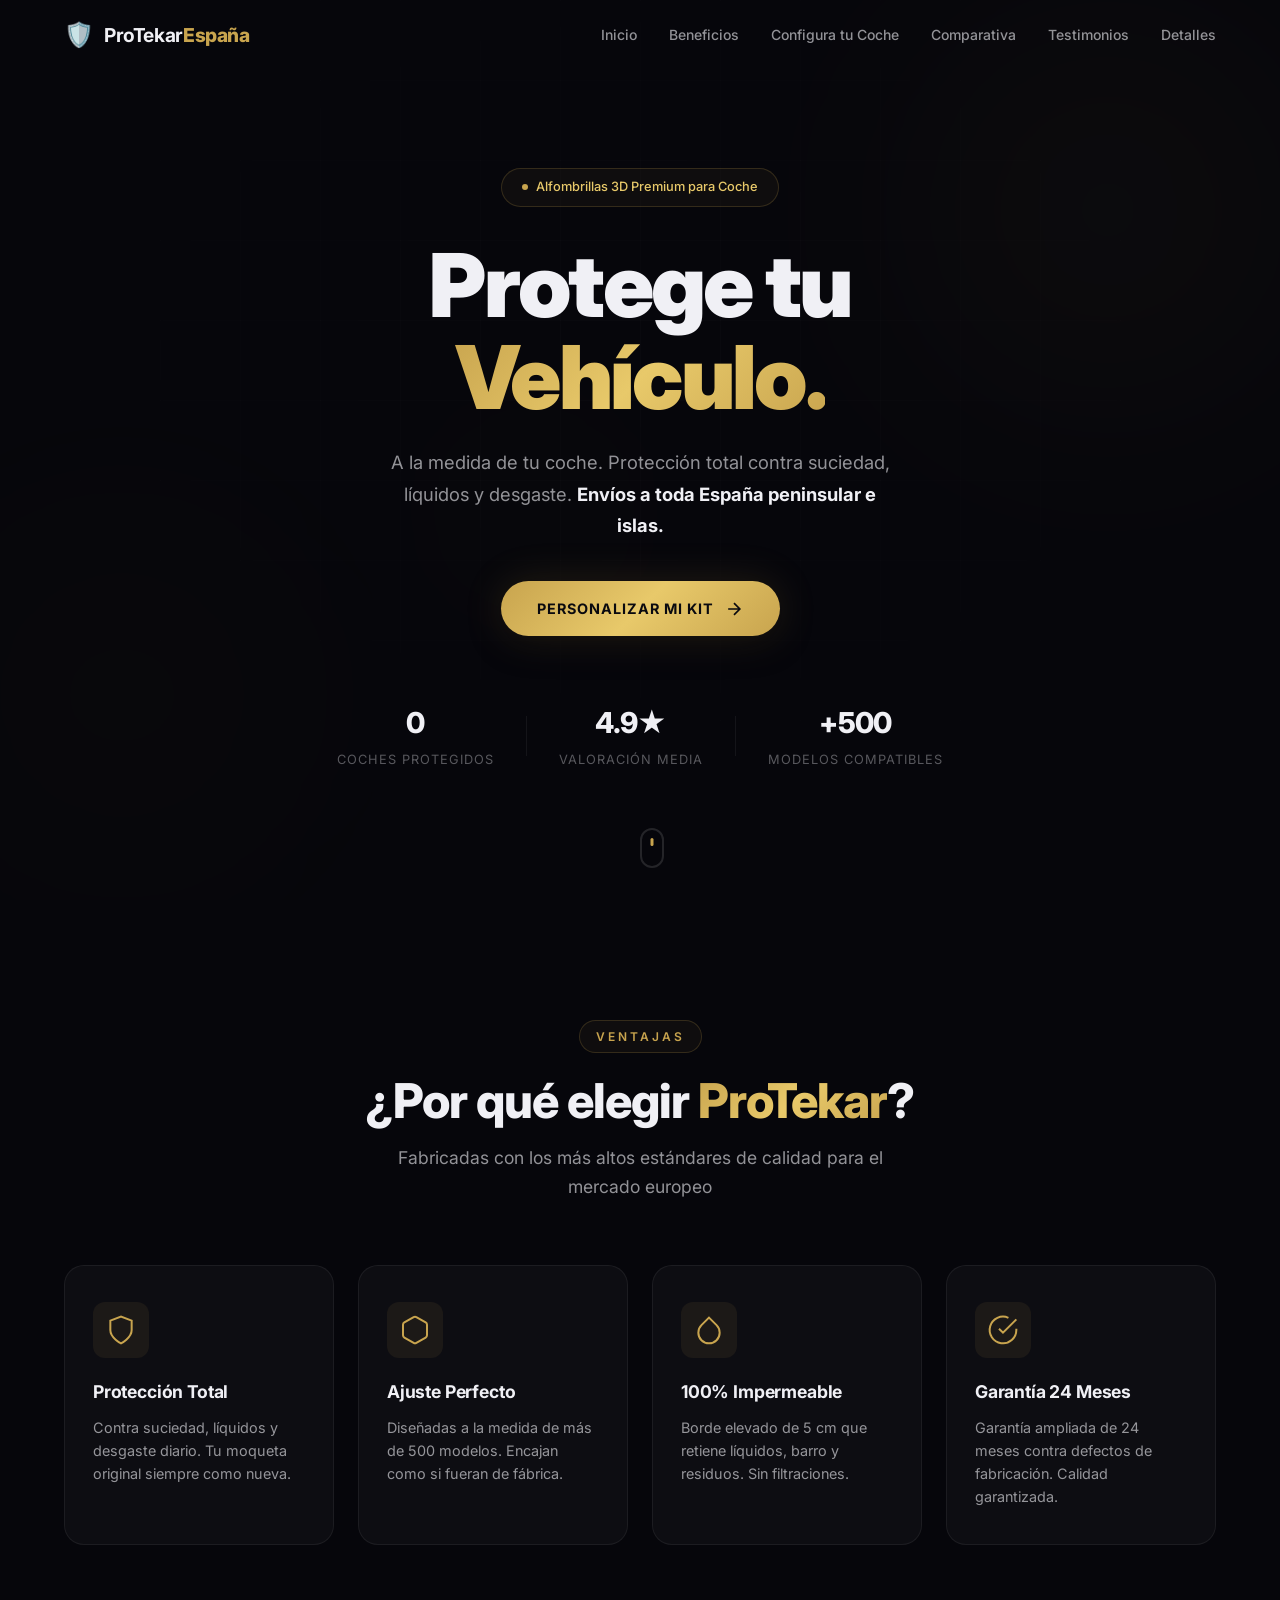
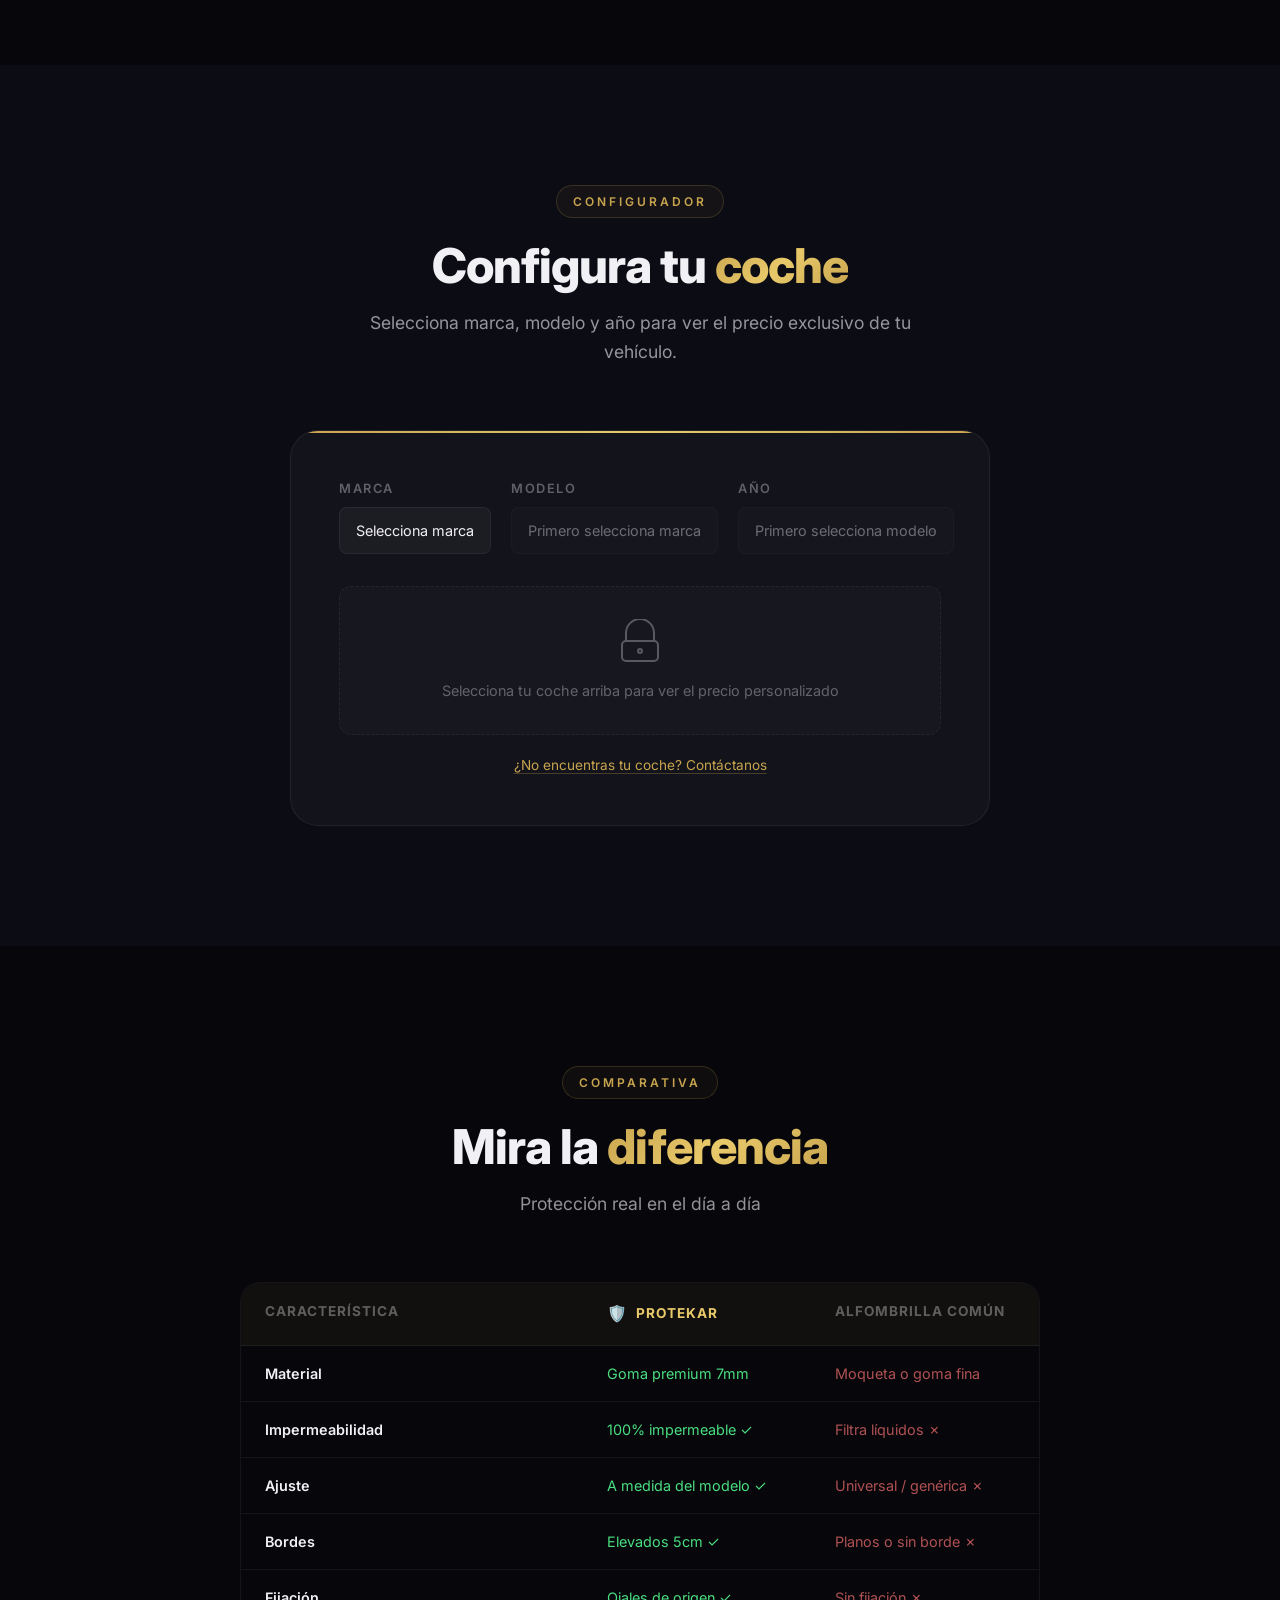
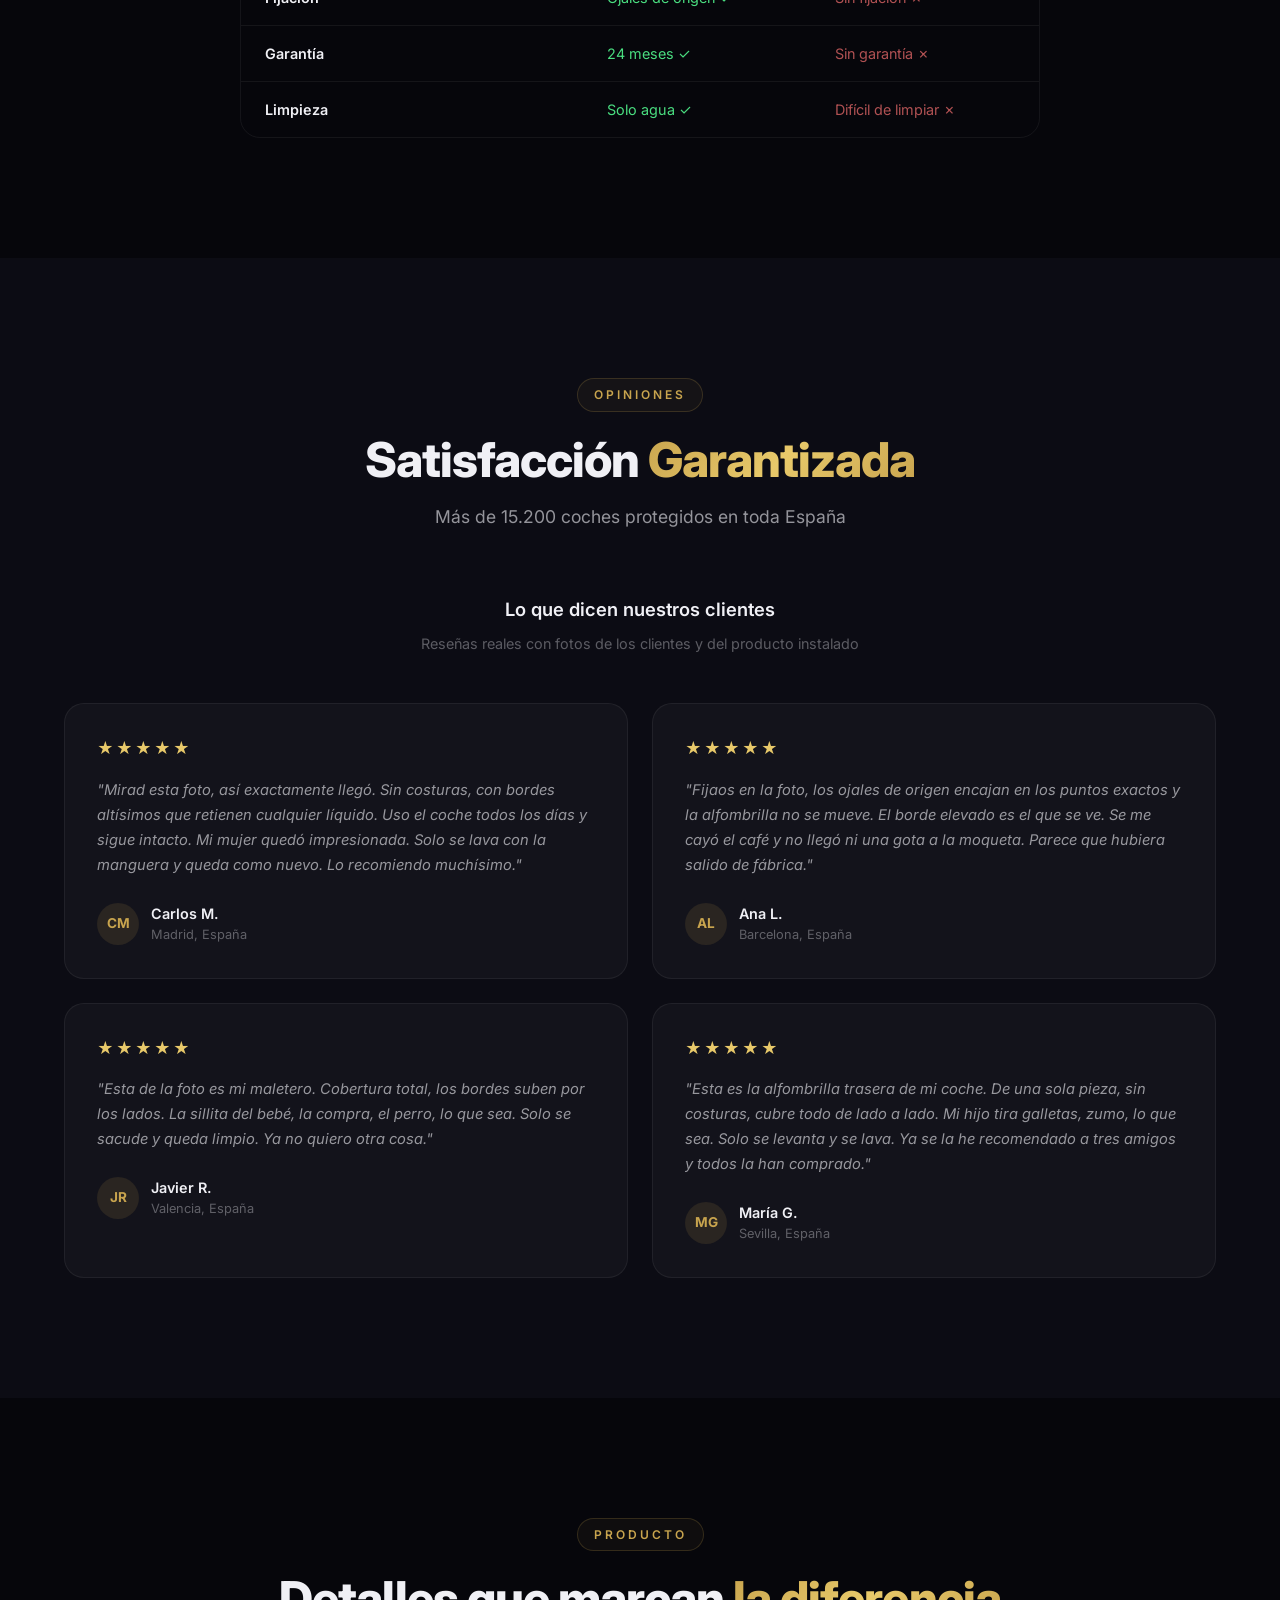
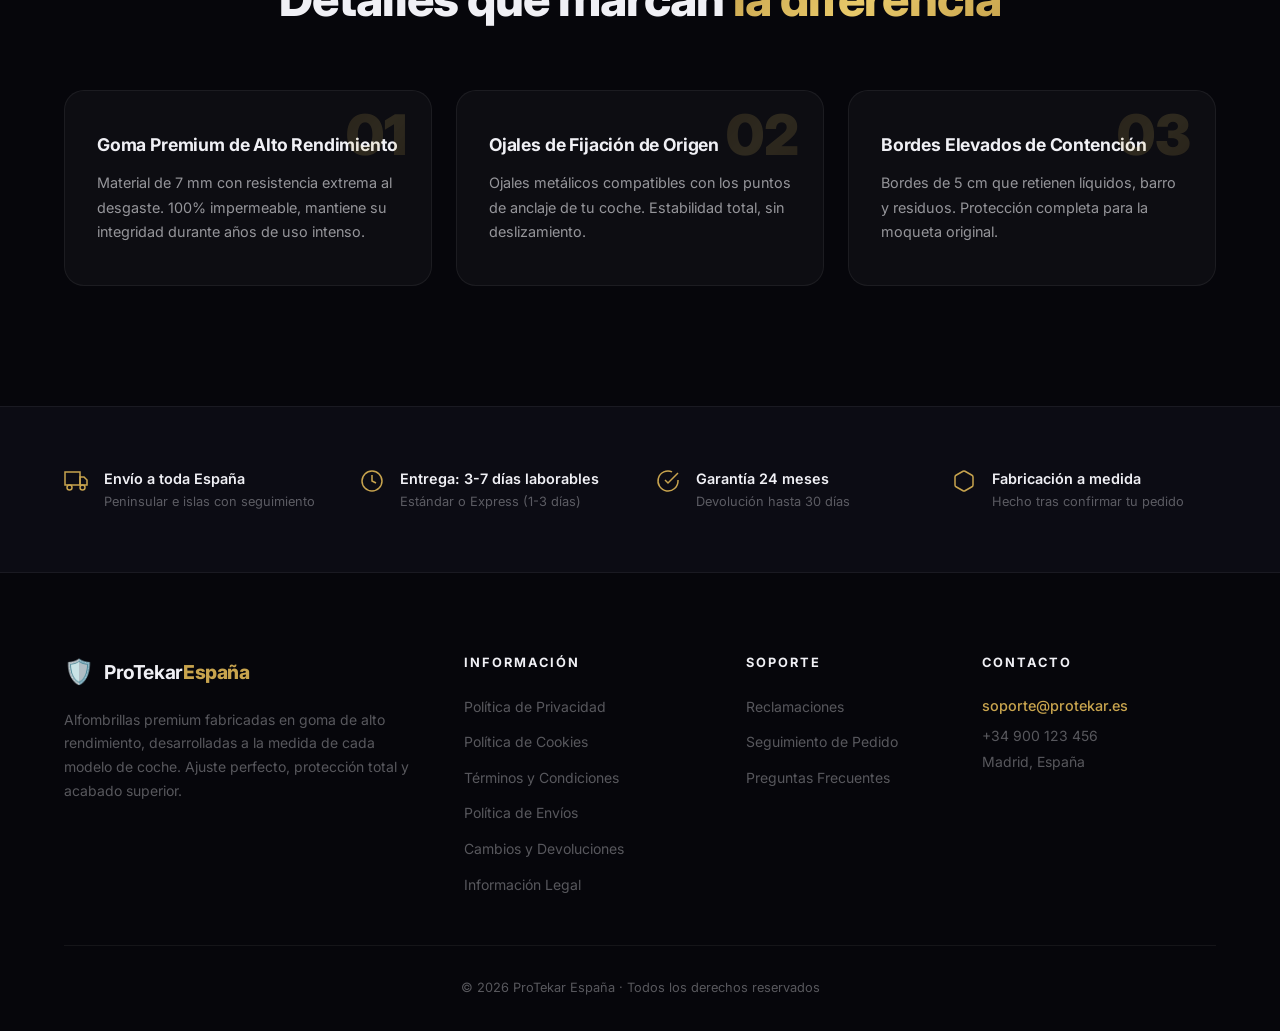
==== index.html @ 43444a64 "feat: ProTekar España - landing page completa con diseño premium dark theme, configurador de vehícul" ====
<!DOCTYPE html>
<html lang="es-ES">
<head>
    <meta charset="UTF-8">
    <meta name="viewport" content="width=device-width, initial-scale=1.0">
    <title>ProTekar España – Alfombrillas 3D Premium para tu Coche</title>
    <meta name="description" content="Alfombrillas 3D premium a medida para tu coche. Protección total contra suciedad, líquidos y desgaste. Envíos a toda España.">
    <meta name="keywords" content="alfombrillas coche, alfombrillas 3D, alfombrillas a medida, protección coche, alfombrillas premium España">
    <link rel="preconnect" href="https://fonts.googleapis.com">
    <link rel="preconnect" href="https://fonts.gstatic.com" crossorigin>
    <link href="https://fonts.googleapis.com/css2?family=Inter:wght@300;400;500;600;700;800;900&display=swap" rel="stylesheet">
    <link rel="stylesheet" href="index.css">
</head>
<body>
    <!-- Navigation -->
    <nav class="navbar" id="navbar">
        <div class="nav-container">
            <a href="#hero" class="nav-logo">
                <span class="logo-icon">🛡️</span>
                <span class="logo-text">ProTekar<span class="logo-country">España</span></span>
            </a>
            <ul class="nav-links" id="navLinks">
                <li><a href="#hero">Inicio</a></li>
                <li><a href="#beneficios">Beneficios</a></li>
                <li><a href="#configurador">Configura tu Coche</a></li>
                <li><a href="#comparativo">Comparativa</a></li>
                <li><a href="#testimonios">Testimonios</a></li>
                <li><a href="#detalles">Detalles</a></li>
            </ul>
            <button class="nav-toggle" id="navToggle" aria-label="Abrir menú">
                <span></span><span></span><span></span>
            </button>
        </div>
    </nav>

    <!-- Hero Section -->
    <section class="hero" id="hero">
        <div class="hero-bg-effects">
            <div class="hero-orb hero-orb-1"></div>
            <div class="hero-orb hero-orb-2"></div>
            <div class="hero-orb hero-orb-3"></div>
            <div class="hero-grid"></div>
        </div>
        <div class="hero-container">
            <div class="hero-badge">
                <span class="badge-dot"></span>
                Alfombrillas 3D Premium para Coche
            </div>
            <h1 class="hero-title">
                Protege tu<br>
                <span class="hero-title-gradient">Vehículo.</span>
            </h1>
            <p class="hero-subtitle">
                A la medida de tu coche. Protección total contra suciedad, líquidos y desgaste.
                <strong>Envíos a toda España peninsular e islas.</strong>
            </p>
            <a href="#configurador" class="hero-cta">
                <span>PERSONALIZAR MI KIT</span>
                <svg width="20" height="20" viewBox="0 0 24 24" fill="none" stroke="currentColor" stroke-width="2"><path d="M5 12h14M12 5l7 7-7 7"/></svg>
            </a>
            <div class="hero-stats">
                <div class="hero-stat">
                    <span class="hero-stat-number" data-count="15200">0</span>
                    <span class="hero-stat-label">Coches Protegidos</span>
                </div>
                <div class="hero-stat-divider"></div>
                <div class="hero-stat">
                    <span class="hero-stat-number">4.9★</span>
                    <span class="hero-stat-label">Valoración Media</span>
                </div>
                <div class="hero-stat-divider"></div>
                <div class="hero-stat">
                    <span class="hero-stat-number">+500</span>
                    <span class="hero-stat-label">Modelos Compatibles</span>
                </div>
            </div>
        </div>
        <div class="scroll-indicator">
            <div class="scroll-arrow"></div>
        </div>
    </section>

    <!-- Benefits Section -->
    <section class="benefits" id="beneficios">
        <div class="container">
            <div class="section-header">
                <span class="section-tag">Ventajas</span>
                <h2 class="section-title">¿Por qué elegir <span class="text-gradient">ProTekar</span>?</h2>
                <p class="section-subtitle">Fabricadas con los más altos estándares de calidad para el mercado europeo</p>
            </div>
            <div class="benefits-grid">
                <div class="benefit-card" data-aos="fade-up">
                    <div class="benefit-icon">
                        <svg width="32" height="32" viewBox="0 0 24 24" fill="none" stroke="currentColor" stroke-width="1.5"><path d="M12 22s8-4 8-10V5l-8-3-8 3v7c0 6 8 10 8 10z"/></svg>
                    </div>
                    <h3>Protección Total</h3>
                    <p>Contra suciedad, líquidos y desgaste diario. Tu moqueta original siempre como nueva.</p>
                </div>
                <div class="benefit-card" data-aos="fade-up" data-aos-delay="100">
                    <div class="benefit-icon">
                        <svg width="32" height="32" viewBox="0 0 24 24" fill="none" stroke="currentColor" stroke-width="1.5"><path d="M21 16V8a2 2 0 00-1-1.73l-7-4a2 2 0 00-2 0l-7 4A2 2 0 003 8v8a2 2 0 001 1.73l7 4a2 2 0 002 0l7-4A2 2 0 0021 16z"/></svg>
                    </div>
                    <h3>Ajuste Perfecto</h3>
                    <p>Diseñadas a la medida de más de 500 modelos. Encajan como si fueran de fábrica.</p>
                </div>
                <div class="benefit-card" data-aos="fade-up" data-aos-delay="200">
                    <div class="benefit-icon">
                        <svg width="32" height="32" viewBox="0 0 24 24" fill="none" stroke="currentColor" stroke-width="1.5"><path d="M12 2.69l5.66 5.66a8 8 0 11-11.31 0z"/></svg>
                    </div>
                    <h3>100% Impermeable</h3>
                    <p>Borde elevado de 5 cm que retiene líquidos, barro y residuos. Sin filtraciones.</p>
                </div>
                <div class="benefit-card" data-aos="fade-up" data-aos-delay="300">
                    <div class="benefit-icon">
                        <svg width="32" height="32" viewBox="0 0 24 24" fill="none" stroke="currentColor" stroke-width="1.5"><path d="M22 11.08V12a10 10 0 11-5.93-9.14"/><polyline points="22 4 12 14.01 9 11.01"/></svg>
                    </div>
                    <h3>Garantía 24 Meses</h3>
                    <p>Garantía ampliada de 24 meses contra defectos de fabricación. Calidad garantizada.</p>
                </div>
            </div>
        </div>
    </section>

    <!-- Configurator Section -->
    <section class="configurator" id="configurador">
        <div class="container">
            <div class="section-header">
                <span class="section-tag">Configurador</span>
                <h2 class="section-title">Configura tu <span class="text-gradient">coche</span></h2>
                <p class="section-subtitle">Selecciona marca, modelo y año para ver el precio exclusivo de tu vehículo.</p>
            </div>
            <div class="configurator-card">
                <div class="configurator-form">
                    <div class="form-group">
                        <label for="marca">Marca</label>
                        <select id="marca">
                            <option value="">Selecciona marca</option>
                            <option value="seat">SEAT</option>
                            <option value="volkswagen">Volkswagen</option>
                            <option value="renault">Renault</option>
                            <option value="peugeot">Peugeot</option>
                            <option value="citroen">Citroën</option>
                            <option value="ford">Ford</option>
                            <option value="opel">Opel</option>
                            <option value="toyota">Toyota</option>
                            <option value="hyundai">Hyundai</option>
                            <option value="kia">Kia</option>
                            <option value="bmw">BMW</option>
                            <option value="mercedes">Mercedes-Benz</option>
                            <option value="audi">Audi</option>
                            <option value="skoda">Škoda</option>
                            <option value="dacia">Dacia</option>
                            <option value="fiat">Fiat</option>
                            <option value="nissan">Nissan</option>
                            <option value="mazda">Mazda</option>
                            <option value="volvo">Volvo</option>
                            <option value="cupra">CUPRA</option>
                        </select>
                    </div>
                    <div class="form-group">
                        <label for="modelo">Modelo</label>
                        <select id="modelo" disabled>
                            <option value="">Primero selecciona marca</option>
                        </select>
                    </div>
                    <div class="form-group">
                        <label for="anio">Año</label>
                        <select id="anio" disabled>
                            <option value="">Primero selecciona modelo</option>
                        </select>
                    </div>
                </div>
                <div class="configurator-result" id="configuradorResultado">
                    <div class="result-placeholder">
                        <svg width="48" height="48" viewBox="0 0 24 24" fill="none" stroke="currentColor" stroke-width="1" opacity="0.3"><rect x="3" y="11" width="18" height="10" rx="2"/><path d="M5 11V7a7 7 0 0114 0v4"/><circle cx="12" cy="16" r="1"/></svg>
                        <p>Selecciona tu coche arriba para ver el precio personalizado</p>
                    </div>
                </div>
                <a href="#" class="config-help-link">¿No encuentras tu coche? Contáctanos</a>
            </div>
        </div>
    </section>

    <!-- Comparison Section -->
    <section class="comparison" id="comparativo">
        <div class="container">
            <div class="section-header">
                <span class="section-tag">Comparativa</span>
                <h2 class="section-title">Mira la <span class="text-gradient">diferencia</span></h2>
                <p class="section-subtitle">Protección real en el día a día</p>
            </div>
            <div class="comparison-table">
                <div class="comparison-header">
                    <div class="comparison-feature-header">Característica</div>
                    <div class="comparison-protekar-header">
                        <span class="logo-icon-sm">🛡️</span> ProTekar
                    </div>
                    <div class="comparison-other-header">Alfombrilla Común</div>
                </div>
                <div class="comparison-row">
                    <div class="comparison-feature">Material</div>
                    <div class="comparison-protekar">Goma premium 7mm</div>
                    <div class="comparison-other">Moqueta o goma fina</div>
                </div>
                <div class="comparison-row">
                    <div class="comparison-feature">Impermeabilidad</div>
                    <div class="comparison-protekar">100% impermeable ✓</div>
                    <div class="comparison-other">Filtra líquidos ✗</div>
                </div>
                <div class="comparison-row">
                    <div class="comparison-feature">Ajuste</div>
                    <div class="comparison-protekar">A medida del modelo ✓</div>
                    <div class="comparison-other">Universal / genérica ✗</div>
                </div>
                <div class="comparison-row">
                    <div class="comparison-feature">Bordes</div>
                    <div class="comparison-protekar">Elevados 5cm ✓</div>
                    <div class="comparison-other">Planos o sin borde ✗</div>
                </div>
                <div class="comparison-row">
                    <div class="comparison-feature">Fijación</div>
                    <div class="comparison-protekar">Ojales de origen ✓</div>
                    <div class="comparison-other">Sin fijación ✗</div>
                </div>
                <div class="comparison-row">
                    <div class="comparison-feature">Garantía</div>
                    <div class="comparison-protekar">24 meses ✓</div>
                    <div class="comparison-other">Sin garantía ✗</div>
                </div>
                <div class="comparison-row">
                    <div class="comparison-feature">Limpieza</div>
                    <div class="comparison-protekar">Solo agua ✓</div>
                    <div class="comparison-other">Difícil de limpiar ✗</div>
                </div>
            </div>
        </div>
    </section>

    <!-- Testimonials Section -->
    <section class="testimonials" id="testimonios">
        <div class="container">
            <div class="section-header">
                <span class="section-tag">Opiniones</span>
                <h2 class="section-title">Satisfacción <span class="text-gradient">Garantizada</span></h2>
                <p class="section-subtitle">Más de 15.200 coches protegidos en toda España</p>
            </div>
            <h3 class="testimonials-subheading">Lo que dicen nuestros clientes</h3>
            <p class="testimonials-note">Reseñas reales con fotos de los clientes y del producto instalado</p>
            <div class="testimonials-grid">
                <div class="testimonial-card">
                    <div class="testimonial-stars">★★★★★</div>
                    <p class="testimonial-text">"Mirad esta foto, así exactamente llegó. Sin costuras, con bordes altísimos que retienen cualquier líquido. Uso el coche todos los días y sigue intacto. Mi mujer quedó impresionada. Solo se lava con la manguera y queda como nuevo. Lo recomiendo muchísimo."</p>
                    <div class="testimonial-author">
                        <div class="author-avatar">CM</div>
                        <div class="author-info">
                            <span class="author-name">Carlos M.</span>
                            <span class="author-location">Madrid, España</span>
                        </div>
                    </div>
                </div>
                <div class="testimonial-card">
                    <div class="testimonial-stars">★★★★★</div>
                    <p class="testimonial-text">"Fijaos en la foto, los ojales de origen encajan en los puntos exactos y la alfombrilla no se mueve. El borde elevado es el que se ve. Se me cayó el café y no llegó ni una gota a la moqueta. Parece que hubiera salido de fábrica."</p>
                    <div class="testimonial-author">
                        <div class="author-avatar">AL</div>
                        <div class="author-info">
                            <span class="author-name">Ana L.</span>
                            <span class="author-location">Barcelona, España</span>
                        </div>
                    </div>
                </div>
                <div class="testimonial-card">
                    <div class="testimonial-stars">★★★★★</div>
                    <p class="testimonial-text">"Esta de la foto es mi maletero. Cobertura total, los bordes suben por los lados. La sillita del bebé, la compra, el perro, lo que sea. Solo se sacude y queda limpio. Ya no quiero otra cosa."</p>
                    <div class="testimonial-author">
                        <div class="author-avatar">JR</div>
                        <div class="author-info">
                            <span class="author-name">Javier R.</span>
                            <span class="author-location">Valencia, España</span>
                        </div>
                    </div>
                </div>
                <div class="testimonial-card">
                    <div class="testimonial-stars">★★★★★</div>
                    <p class="testimonial-text">"Esta es la alfombrilla trasera de mi coche. De una sola pieza, sin costuras, cubre todo de lado a lado. Mi hijo tira galletas, zumo, lo que sea. Solo se levanta y se lava. Ya se la he recomendado a tres amigos y todos la han comprado."</p>
                    <div class="testimonial-author">
                        <div class="author-avatar">MG</div>
                        <div class="author-info">
                            <span class="author-name">María G.</span>
                            <span class="author-location">Sevilla, España</span>
                        </div>
                    </div>
                </div>
            </div>
        </div>
    </section>

    <!-- Details Section -->
    <section class="details" id="detalles">
        <div class="container">
            <div class="section-header">
                <span class="section-tag">Producto</span>
                <h2 class="section-title">Detalles que marcan <span class="text-gradient">la diferencia</span></h2>
            </div>
            <div class="details-grid">
                <div class="detail-card">
                    <div class="detail-number">01</div>
                    <h3>Goma Premium de Alto Rendimiento</h3>
                    <p>Material de 7 mm con resistencia extrema al desgaste. 100% impermeable, mantiene su integridad durante años de uso intenso.</p>
                </div>
                <div class="detail-card">
                    <div class="detail-number">02</div>
                    <h3>Ojales de Fijación de Origen</h3>
                    <p>Ojales metálicos compatibles con los puntos de anclaje de tu coche. Estabilidad total, sin deslizamiento.</p>
                </div>
                <div class="detail-card">
                    <div class="detail-number">03</div>
                    <h3>Bordes Elevados de Contención</h3>
                    <p>Bordes de 5 cm que retienen líquidos, barro y residuos. Protección completa para la moqueta original.</p>
                </div>
            </div>
        </div>
    </section>

    <!-- Info Bar -->
    <section class="info-bar">
        <div class="container">
            <div class="info-items">
                <div class="info-item">
                    <svg width="24" height="24" viewBox="0 0 24 24" fill="none" stroke="currentColor" stroke-width="1.5"><rect x="1" y="3" width="15" height="13"/><polygon points="16 8 20 8 23 11 23 16 16 16 16 8"/><circle cx="5.5" cy="18.5" r="2.5"/><circle cx="18.5" cy="18.5" r="2.5"/></svg>
                    <div>
                        <strong>Envío a toda España</strong>
                        <span>Peninsular e islas con seguimiento</span>
                    </div>
                </div>
                <div class="info-item">
                    <svg width="24" height="24" viewBox="0 0 24 24" fill="none" stroke="currentColor" stroke-width="1.5"><circle cx="12" cy="12" r="10"/><polyline points="12 6 12 12 16 14"/></svg>
                    <div>
                        <strong>Entrega: 3-7 días laborables</strong>
                        <span>Estándar o Express (1-3 días)</span>
                    </div>
                </div>
                <div class="info-item">
                    <svg width="24" height="24" viewBox="0 0 24 24" fill="none" stroke="currentColor" stroke-width="1.5"><path d="M22 11.08V12a10 10 0 11-5.93-9.14"/><polyline points="22 4 12 14.01 9 11.01"/></svg>
                    <div>
                        <strong>Garantía 24 meses</strong>
                        <span>Devolución hasta 30 días</span>
                    </div>
                </div>
                <div class="info-item">
                    <svg width="24" height="24" viewBox="0 0 24 24" fill="none" stroke="currentColor" stroke-width="1.5"><path d="M21 16V8a2 2 0 00-1-1.73l-7-4a2 2 0 00-2 0l-7 4A2 2 0 003 8v8a2 2 0 001 1.73l7 4a2 2 0 002 0l7-4A2 2 0 0021 16z"/></svg>
                    <div>
                        <strong>Fabricación a medida</strong>
                        <span>Hecho tras confirmar tu pedido</span>
                    </div>
                </div>
            </div>
        </div>
    </section>

    <!-- Footer -->
    <footer class="footer">
        <div class="container">
            <div class="footer-grid">
                <div class="footer-brand">
                    <a href="#hero" class="nav-logo">
                        <span class="logo-icon">🛡️</span>
                        <span class="logo-text">ProTekar<span class="logo-country">España</span></span>
                    </a>
                    <p>Alfombrillas premium fabricadas en goma de alto rendimiento, desarrolladas a la medida de cada modelo de coche. Ajuste perfecto, protección total y acabado superior.</p>
                </div>
                <div class="footer-links">
                    <h4>Información</h4>
                    <ul>
                        <li><a href="#">Política de Privacidad</a></li>
                        <li><a href="#">Política de Cookies</a></li>
                        <li><a href="#">Términos y Condiciones</a></li>
                        <li><a href="#">Política de Envíos</a></li>
                        <li><a href="#">Cambios y Devoluciones</a></li>
                        <li><a href="#">Información Legal</a></li>
                    </ul>
                </div>
                <div class="footer-links">
                    <h4>Soporte</h4>
                    <ul>
                        <li><a href="#">Reclamaciones</a></li>
                        <li><a href="#">Seguimiento de Pedido</a></li>
                        <li><a href="#">Preguntas Frecuentes</a></li>
                    </ul>
                </div>
                <div class="footer-contact">
                    <h4>Contacto</h4>
                    <a href="mailto:soporte@protekar.es" class="footer-email">soporte@protekar.es</a>
                    <p class="footer-phone">+34 900 123 456</p>
                    <p class="footer-address">Madrid, España</p>
                </div>
            </div>
            <div class="footer-bottom">
                <p>© 2026 ProTekar España · Todos los derechos reservados</p>
            </div>
        </div>
    </footer>

    <!-- Floating CTA -->
    <a href="#configurador" class="floating-cta" id="floatingCta">
        SELECCIONA TU COCHE
    </a>

    <script src="app.js"></script>
</body>
</html>
---- index.css ----
/* ========================================
   ProTekar España - Design System & Styles
   ======================================== */

/* CSS Custom Properties */
:root {
    --bg-primary: #06060b;
    --bg-secondary: #0c0c14;
    --bg-card: rgba(255, 255, 255, 0.03);
    --bg-card-hover: rgba(255, 255, 255, 0.06);
    --bg-glass: rgba(255, 255, 255, 0.04);
    --border-subtle: rgba(255, 255, 255, 0.06);
    --border-hover: rgba(255, 255, 255, 0.12);

    --text-primary: #f0f0f5;
    --text-secondary: rgba(240, 240, 245, 0.6);
    --text-muted: rgba(240, 240, 245, 0.35);

    --accent-1: #c8a44e;
    --accent-2: #e8c96a;
    --accent-3: #a8842e;
    --accent-glow: rgba(200, 164, 78, 0.15);
    --gradient-accent: linear-gradient(135deg, #c8a44e, #e8c96a, #c8a44e);
    --gradient-bg: linear-gradient(180deg, #06060b 0%, #0a0a14 50%, #06060b 100%);

    --success: #4ade80;
    --danger: #f87171;

    --radius-sm: 8px;
    --radius-md: 12px;
    --radius-lg: 20px;
    --radius-xl: 28px;

    --shadow-sm: 0 2px 8px rgba(0, 0, 0, 0.3);
    --shadow-md: 0 8px 32px rgba(0, 0, 0, 0.4);
    --shadow-lg: 0 16px 64px rgba(0, 0, 0, 0.5);
    --shadow-glow: 0 0 40px var(--accent-glow);

    --font-family: 'Inter', -apple-system, BlinkMacSystemFont, sans-serif;
    --transition: 0.3s cubic-bezier(0.4, 0, 0.2, 1);
}

/* Reset & Base */
*, *::before, *::after {
    margin: 0;
    padding: 0;
    box-sizing: border-box;
}

html {
    scroll-behavior: smooth;
    scroll-padding-top: 80px;
}

body {
    font-family: var(--font-family);
    background: var(--bg-primary);
    color: var(--text-primary);
    line-height: 1.6;
    overflow-x: hidden;
    -webkit-font-smoothing: antialiased;
    -moz-osx-font-smoothing: grayscale;
}

.container {
    max-width: 1200px;
    margin: 0 auto;
    padding: 0 24px;
}

a {
    text-decoration: none;
    color: inherit;
    transition: var(--transition);
}

/* ========================================
   Typography
   ======================================== */
.text-gradient {
    background: var(--gradient-accent);
    -webkit-background-clip: text;
    -webkit-text-fill-color: transparent;
    background-clip: text;
}

.section-header {
    text-align: center;
    margin-bottom: 64px;
}

.section-tag {
    display: inline-block;
    font-size: 0.75rem;
    font-weight: 600;
    text-transform: uppercase;
    letter-spacing: 3px;
    color: var(--accent-1);
    padding: 6px 16px;
    border: 1px solid rgba(200, 164, 78, 0.2);
    border-radius: 50px;
    margin-bottom: 20px;
    background: rgba(200, 164, 78, 0.05);
}

.section-title {
    font-size: clamp(2rem, 4vw, 3rem);
    font-weight: 800;
    line-height: 1.15;
    margin-bottom: 16px;
    letter-spacing: -0.02em;
}

.section-subtitle {
    font-size: 1.1rem;
    color: var(--text-secondary);
    max-width: 560px;
    margin: 0 auto;
}

/* ========================================
   Navigation
   ======================================== */
.navbar {
    position: fixed;
    top: 0;
    left: 0;
    right: 0;
    z-index: 1000;
    padding: 16px 0;
    transition: var(--transition);
    background: transparent;
}

.navbar.scrolled {
    padding: 10px 0;
    background: rgba(6, 6, 11, 0.85);
    backdrop-filter: blur(20px);
    -webkit-backdrop-filter: blur(20px);
    border-bottom: 1px solid var(--border-subtle);
}

.nav-container {
    max-width: 1200px;
    margin: 0 auto;
    padding: 0 24px;
    display: flex;
    align-items: center;
    justify-content: space-between;
}

.nav-logo {
    display: flex;
    align-items: center;
    gap: 10px;
    font-weight: 700;
    font-size: 1.2rem;
}

.logo-icon {
    font-size: 1.5rem;
}

.logo-text {
    letter-spacing: -0.02em;
}

.logo-country {
    color: var(--accent-1);
    font-weight: 800;
}

.nav-links {
    display: flex;
    list-style: none;
    gap: 32px;
}

.nav-links a {
    font-size: 0.875rem;
    font-weight: 500;
    color: var(--text-secondary);
    position: relative;
    padding: 4px 0;
}

.nav-links a::after {
    content: '';
    position: absolute;
    bottom: -2px;
    left: 0;
    width: 0;
    height: 2px;
    background: var(--gradient-accent);
    border-radius: 2px;
    transition: width var(--transition);
}

.nav-links a:hover {
    color: var(--text-primary);
}

.nav-links a:hover::after {
    width: 100%;
}

.nav-toggle {
    display: none;
    flex-direction: column;
    gap: 5px;
    background: none;
    border: none;
    cursor: pointer;
    padding: 4px;
}

.nav-toggle span {
    width: 24px;
    height: 2px;
    background: var(--text-primary);
    border-radius: 2px;
    transition: var(--transition);
}

/* ========================================
   Hero Section
   ======================================== */
.hero {
    position: relative;
    min-height: 100vh;
    display: flex;
    align-items: center;
    justify-content: center;
    overflow: hidden;
    padding: 120px 24px 80px;
}

.hero-bg-effects {
    position: absolute;
    inset: 0;
    pointer-events: none;
}

.hero-orb {
    position: absolute;
    border-radius: 50%;
    filter: blur(120px);
    opacity: 0.4;
}

.hero-orb-1 {
    width: 600px;
    height: 600px;
    background: radial-gradient(circle, rgba(200, 164, 78, 0.15), transparent 70%);
    top: -10%;
    right: -10%;
    animation: orbFloat1 15s ease-in-out infinite;
}

.hero-orb-2 {
    width: 500px;
    height: 500px;
    background: radial-gradient(circle, rgba(168, 132, 46, 0.1), transparent 70%);
    bottom: -5%;
    left: -10%;
    animation: orbFloat2 18s ease-in-out infinite;
}

.hero-orb-3 {
    width: 300px;
    height: 300px;
    background: radial-gradient(circle, rgba(232, 201, 106, 0.08), transparent 70%);
    top: 40%;
    left: 30%;
    animation: orbFloat3 12s ease-in-out infinite;
}

.hero-grid {
    position: absolute;
    inset: 0;
    background-image:
        linear-gradient(rgba(255,255,255,0.015) 1px, transparent 1px),
        linear-gradient(90deg, rgba(255,255,255,0.015) 1px, transparent 1px);
    background-size: 80px 80px;
    mask-image: radial-gradient(ellipse 60% 60% at 50% 40%, black, transparent);
    -webkit-mask-image: radial-gradient(ellipse 60% 60% at 50% 40%, black, transparent);
}

@keyframes orbFloat1 {
    0%, 100% { transform: translate(0, 0) scale(1); }
    33% { transform: translate(-30px, 20px) scale(1.05); }
    66% { transform: translate(20px, -30px) scale(0.95); }
}

@keyframes orbFloat2 {
    0%, 100% { transform: translate(0, 0) scale(1); }
    33% { transform: translate(25px, -15px) scale(1.1); }
    66% { transform: translate(-20px, 25px) scale(0.9); }
}

@keyframes orbFloat3 {
    0%, 100% { transform: translate(0, 0); }
    50% { transform: translate(30px, -20px); }
}

.hero-container {
    position: relative;
    z-index: 1;
    text-align: center;
    max-width: 800px;
}

.hero-badge {
    display: inline-flex;
    align-items: center;
    gap: 8px;
    font-size: 0.8rem;
    font-weight: 500;
    color: var(--accent-2);
    padding: 8px 20px;
    border: 1px solid rgba(200, 164, 78, 0.2);
    border-radius: 50px;
    background: rgba(200, 164, 78, 0.05);
    margin-bottom: 32px;
    animation: fadeInUp 0.8s ease-out;
}

.badge-dot {
    width: 6px;
    height: 6px;
    border-radius: 50%;
    background: var(--accent-1);
    animation: pulse 2s ease-in-out infinite;
}

@keyframes pulse {
    0%, 100% { opacity: 1; transform: scale(1); }
    50% { opacity: 0.5; transform: scale(0.8); }
}

.hero-title {
    font-size: clamp(3rem, 8vw, 5.5rem);
    font-weight: 900;
    line-height: 1.05;
    letter-spacing: -0.03em;
    margin-bottom: 24px;
    animation: fadeInUp 0.8s ease-out 0.1s both;
}

.hero-title-gradient {
    background: var(--gradient-accent);
    -webkit-background-clip: text;
    -webkit-text-fill-color: transparent;
    background-clip: text;
}

.hero-subtitle {
    font-size: 1.15rem;
    color: var(--text-secondary);
    max-width: 520px;
    margin: 0 auto 40px;
    line-height: 1.7;
    animation: fadeInUp 0.8s ease-out 0.2s both;
}

.hero-subtitle strong {
    color: var(--text-primary);
}

.hero-cta {
    display: inline-flex;
    align-items: center;
    gap: 10px;
    padding: 16px 36px;
    background: var(--gradient-accent);
    color: #0a0a0f;
    font-weight: 700;
    font-size: 0.9rem;
    letter-spacing: 1px;
    border-radius: var(--radius-xl);
    box-shadow: var(--shadow-glow), var(--shadow-md);
    transition: var(--transition);
    animation: fadeInUp 0.8s ease-out 0.3s both;
}

.hero-cta:hover {
    transform: translateY(-2px);
    box-shadow: 0 0 60px var(--accent-glow), var(--shadow-lg);
}

.hero-cta svg {
    transition: transform var(--transition);
}

.hero-cta:hover svg {
    transform: translateX(4px);
}

.hero-stats {
    display: flex;
    align-items: center;
    justify-content: center;
    gap: 32px;
    margin-top: 64px;
    animation: fadeInUp 0.8s ease-out 0.4s both;
}

.hero-stat {
    text-align: center;
}

.hero-stat-number {
    display: block;
    font-size: 1.8rem;
    font-weight: 800;
    color: var(--text-primary);
    letter-spacing: -0.02em;
}

.hero-stat-label {
    font-size: 0.8rem;
    color: var(--text-muted);
    text-transform: uppercase;
    letter-spacing: 1px;
}

.hero-stat-divider {
    width: 1px;
    height: 40px;
    background: var(--border-subtle);
}

@keyframes fadeInUp {
    from { opacity: 0; transform: translateY(30px); }
    to { opacity: 1; transform: translateY(0); }
}

.scroll-indicator {
    position: absolute;
    bottom: 32px;
    left: 50%;
    transform: translateX(-50%);
    animation: fadeInUp 0.8s ease-out 0.6s both;
}

.scroll-arrow {
    width: 24px;
    height: 40px;
    border: 2px solid var(--border-hover);
    border-radius: 12px;
    position: relative;
}

.scroll-arrow::before {
    content: '';
    position: absolute;
    top: 8px;
    left: 50%;
    transform: translateX(-50%);
    width: 3px;
    height: 8px;
    background: var(--accent-1);
    border-radius: 3px;
    animation: scrollBounce 2s ease-in-out infinite;
}

@keyframes scrollBounce {
    0%, 100% { transform: translateX(-50%) translateY(0); opacity: 1; }
    50% { transform: translateX(-50%) translateY(10px); opacity: 0.3; }
}

/* ========================================
   Benefits Section
   ======================================== */
.benefits {
    padding: 120px 0;
    position: relative;
}

.benefits-grid {
    display: grid;
    grid-template-columns: repeat(4, 1fr);
    gap: 24px;
}

.benefit-card {
    padding: 36px 28px;
    background: var(--bg-card);
    border: 1px solid var(--border-subtle);
    border-radius: var(--radius-lg);
    transition: var(--transition);
    position: relative;
    overflow: hidden;
}

.benefit-card::before {
    content: '';
    position: absolute;
    top: 0;
    left: 0;
    right: 0;
    height: 2px;
    background: var(--gradient-accent);
    opacity: 0;
    transition: opacity var(--transition);
}

.benefit-card:hover {
    background: var(--bg-card-hover);
    border-color: var(--border-hover);
    transform: translateY(-4px);
}

.benefit-card:hover::before {
    opacity: 1;
}

.benefit-icon {
    width: 56px;
    height: 56px;
    display: flex;
    align-items: center;
    justify-content: center;
    border-radius: var(--radius-md);
    background: rgba(200, 164, 78, 0.08);
    color: var(--accent-1);
    margin-bottom: 20px;
}

.benefit-card h3 {
    font-size: 1.1rem;
    font-weight: 700;
    margin-bottom: 10px;
    letter-spacing: -0.01em;
}

.benefit-card p {
    font-size: 0.9rem;
    color: var(--text-secondary);
    line-height: 1.6;
}

/* ========================================
   Configurator Section
   ======================================== */
.configurator {
    padding: 120px 0;
    background: var(--bg-secondary);
}

.configurator-card {
    max-width: 700px;
    margin: 0 auto;
    background: var(--bg-card);
    border: 1px solid var(--border-subtle);
    border-radius: var(--radius-xl);
    padding: 48px;
    position: relative;
    overflow: hidden;
}

.configurator-card::before {
    content: '';
    position: absolute;
    top: 0;
    left: 0;
    right: 0;
    height: 2px;
    background: var(--gradient-accent);
}

.configurator-form {
    display: grid;
    grid-template-columns: repeat(3, 1fr);
    gap: 20px;
    margin-bottom: 32px;
}

.form-group {
    display: flex;
    flex-direction: column;
    gap: 8px;
}

.form-group label {
    font-size: 0.8rem;
    font-weight: 600;
    text-transform: uppercase;
    letter-spacing: 1.5px;
    color: var(--text-muted);
}

.form-group select {
    padding: 14px 16px;
    background: rgba(255, 255, 255, 0.04);
    border: 1px solid var(--border-subtle);
    border-radius: var(--radius-sm);
    color: var(--text-primary);
    font-family: var(--font-family);
    font-size: 0.9rem;
    cursor: pointer;
    transition: var(--transition);
    appearance: none;
    background-image: url("data:image/svg+xml,%3Csvg xmlns='http://www.w3.org/2000/svg' width='12' height='12' viewBox='0 0 24 24' fill='none' stroke='rgba(240,240,245,0.4)' stroke-width='2'%3E%3Cpolyline points='6 9 12 15 18 9'%3E%3C/polyline%3E%3C/svg%3E");
    background-repeat: no-repeat;
    background-position: right 14px center;
}

.form-group select:hover:not(:disabled) {
    border-color: var(--border-hover);
    background-color: rgba(255, 255, 255, 0.06);
}

.form-group select:focus {
    outline: none;
    border-color: var(--accent-1);
    box-shadow: 0 0 0 3px rgba(200, 164, 78, 0.1);
}

.form-group select:disabled {
    opacity: 0.4;
    cursor: not-allowed;
}

.form-group select option {
    background: #1a1a2e;
    color: var(--text-primary);
}

.configurator-result {
    padding: 32px;
    background: rgba(255, 255, 255, 0.02);
    border: 1px dashed var(--border-subtle);
    border-radius: var(--radius-md);
    text-align: center;
}

.result-placeholder {
    display: flex;
    flex-direction: column;
    align-items: center;
    gap: 12px;
}

.result-placeholder p {
    font-size: 0.9rem;
    color: var(--text-muted);
}

.config-help-link {
    display: block;
    text-align: center;
    margin-top: 20px;
    font-size: 0.85rem;
    color: var(--accent-1);
    text-decoration: underline;
    text-decoration-color: rgba(200, 164, 78, 0.3);
    text-underline-offset: 3px;
}

.config-help-link:hover {
    text-decoration-color: var(--accent-1);
}

/* ========================================
   Comparison Section
   ======================================== */
.comparison {
    padding: 120px 0;
}

.comparison-table {
    max-width: 800px;
    margin: 0 auto;
    border-radius: var(--radius-lg);
    overflow: hidden;
    border: 1px solid var(--border-subtle);
}

.comparison-header {
    display: grid;
    grid-template-columns: 1.5fr 1fr 1fr;
    background: rgba(200, 164, 78, 0.06);
    border-bottom: 1px solid var(--border-subtle);
}

.comparison-header > div {
    padding: 18px 24px;
    font-weight: 700;
    font-size: 0.85rem;
    text-transform: uppercase;
    letter-spacing: 1px;
}

.comparison-feature-header {
    color: var(--text-muted);
}

.comparison-protekar-header {
    color: var(--accent-2);
    display: flex;
    align-items: center;
    gap: 8px;
}

.logo-icon-sm {
    font-size: 1rem;
}

.comparison-other-header {
    color: var(--text-muted);
}

.comparison-row {
    display: grid;
    grid-template-columns: 1.5fr 1fr 1fr;
    border-bottom: 1px solid var(--border-subtle);
    transition: background var(--transition);
}

.comparison-row:last-child {
    border-bottom: none;
}

.comparison-row:hover {
    background: rgba(255, 255, 255, 0.02);
}

.comparison-row > div {
    padding: 16px 24px;
    font-size: 0.9rem;
}

.comparison-feature {
    font-weight: 600;
    color: var(--text-primary);
}

.comparison-protekar {
    color: var(--success);
}

.comparison-other {
    color: var(--danger);
    opacity: 0.7;
}

/* ========================================
   Testimonials Section
   ======================================== */
.testimonials {
    padding: 120px 0;
    background: var(--bg-secondary);
}

.testimonials-subheading {
    text-align: center;
    font-size: 1.15rem;
    font-weight: 600;
    margin-bottom: 8px;
    color: var(--text-primary);
}

.testimonials-note {
    text-align: center;
    font-size: 0.9rem;
    color: var(--text-muted);
    margin-bottom: 48px;
}

.testimonials-grid {
    display: grid;
    grid-template-columns: repeat(2, 1fr);
    gap: 24px;
}

.testimonial-card {
    padding: 32px;
    background: var(--bg-card);
    border: 1px solid var(--border-subtle);
    border-radius: var(--radius-lg);
    transition: var(--transition);
}

.testimonial-card:hover {
    border-color: var(--border-hover);
    transform: translateY(-2px);
}

.testimonial-stars {
    color: var(--accent-2);
    font-size: 1rem;
    margin-bottom: 16px;
    letter-spacing: 2px;
}

.testimonial-text {
    font-size: 0.92rem;
    color: var(--text-secondary);
    line-height: 1.7;
    margin-bottom: 24px;
    font-style: italic;
}

.testimonial-author {
    display: flex;
    align-items: center;
    gap: 12px;
}

.author-avatar {
    width: 42px;
    height: 42px;
    border-radius: 50%;
    background: rgba(200, 164, 78, 0.12);
    color: var(--accent-1);
    display: flex;
    align-items: center;
    justify-content: center;
    font-weight: 700;
    font-size: 0.85rem;
}

.author-info {
    display: flex;
    flex-direction: column;
}

.author-name {
    font-weight: 600;
    font-size: 0.9rem;
}

.author-location {
    font-size: 0.8rem;
    color: var(--text-muted);
}

/* ========================================
   Details Section
   ======================================== */
.details {
    padding: 120px 0;
}

.details-grid {
    display: grid;
    grid-template-columns: repeat(3, 1fr);
    gap: 24px;
}

.detail-card {
    padding: 40px 32px;
    background: var(--bg-card);
    border: 1px solid var(--border-subtle);
    border-radius: var(--radius-lg);
    position: relative;
    transition: var(--transition);
    overflow: hidden;
}

.detail-card:hover {
    border-color: var(--border-hover);
    transform: translateY(-4px);
    background: var(--bg-card-hover);
}

.detail-number {
    font-size: 3.5rem;
    font-weight: 900;
    background: var(--gradient-accent);
    -webkit-background-clip: text;
    -webkit-text-fill-color: transparent;
    background-clip: text;
    opacity: 0.15;
    position: absolute;
    top: 16px;
    right: 24px;
    line-height: 1;
}

.detail-card h3 {
    font-size: 1.1rem;
    font-weight: 700;
    margin-bottom: 12px;
    letter-spacing: -0.01em;
}

.detail-card p {
    font-size: 0.9rem;
    color: var(--text-secondary);
    line-height: 1.7;
}

/* ========================================
   Info Bar Section
   ======================================== */
.info-bar {
    padding: 60px 0;
    background: var(--bg-secondary);
    border-top: 1px solid var(--border-subtle);
    border-bottom: 1px solid var(--border-subtle);
}

.info-items {
    display: grid;
    grid-template-columns: repeat(4, 1fr);
    gap: 32px;
}

.info-item {
    display: flex;
    align-items: flex-start;
    gap: 16px;
}

.info-item svg {
    flex-shrink: 0;
    color: var(--accent-1);
    margin-top: 2px;
}

.info-item div {
    display: flex;
    flex-direction: column;
    gap: 2px;
}

.info-item strong {
    font-size: 0.9rem;
    font-weight: 600;
}

.info-item span {
    font-size: 0.8rem;
    color: var(--text-muted);
}

/* ========================================
   Footer
   ======================================== */
.footer {
    padding: 80px 0 32px;
    background: var(--bg-primary);
}

.footer-grid {
    display: grid;
    grid-template-columns: 1.5fr 1fr 0.8fr 1fr;
    gap: 48px;
    padding-bottom: 48px;
    border-bottom: 1px solid var(--border-subtle);
}

.footer-brand p {
    margin-top: 16px;
    font-size: 0.875rem;
    color: var(--text-muted);
    line-height: 1.7;
}

.footer-links h4,
.footer-contact h4 {
    font-size: 0.8rem;
    font-weight: 700;
    text-transform: uppercase;
    letter-spacing: 2px;
    color: var(--text-primary);
    margin-bottom: 20px;
}

.footer-links ul {
    list-style: none;
    display: flex;
    flex-direction: column;
    gap: 10px;
}

.footer-links a {
    font-size: 0.875rem;
    color: var(--text-muted);
}

.footer-links a:hover {
    color: var(--accent-1);
}

.footer-email {
    display: block;
    color: var(--accent-1);
    font-size: 0.9rem;
    font-weight: 500;
    margin-bottom: 8px;
}

.footer-phone,
.footer-address {
    font-size: 0.875rem;
    color: var(--text-muted);
    margin-top: 4px;
}

.footer-bottom {
    padding-top: 32px;
    text-align: center;
}

.footer-bottom p {
    font-size: 0.8rem;
    color: var(--text-muted);
}

/* ========================================
   Floating CTA
   ======================================== */
.floating-cta {
    position: fixed;
    bottom: 24px;
    left: 50%;
    transform: translateX(-50%) translateY(100px);
    padding: 14px 32px;
    background: var(--gradient-accent);
    color: #0a0a0f;
    font-weight: 700;
    font-size: 0.8rem;
    letter-spacing: 1.5px;
    border-radius: var(--radius-xl);
    box-shadow: var(--shadow-glow), var(--shadow-md);
    z-index: 999;
    opacity: 0;
    transition: var(--transition);
}

.floating-cta.visible {
    transform: translateX(-50%) translateY(0);
    opacity: 1;
}

.floating-cta:hover {
    box-shadow: 0 0 60px var(--accent-glow), var(--shadow-lg);
    transform: translateX(-50%) translateY(-2px);
}

/* ========================================
   Animations (Scroll Reveal)
   ======================================== */
.reveal {
    opacity: 0;
    transform: translateY(30px);
    transition: opacity 0.6s ease-out, transform 0.6s ease-out;
}

.reveal.visible {
    opacity: 1;
    transform: translateY(0);
}

/* ========================================
   Responsive Design
   ======================================== */
@media (max-width: 1024px) {
    .benefits-grid {
        grid-template-columns: repeat(2, 1fr);
    }
    .details-grid {
        grid-template-columns: repeat(2, 1fr);
    }
    .info-items {
        grid-template-columns: repeat(2, 1fr);
    }
    .footer-grid {
        grid-template-columns: repeat(2, 1fr);
    }
}

@media (max-width: 768px) {
    .nav-links {
        display: none;
        position: fixed;
        top: 0;
        left: 0;
        right: 0;
        bottom: 0;
        background: rgba(6, 6, 11, 0.98);
        flex-direction: column;
        align-items: center;
        justify-content: center;
        gap: 28px;
        z-index: 999;
    }

    .nav-links.active {
        display: flex;
    }

    .nav-links a {
        font-size: 1.3rem;
    }

    .nav-toggle {
        display: flex;
        z-index: 1001;
    }

    .hero-title {
        font-size: clamp(2.5rem, 10vw, 4rem);
    }

    .hero-stats {
        flex-direction: column;
        gap: 20px;
    }

    .hero-stat-divider {
        width: 40px;
        height: 1px;
    }

    .benefits-grid {
        grid-template-columns: 1fr;
    }

    .configurator-form {
        grid-template-columns: 1fr;
    }

    .configurator-card {
        padding: 32px 24px;
    }

    .comparison-table {
        font-size: 0.85rem;
    }

    .comparison-header > div,
    .comparison-row > div {
        padding: 12px 14px;
    }

    .testimonials-grid {
        grid-template-columns: 1fr;
    }

    .details-grid {
        grid-template-columns: 1fr;
    }

    .info-items {
        grid-template-columns: 1fr;
    }

    .footer-grid {
        grid-template-columns: 1fr;
    }
}

@media (max-width: 480px) {
    .hero {
        padding: 100px 16px 60px;
    }

    .section-title {
        font-size: 1.8rem;
    }

    .hero-cta {
        width: 100%;
        justify-content: center;
    }

    .comparison-header > div,
    .comparison-row > div {
        padding: 10px 10px;
        font-size: 0.78rem;
    }
}
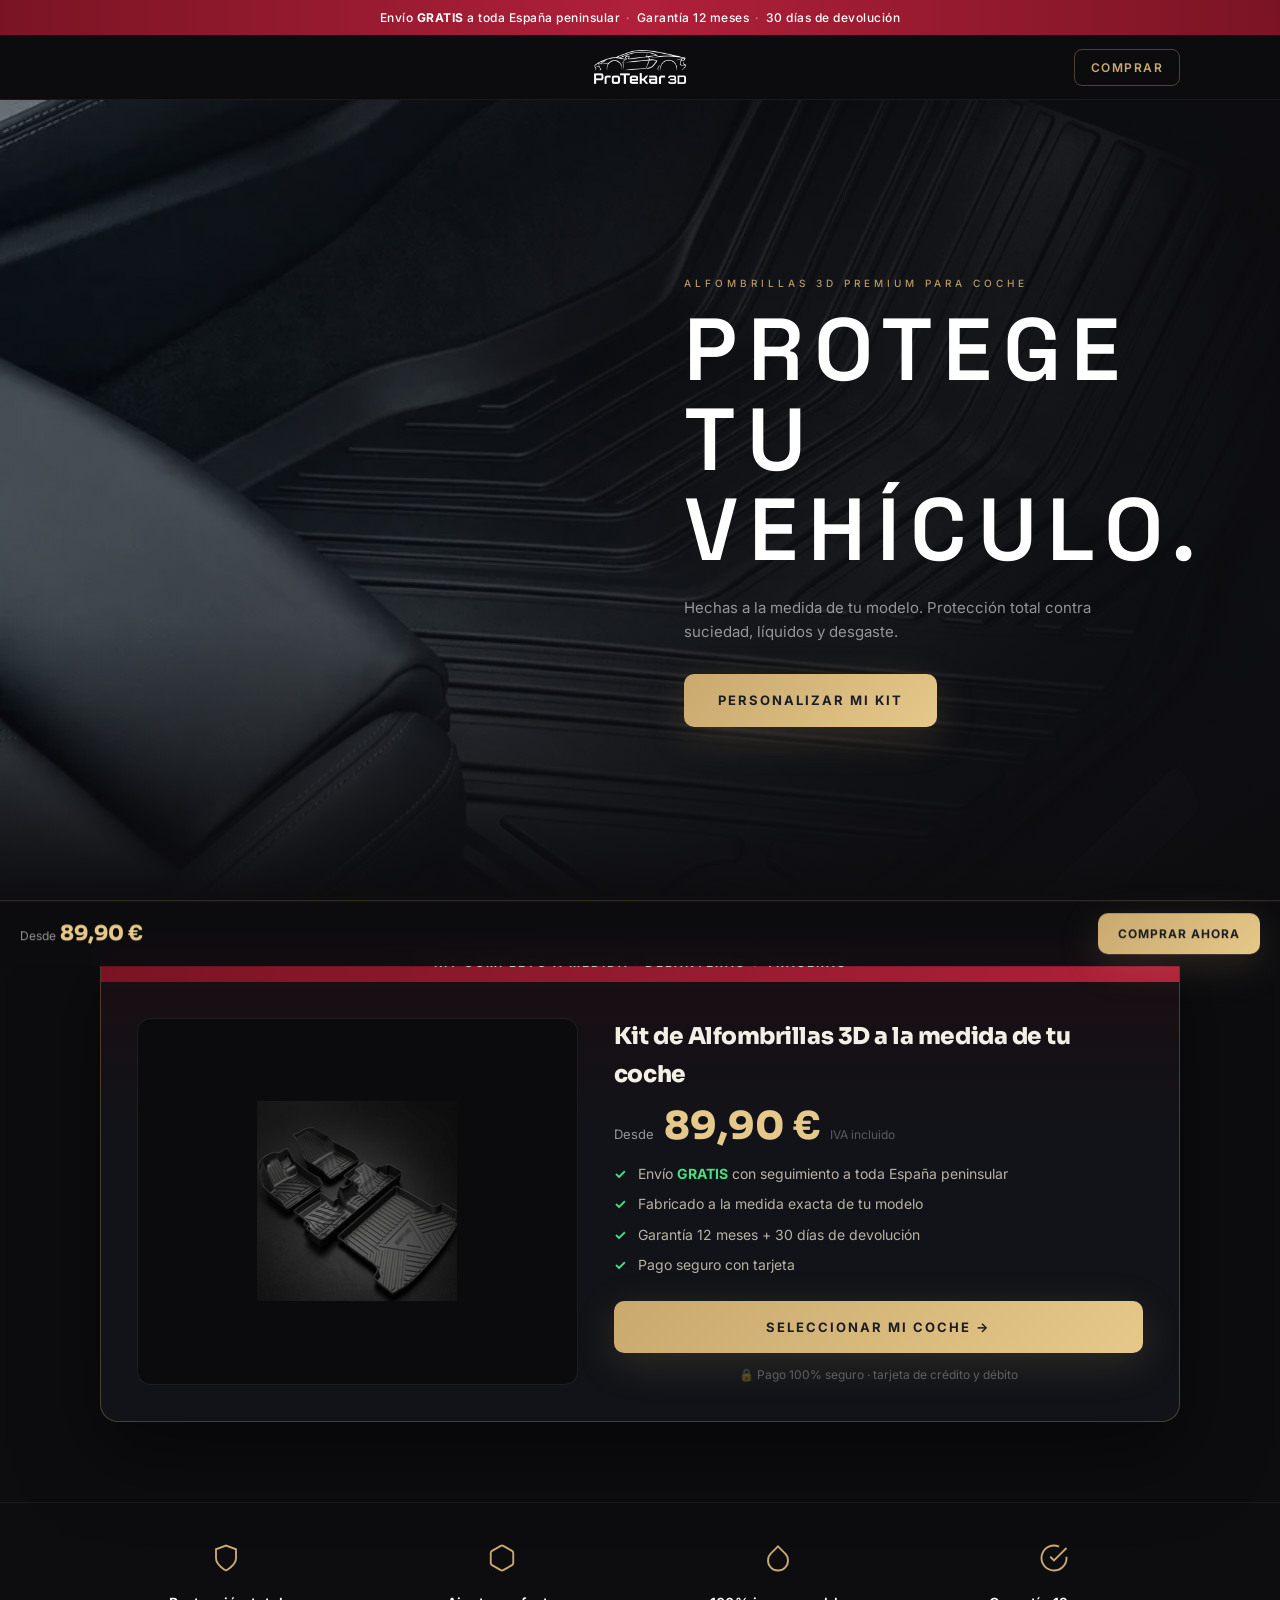
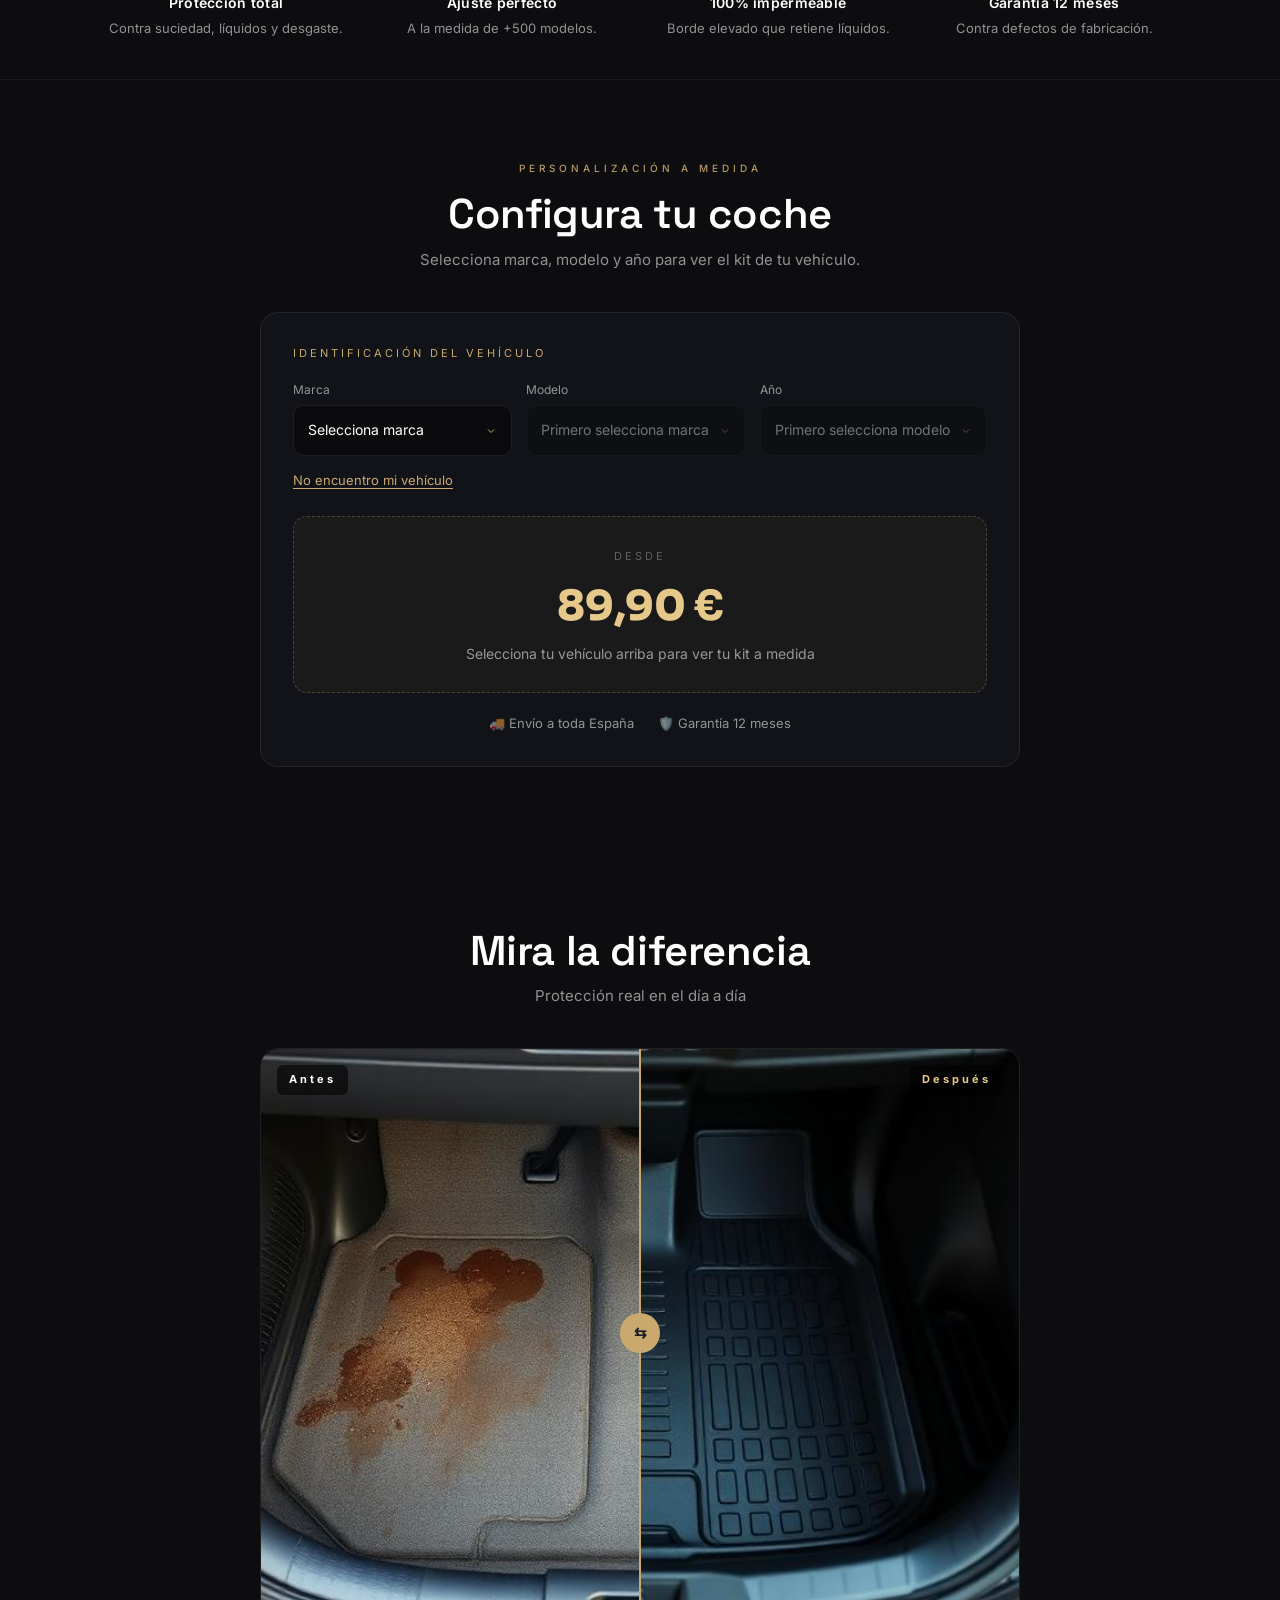
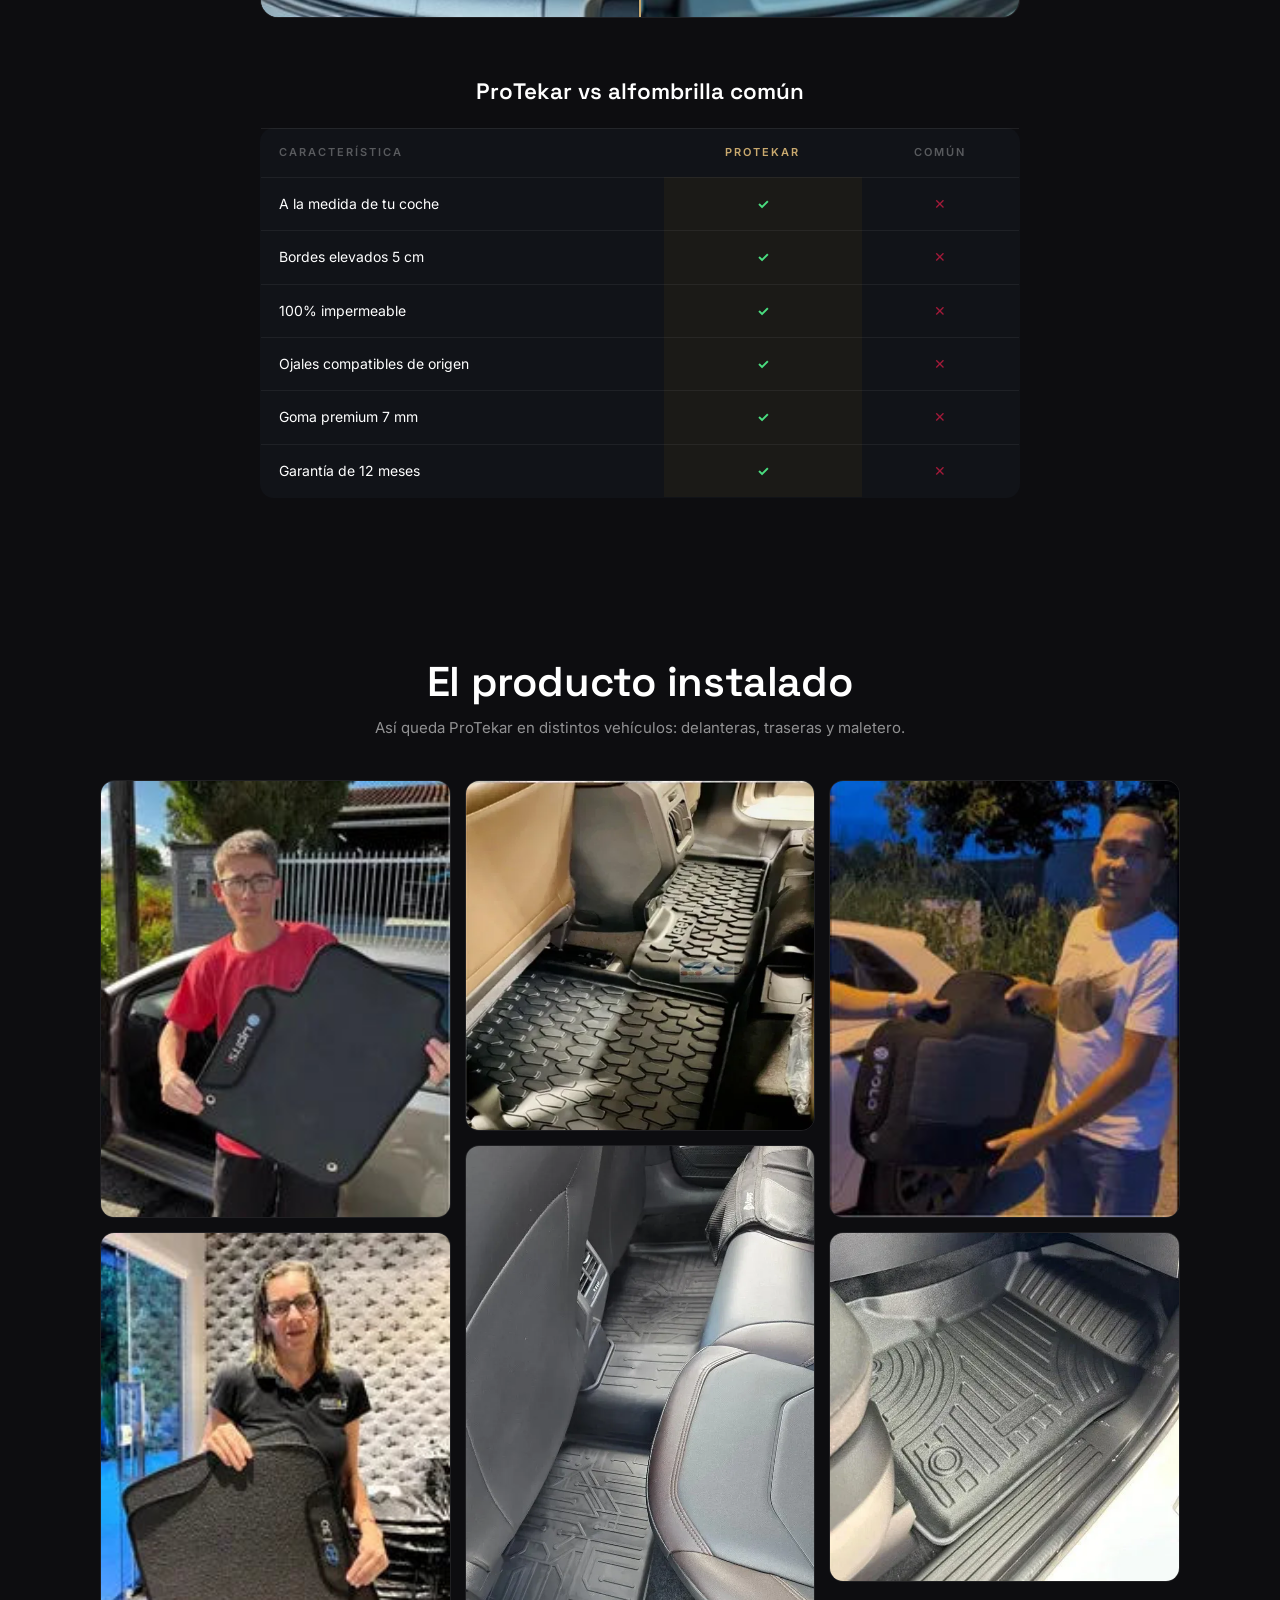
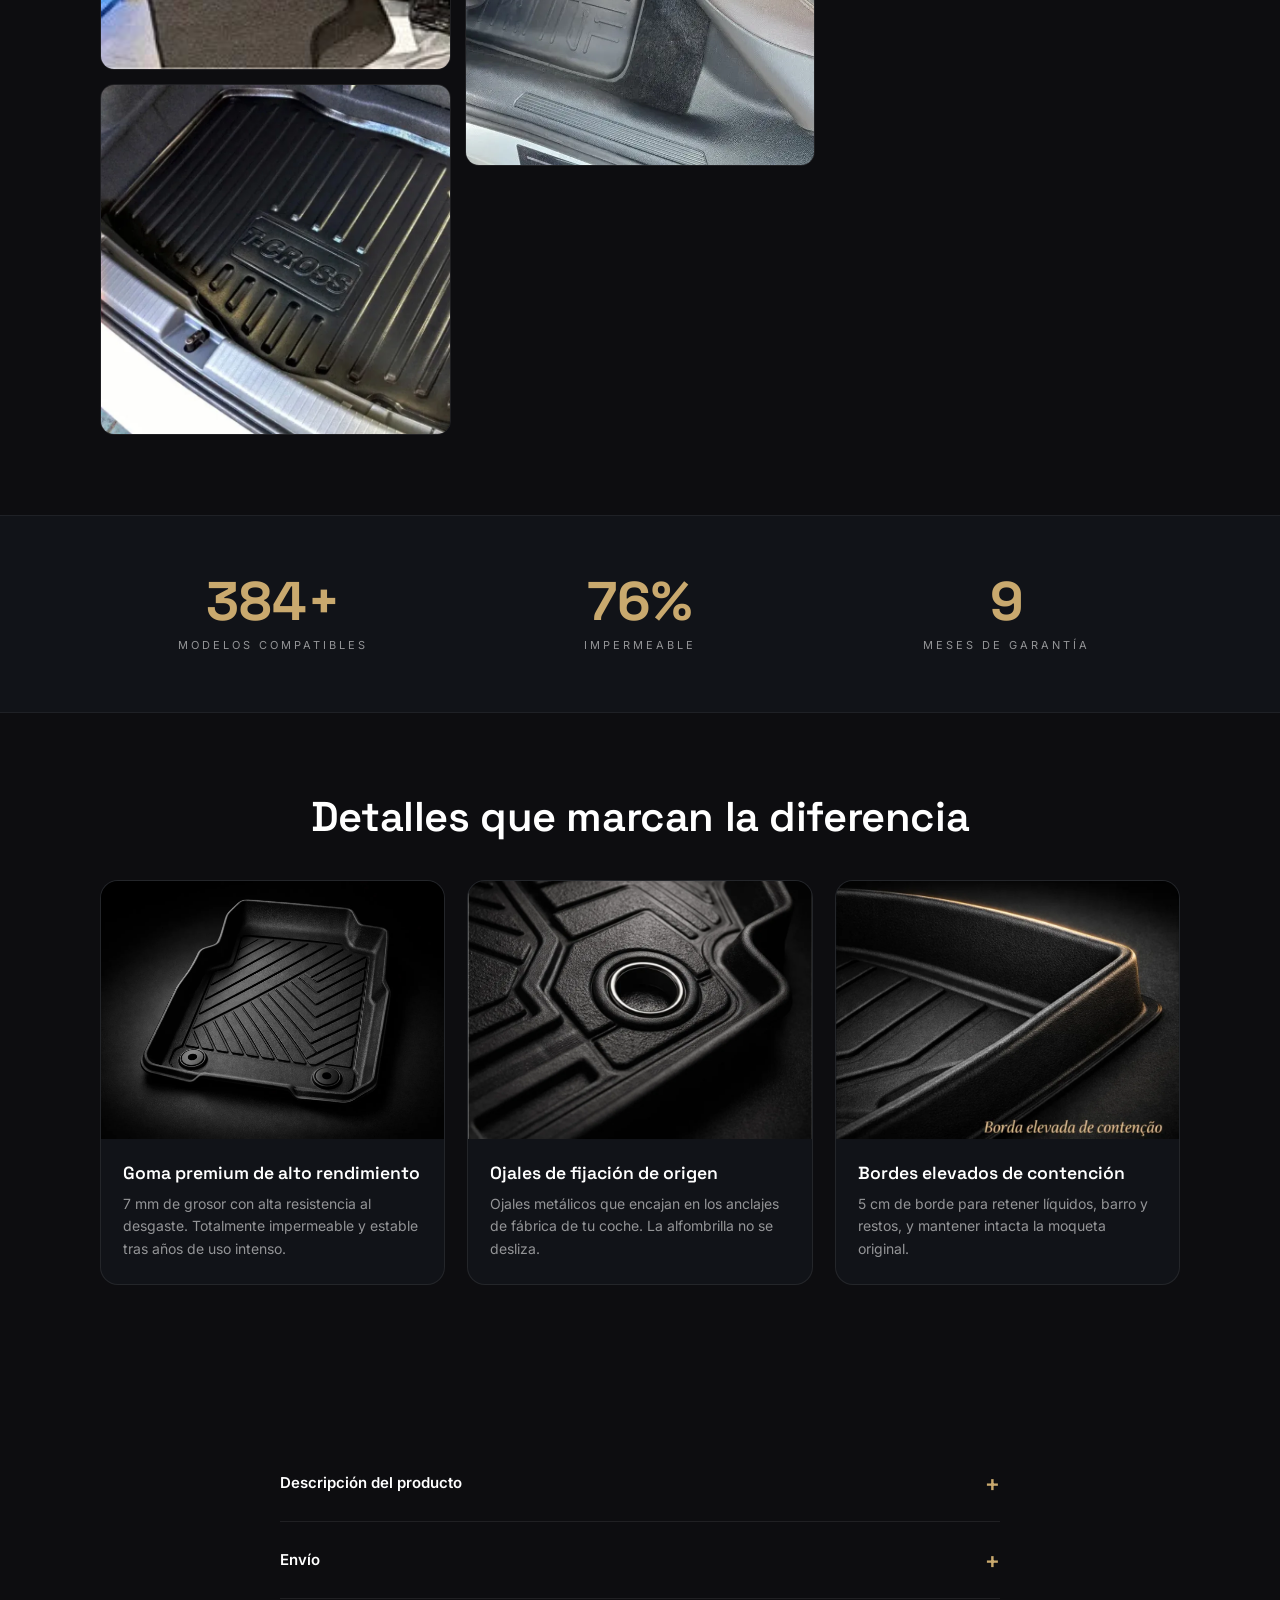
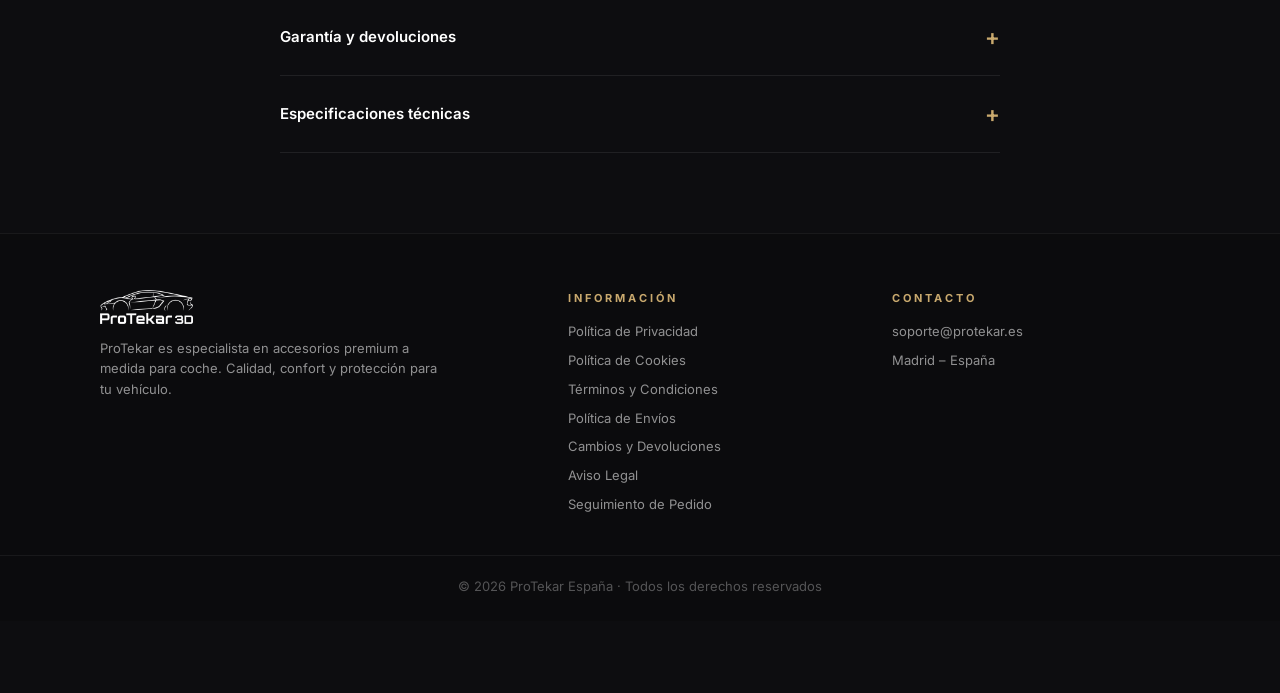
==== commit f6ec5403: "Rediseño con el sistema visual de ProTekar Uruguay - Nuevo diseño dark + dorado, logo y fotos del pr" ====
--- a/index.html
+++ b/index.html
@@ -5,406 +5,322 @@
     <meta name="viewport" content="width=device-width, initial-scale=1.0">
     <title>ProTekar España – Alfombrillas 3D Premium para tu Coche</title>
     <meta name="description" content="Alfombrillas 3D premium a medida para tu coche. Protección total contra suciedad, líquidos y desgaste. Envíos a toda España.">
-    <meta name="keywords" content="alfombrillas coche, alfombrillas 3D, alfombrillas a medida, protección coche, alfombrillas premium España">
     <link rel="preconnect" href="https://fonts.googleapis.com">
     <link rel="preconnect" href="https://fonts.gstatic.com" crossorigin>
-    <link href="https://fonts.googleapis.com/css2?family=Inter:wght@300;400;500;600;700;800;900&display=swap" rel="stylesheet">
+    <link href="https://fonts.googleapis.com/css2?family=Inter:wght@300;400;500;600;700;800&family=Space+Grotesk:wght@500;600;700&family=Sora:wght@600;700;800&display=swap" rel="stylesheet">
     <link rel="stylesheet" href="index.css">
 </head>
 <body>
-    <!-- Navigation -->
-    <nav class="navbar" id="navbar">
-        <div class="nav-container">
-            <a href="#hero" class="nav-logo">
-                <span class="logo-icon">🛡️</span>
-                <span class="logo-text">ProTekar<span class="logo-country">España</span></span>
-            </a>
-            <ul class="nav-links" id="navLinks">
-                <li><a href="#hero">Inicio</a></li>
-                <li><a href="#beneficios">Beneficios</a></li>
-                <li><a href="#configurador">Configura tu Coche</a></li>
-                <li><a href="#comparativo">Comparativa</a></li>
-                <li><a href="#testimonios">Testimonios</a></li>
-                <li><a href="#detalles">Detalles</a></li>
-            </ul>
-            <button class="nav-toggle" id="navToggle" aria-label="Abrir menú">
+    <!-- Announcement bar -->
+    <div class="announce">
+        <span>Envío <strong>GRATIS</strong> a toda España peninsular</span>
+        <span class="announce-sep">·</span>
+        <span>Garantía 12 meses</span>
+        <span class="announce-sep">·</span>
+        <span>30 días de devolución</span>
+    </div>
+
+    <!-- Header -->
+    <header class="header" id="header">
+        <div class="header-inner">
+            <button class="nav-toggle" id="navToggle" aria-label="Abrir menú" aria-expanded="false">
                 <span></span><span></span><span></span>
             </button>
-        </div>
-    </nav>
-
-    <!-- Hero Section -->
+            <a href="#hero" class="header-logo" aria-label="ProTekar España">
+                <img src="images/protekar-logo.png" alt="ProTekar 3D" width="140" height="40">
+            </a>
+            <a href="#oferta" class="header-cta">Comprar</a>
+        </div>
+        <nav class="nav-drawer" id="navDrawer">
+            <a href="#hero">Inicio</a>
+            <a href="#beneficios">Beneficios</a>
+            <a href="#configurador">Configura tu coche</a>
+            <a href="#comparativo">Comparativa</a>
+            <a href="#galeria">Fotos del producto</a>
+            <a href="#detalles">Detalles</a>
+            <a href="#faq">Preguntas frecuentes</a>
+        </nav>
+    </header>
+
+    <!-- Hero -->
     <section class="hero" id="hero">
-        <div class="hero-bg-effects">
-            <div class="hero-orb hero-orb-1"></div>
-            <div class="hero-orb hero-orb-2"></div>
-            <div class="hero-orb hero-orb-3"></div>
-            <div class="hero-grid"></div>
-        </div>
-        <div class="hero-container">
-            <div class="hero-badge">
-                <span class="badge-dot"></span>
-                Alfombrillas 3D Premium para Coche
-            </div>
-            <h1 class="hero-title">
-                Protege tu<br>
-                <span class="hero-title-gradient">Vehículo.</span>
-            </h1>
-            <p class="hero-subtitle">
-                A la medida de tu coche. Protección total contra suciedad, líquidos y desgaste.
-                <strong>Envíos a toda España peninsular e islas.</strong>
-            </p>
-            <a href="#configurador" class="hero-cta">
-                <span>PERSONALIZAR MI KIT</span>
-                <svg width="20" height="20" viewBox="0 0 24 24" fill="none" stroke="currentColor" stroke-width="2"><path d="M5 12h14M12 5l7 7-7 7"/></svg>
-            </a>
-            <div class="hero-stats">
-                <div class="hero-stat">
-                    <span class="hero-stat-number" data-count="15200">0</span>
-                    <span class="hero-stat-label">Coches Protegidos</span>
+        <img class="hero-bg" src="images/produto-instalado-carro.webp" alt="" aria-hidden="true">
+        <div class="hero-overlay"></div>
+        <div class="hero-content">
+            <p class="eyebrow">Alfombrillas 3D premium para coche</p>
+            <h1 class="hero-title">Protege<br>tu vehículo.</h1>
+            <p class="hero-sub">Hechas a la medida de tu modelo. Protección total contra suciedad, líquidos y desgaste.</p>
+            <a href="#configurador" class="btn-gold">Personalizar mi kit</a>
+        </div>
+    </section>
+
+    <!-- Offer -->
+    <section class="offer" id="oferta">
+        <div class="container">
+            <div class="offer-card">
+                <div class="offer-strip">Kit completo a medida · delanteras + traseras</div>
+                <div class="offer-body">
+                    <div class="offer-media">
+                        <img src="images/completo.webp" alt="Kit completo de alfombrillas 3D ProTekar" loading="lazy">
+                    </div>
+                    <div class="offer-info">
+                        <h2 class="offer-title">Kit de Alfombrillas 3D a la medida de tu coche</h2>
+                        <div class="offer-price">
+                            <span class="price-from">Desde</span>
+                            <span class="price-now" data-price></span>
+                            <span class="price-tax">IVA incluido</span>
+                        </div>
+                        <ul class="offer-list">
+                            <li>Envío <strong>GRATIS</strong> con seguimiento a toda España peninsular</li>
+                            <li>Fabricado a la medida exacta de tu modelo</li>
+                            <li>Garantía 12 meses + 30 días de devolución</li>
+                            <li>Pago seguro con tarjeta</li>
+                        </ul>
+                        <a href="#configurador" class="btn-gold btn-block">Seleccionar mi coche →</a>
+                        <p class="offer-secure">🔒 Pago 100% seguro · tarjeta de crédito y débito</p>
+                    </div>
                 </div>
-                <div class="hero-stat-divider"></div>
-                <div class="hero-stat">
-                    <span class="hero-stat-number">4.9★</span>
-                    <span class="hero-stat-label">Valoración Media</span>
-                </div>
-                <div class="hero-stat-divider"></div>
-                <div class="hero-stat">
-                    <span class="hero-stat-number">+500</span>
-                    <span class="hero-stat-label">Modelos Compatibles</span>
-                </div>
-            </div>
-        </div>
-        <div class="scroll-indicator">
-            <div class="scroll-arrow"></div>
-        </div>
-    </section>
-
-    <!-- Benefits Section -->
+            </div>
+        </div>
+    </section>
+
+    <!-- Benefits -->
     <section class="benefits" id="beneficios">
-        <div class="container">
-            <div class="section-header">
-                <span class="section-tag">Ventajas</span>
-                <h2 class="section-title">¿Por qué elegir <span class="text-gradient">ProTekar</span>?</h2>
-                <p class="section-subtitle">Fabricadas con los más altos estándares de calidad para el mercado europeo</p>
-            </div>
-            <div class="benefits-grid">
-                <div class="benefit-card" data-aos="fade-up">
-                    <div class="benefit-icon">
-                        <svg width="32" height="32" viewBox="0 0 24 24" fill="none" stroke="currentColor" stroke-width="1.5"><path d="M12 22s8-4 8-10V5l-8-3-8 3v7c0 6 8 10 8 10z"/></svg>
-                    </div>
-                    <h3>Protección Total</h3>
-                    <p>Contra suciedad, líquidos y desgaste diario. Tu moqueta original siempre como nueva.</p>
-                </div>
-                <div class="benefit-card" data-aos="fade-up" data-aos-delay="100">
-                    <div class="benefit-icon">
-                        <svg width="32" height="32" viewBox="0 0 24 24" fill="none" stroke="currentColor" stroke-width="1.5"><path d="M21 16V8a2 2 0 00-1-1.73l-7-4a2 2 0 00-2 0l-7 4A2 2 0 003 8v8a2 2 0 001 1.73l7 4a2 2 0 002 0l7-4A2 2 0 0021 16z"/></svg>
-                    </div>
-                    <h3>Ajuste Perfecto</h3>
-                    <p>Diseñadas a la medida de más de 500 modelos. Encajan como si fueran de fábrica.</p>
-                </div>
-                <div class="benefit-card" data-aos="fade-up" data-aos-delay="200">
-                    <div class="benefit-icon">
-                        <svg width="32" height="32" viewBox="0 0 24 24" fill="none" stroke="currentColor" stroke-width="1.5"><path d="M12 2.69l5.66 5.66a8 8 0 11-11.31 0z"/></svg>
-                    </div>
-                    <h3>100% Impermeable</h3>
-                    <p>Borde elevado de 5 cm que retiene líquidos, barro y residuos. Sin filtraciones.</p>
-                </div>
-                <div class="benefit-card" data-aos="fade-up" data-aos-delay="300">
-                    <div class="benefit-icon">
-                        <svg width="32" height="32" viewBox="0 0 24 24" fill="none" stroke="currentColor" stroke-width="1.5"><path d="M22 11.08V12a10 10 0 11-5.93-9.14"/><polyline points="22 4 12 14.01 9 11.01"/></svg>
-                    </div>
-                    <h3>Garantía 24 Meses</h3>
-                    <p>Garantía ampliada de 24 meses contra defectos de fabricación. Calidad garantizada.</p>
-                </div>
-            </div>
-        </div>
-    </section>
-
-    <!-- Configurator Section -->
+        <div class="container benefits-grid">
+            <div class="benefit">
+                <svg viewBox="0 0 24 24"><path d="M12 22s8-4 8-10V5l-8-3-8 3v7c0 6 8 10 8 10z"/></svg>
+                <h3>Protección total</h3>
+                <p>Contra suciedad, líquidos y desgaste.</p>
+            </div>
+            <div class="benefit">
+                <svg viewBox="0 0 24 24"><path d="M21 16V8a2 2 0 00-1-1.73l-7-4a2 2 0 00-2 0l-7 4A2 2 0 003 8v8a2 2 0 001 1.73l7 4a2 2 0 002 0l7-4A2 2 0 0021 16z"/></svg>
+                <h3>Ajuste perfecto</h3>
+                <p>A la medida de +500 modelos.</p>
+            </div>
+            <div class="benefit">
+                <svg viewBox="0 0 24 24"><path d="M12 2.69l5.66 5.66a8 8 0 11-11.31 0z"/></svg>
+                <h3>100% impermeable</h3>
+                <p>Borde elevado que retiene líquidos.</p>
+            </div>
+            <div class="benefit">
+                <svg viewBox="0 0 24 24"><path d="M22 11.08V12a10 10 0 11-5.93-9.14"/><polyline points="22 4 12 14.01 9 11.01"/></svg>
+                <h3>Garantía 12 meses</h3>
+                <p>Contra defectos de fabricación.</p>
+            </div>
+        </div>
+    </section>
+
+    <!-- Configurator -->
     <section class="configurator" id="configurador">
         <div class="container">
-            <div class="section-header">
-                <span class="section-tag">Configurador</span>
-                <h2 class="section-title">Configura tu <span class="text-gradient">coche</span></h2>
-                <p class="section-subtitle">Selecciona marca, modelo y año para ver el precio exclusivo de tu vehículo.</p>
-            </div>
-            <div class="configurator-card">
-                <div class="configurator-form">
-                    <div class="form-group">
-                        <label for="marca">Marca</label>
+            <div class="section-head">
+                <p class="eyebrow">Personalización a medida</p>
+                <h2 class="section-title">Configura tu coche</h2>
+                <p class="section-sub">Selecciona marca, modelo y año para ver el kit de tu vehículo.</p>
+            </div>
+            <div class="config-card">
+                <p class="config-label">Identificación del vehículo</p>
+                <div class="config-form">
+                    <label>Marca
                         <select id="marca">
                             <option value="">Selecciona marca</option>
-                            <option value="seat">SEAT</option>
-                            <option value="volkswagen">Volkswagen</option>
-                            <option value="renault">Renault</option>
-                            <option value="peugeot">Peugeot</option>
+                            <option value="audi">Audi</option>
+                            <option value="bmw">BMW</option>
                             <option value="citroen">Citroën</option>
+                            <option value="cupra">CUPRA</option>
+                            <option value="dacia">Dacia</option>
+                            <option value="fiat">Fiat</option>
                             <option value="ford">Ford</option>
-                            <option value="opel">Opel</option>
-                            <option value="toyota">Toyota</option>
                             <option value="hyundai">Hyundai</option>
                             <option value="kia">Kia</option>
-                            <option value="bmw">BMW</option>
+                            <option value="mazda">Mazda</option>
                             <option value="mercedes">Mercedes-Benz</option>
-                            <option value="audi">Audi</option>
+                            <option value="nissan">Nissan</option>
+                            <option value="opel">Opel</option>
+                            <option value="peugeot">Peugeot</option>
+                            <option value="renault">Renault</option>
+                            <option value="seat">SEAT</option>
                             <option value="skoda">Škoda</option>
-                            <option value="dacia">Dacia</option>
-                            <option value="fiat">Fiat</option>
-                            <option value="nissan">Nissan</option>
-                            <option value="mazda">Mazda</option>
+                            <option value="toyota">Toyota</option>
+                            <option value="volkswagen">Volkswagen</option>
                             <option value="volvo">Volvo</option>
-                            <option value="cupra">CUPRA</option>
                         </select>
-                    </div>
-                    <div class="form-group">
-                        <label for="modelo">Modelo</label>
+                    </label>
+                    <label>Modelo
                         <select id="modelo" disabled>
                             <option value="">Primero selecciona marca</option>
                         </select>
-                    </div>
-                    <div class="form-group">
-                        <label for="anio">Año</label>
+                    </label>
+                    <label>Año
                         <select id="anio" disabled>
                             <option value="">Primero selecciona modelo</option>
                         </select>
-                    </div>
+                    </label>
                 </div>
-                <div class="configurator-result" id="configuradorResultado">
-                    <div class="result-placeholder">
-                        <svg width="48" height="48" viewBox="0 0 24 24" fill="none" stroke="currentColor" stroke-width="1" opacity="0.3"><rect x="3" y="11" width="18" height="10" rx="2"/><path d="M5 11V7a7 7 0 0114 0v4"/><circle cx="12" cy="16" r="1"/></svg>
-                        <p>Selecciona tu coche arriba para ver el precio personalizado</p>
-                    </div>
+                <a href="mailto:soporte@protekar.es" class="config-help">No encuentro mi vehículo</a>
+                <div class="config-result" id="configuradorResultado"></div>
+                <div class="config-foot">
+                    <span>🚚 Envío a toda España</span>
+                    <span>🛡️ Garantía 12 meses</span>
                 </div>
-                <a href="#" class="config-help-link">¿No encuentras tu coche? Contáctanos</a>
-            </div>
-        </div>
-    </section>
-
-    <!-- Comparison Section -->
-    <section class="comparison" id="comparativo">
-        <div class="container">
-            <div class="section-header">
-                <span class="section-tag">Comparativa</span>
-                <h2 class="section-title">Mira la <span class="text-gradient">diferencia</span></h2>
-                <p class="section-subtitle">Protección real en el día a día</p>
-            </div>
-            <div class="comparison-table">
-                <div class="comparison-header">
-                    <div class="comparison-feature-header">Característica</div>
-                    <div class="comparison-protekar-header">
-                        <span class="logo-icon-sm">🛡️</span> ProTekar
-                    </div>
-                    <div class="comparison-other-header">Alfombrilla Común</div>
+            </div>
+        </div>
+    </section>
+
+    <!-- Before / after -->
+    <section class="compare" id="comparativo">
+        <div class="container">
+            <div class="section-head">
+                <h2 class="section-title">Mira la diferencia</h2>
+                <p class="section-sub">Protección real en el día a día</p>
+            </div>
+            <div class="ba" id="beforeAfter">
+                <img src="images/depois-tapete.jpg" alt="Alfombrilla ProTekar después de usar" class="ba-img">
+                <div class="ba-before" id="baBefore">
+                    <img src="images/antes-tapete.jpg" alt="Moqueta original sin protección" class="ba-img">
                 </div>
-                <div class="comparison-row">
-                    <div class="comparison-feature">Material</div>
-                    <div class="comparison-protekar">Goma premium 7mm</div>
-                    <div class="comparison-other">Moqueta o goma fina</div>
-                </div>
-                <div class="comparison-row">
-                    <div class="comparison-feature">Impermeabilidad</div>
-                    <div class="comparison-protekar">100% impermeable ✓</div>
-                    <div class="comparison-other">Filtra líquidos ✗</div>
-                </div>
-                <div class="comparison-row">
-                    <div class="comparison-feature">Ajuste</div>
-                    <div class="comparison-protekar">A medida del modelo ✓</div>
-                    <div class="comparison-other">Universal / genérica ✗</div>
-                </div>
-                <div class="comparison-row">
-                    <div class="comparison-feature">Bordes</div>
-                    <div class="comparison-protekar">Elevados 5cm ✓</div>
-                    <div class="comparison-other">Planos o sin borde ✗</div>
-                </div>
-                <div class="comparison-row">
-                    <div class="comparison-feature">Fijación</div>
-                    <div class="comparison-protekar">Ojales de origen ✓</div>
-                    <div class="comparison-other">Sin fijación ✗</div>
-                </div>
-                <div class="comparison-row">
-                    <div class="comparison-feature">Garantía</div>
-                    <div class="comparison-protekar">24 meses ✓</div>
-                    <div class="comparison-other">Sin garantía ✗</div>
-                </div>
-                <div class="comparison-row">
-                    <div class="comparison-feature">Limpieza</div>
-                    <div class="comparison-protekar">Solo agua ✓</div>
-                    <div class="comparison-other">Difícil de limpiar ✗</div>
-                </div>
-            </div>
-        </div>
-    </section>
-
-    <!-- Testimonials Section -->
-    <section class="testimonials" id="testimonios">
-        <div class="container">
-            <div class="section-header">
-                <span class="section-tag">Opiniones</span>
-                <h2 class="section-title">Satisfacción <span class="text-gradient">Garantizada</span></h2>
-                <p class="section-subtitle">Más de 15.200 coches protegidos en toda España</p>
-            </div>
-            <h3 class="testimonials-subheading">Lo que dicen nuestros clientes</h3>
-            <p class="testimonials-note">Reseñas reales con fotos de los clientes y del producto instalado</p>
-            <div class="testimonials-grid">
-                <div class="testimonial-card">
-                    <div class="testimonial-stars">★★★★★</div>
-                    <p class="testimonial-text">"Mirad esta foto, así exactamente llegó. Sin costuras, con bordes altísimos que retienen cualquier líquido. Uso el coche todos los días y sigue intacto. Mi mujer quedó impresionada. Solo se lava con la manguera y queda como nuevo. Lo recomiendo muchísimo."</p>
-                    <div class="testimonial-author">
-                        <div class="author-avatar">CM</div>
-                        <div class="author-info">
-                            <span class="author-name">Carlos M.</span>
-                            <span class="author-location">Madrid, España</span>
-                        </div>
-                    </div>
-                </div>
-                <div class="testimonial-card">
-                    <div class="testimonial-stars">★★★★★</div>
-                    <p class="testimonial-text">"Fijaos en la foto, los ojales de origen encajan en los puntos exactos y la alfombrilla no se mueve. El borde elevado es el que se ve. Se me cayó el café y no llegó ni una gota a la moqueta. Parece que hubiera salido de fábrica."</p>
-                    <div class="testimonial-author">
-                        <div class="author-avatar">AL</div>
-                        <div class="author-info">
-                            <span class="author-name">Ana L.</span>
-                            <span class="author-location">Barcelona, España</span>
-                        </div>
-                    </div>
-                </div>
-                <div class="testimonial-card">
-                    <div class="testimonial-stars">★★★★★</div>
-                    <p class="testimonial-text">"Esta de la foto es mi maletero. Cobertura total, los bordes suben por los lados. La sillita del bebé, la compra, el perro, lo que sea. Solo se sacude y queda limpio. Ya no quiero otra cosa."</p>
-                    <div class="testimonial-author">
-                        <div class="author-avatar">JR</div>
-                        <div class="author-info">
-                            <span class="author-name">Javier R.</span>
-                            <span class="author-location">Valencia, España</span>
-                        </div>
-                    </div>
-                </div>
-                <div class="testimonial-card">
-                    <div class="testimonial-stars">★★★★★</div>
-                    <p class="testimonial-text">"Esta es la alfombrilla trasera de mi coche. De una sola pieza, sin costuras, cubre todo de lado a lado. Mi hijo tira galletas, zumo, lo que sea. Solo se levanta y se lava. Ya se la he recomendado a tres amigos y todos la han comprado."</p>
-                    <div class="testimonial-author">
-                        <div class="author-avatar">MG</div>
-                        <div class="author-info">
-                            <span class="author-name">María G.</span>
-                            <span class="author-location">Sevilla, España</span>
-                        </div>
-                    </div>
-                </div>
-            </div>
-        </div>
-    </section>
-
-    <!-- Details Section -->
+                <span class="ba-tag ba-tag-l">Antes</span>
+                <span class="ba-tag ba-tag-r">Después</span>
+                <div class="ba-handle" id="baHandle"><span>⇆</span></div>
+                <input type="range" min="0" max="100" value="50" id="baRange" aria-label="Comparar antes y después">
+            </div>
+
+            <div class="table-wrap">
+                <table class="vs">
+                    <caption>ProTekar vs alfombrilla común</caption>
+                    <thead>
+                        <tr><th>Característica</th><th class="vs-pk">ProTekar</th><th>Común</th></tr>
+                    </thead>
+                    <tbody>
+                        <tr><td>A la medida de tu coche</td><td class="yes">✓</td><td class="no">✕</td></tr>
+                        <tr><td>Bordes elevados 5 cm</td><td class="yes">✓</td><td class="no">✕</td></tr>
+                        <tr><td>100% impermeable</td><td class="yes">✓</td><td class="no">✕</td></tr>
+                        <tr><td>Ojales compatibles de origen</td><td class="yes">✓</td><td class="no">✕</td></tr>
+                        <tr><td>Goma premium 7 mm</td><td class="yes">✓</td><td class="no">✕</td></tr>
+                        <tr><td>Garantía de 12 meses</td><td class="yes">✓</td><td class="no">✕</td></tr>
+                    </tbody>
+                </table>
+            </div>
+        </div>
+    </section>
+
+    <!-- Product photo gallery -->
+    <section class="gallery" id="galeria">
+        <div class="container">
+            <div class="section-head">
+                <h2 class="section-title">El producto instalado</h2>
+                <p class="section-sub">Así queda ProTekar en distintos vehículos: delanteras, traseras y maletero.</p>
+            </div>
+            <div class="gallery-grid">
+                <img src="images/cliente-1.png" alt="Alfombrilla ProTekar instalada" loading="lazy">
+                <img src="images/cliente-2.png" alt="Alfombrilla ProTekar instalada" loading="lazy">
+                <img src="images/cliente-3.webp" alt="Alfombrilla ProTekar instalada" loading="lazy">
+                <img src="images/cliente-4.webp" alt="Alfombrilla ProTekar instalada" loading="lazy">
+                <img src="images/cliente-5.webp" alt="Alfombrilla ProTekar instalada" loading="lazy">
+                <img src="images/cliente-6.png" alt="Alfombrilla ProTekar instalada" loading="lazy">
+                <img src="images/cliente-7.webp" alt="Alfombrilla ProTekar instalada" loading="lazy">
+            </div>
+        </div>
+    </section>
+
+    <!-- Stats -->
+    <section class="stats">
+        <div class="container stats-grid">
+            <div><span class="stat-num" data-count="500" data-suffix="+">0</span><span class="stat-label">Modelos compatibles</span></div>
+            <div><span class="stat-num" data-count="100" data-suffix="%">0</span><span class="stat-label">Impermeable</span></div>
+            <div><span class="stat-num" data-count="12">0</span><span class="stat-label">Meses de garantía</span></div>
+        </div>
+    </section>
+
+    <!-- Details -->
     <section class="details" id="detalles">
         <div class="container">
-            <div class="section-header">
-                <span class="section-tag">Producto</span>
-                <h2 class="section-title">Detalles que marcan <span class="text-gradient">la diferencia</span></h2>
+            <div class="section-head">
+                <h2 class="section-title">Detalles que marcan la diferencia</h2>
             </div>
             <div class="details-grid">
-                <div class="detail-card">
-                    <div class="detail-number">01</div>
-                    <h3>Goma Premium de Alto Rendimiento</h3>
-                    <p>Material de 7 mm con resistencia extrema al desgaste. 100% impermeable, mantiene su integridad durante años de uso intenso.</p>
-                </div>
-                <div class="detail-card">
-                    <div class="detail-number">02</div>
-                    <h3>Ojales de Fijación de Origen</h3>
-                    <p>Ojales metálicos compatibles con los puntos de anclaje de tu coche. Estabilidad total, sin deslizamiento.</p>
-                </div>
-                <div class="detail-card">
-                    <div class="detail-number">03</div>
-                    <h3>Bordes Elevados de Contención</h3>
-                    <p>Bordes de 5 cm que retienen líquidos, barro y residuos. Protección completa para la moqueta original.</p>
-                </div>
-            </div>
-        </div>
-    </section>
-
-    <!-- Info Bar -->
-    <section class="info-bar">
-        <div class="container">
-            <div class="info-items">
-                <div class="info-item">
-                    <svg width="24" height="24" viewBox="0 0 24 24" fill="none" stroke="currentColor" stroke-width="1.5"><rect x="1" y="3" width="15" height="13"/><polygon points="16 8 20 8 23 11 23 16 16 16 16 8"/><circle cx="5.5" cy="18.5" r="2.5"/><circle cx="18.5" cy="18.5" r="2.5"/></svg>
-                    <div>
-                        <strong>Envío a toda España</strong>
-                        <span>Peninsular e islas con seguimiento</span>
-                    </div>
-                </div>
-                <div class="info-item">
-                    <svg width="24" height="24" viewBox="0 0 24 24" fill="none" stroke="currentColor" stroke-width="1.5"><circle cx="12" cy="12" r="10"/><polyline points="12 6 12 12 16 14"/></svg>
-                    <div>
-                        <strong>Entrega: 3-7 días laborables</strong>
-                        <span>Estándar o Express (1-3 días)</span>
-                    </div>
-                </div>
-                <div class="info-item">
-                    <svg width="24" height="24" viewBox="0 0 24 24" fill="none" stroke="currentColor" stroke-width="1.5"><path d="M22 11.08V12a10 10 0 11-5.93-9.14"/><polyline points="22 4 12 14.01 9 11.01"/></svg>
-                    <div>
-                        <strong>Garantía 24 meses</strong>
-                        <span>Devolución hasta 30 días</span>
-                    </div>
-                </div>
-                <div class="info-item">
-                    <svg width="24" height="24" viewBox="0 0 24 24" fill="none" stroke="currentColor" stroke-width="1.5"><path d="M21 16V8a2 2 0 00-1-1.73l-7-4a2 2 0 00-2 0l-7 4A2 2 0 003 8v8a2 2 0 001 1.73l7 4a2 2 0 002 0l7-4A2 2 0 0021 16z"/></svg>
-                    <div>
-                        <strong>Fabricación a medida</strong>
-                        <span>Hecho tras confirmar tu pedido</span>
-                    </div>
-                </div>
-            </div>
+                <article class="detail">
+                    <img src="images/detalhe-borracha.webp" alt="Goma premium de 7 mm" loading="lazy">
+                    <h3>Goma premium de alto rendimiento</h3>
+                    <p>7 mm de grosor con alta resistencia al desgaste. Totalmente impermeable y estable tras años de uso intenso.</p>
+                </article>
+                <article class="detail">
+                    <img src="images/detalhe-ilhos.webp" alt="Ojales de fijación de origen" loading="lazy">
+                    <h3>Ojales de fijación de origen</h3>
+                    <p>Ojales metálicos que encajan en los anclajes de fábrica de tu coche. La alfombrilla no se desliza.</p>
+                </article>
+                <article class="detail">
+                    <img src="images/detalhe-borda.webp" alt="Bordes elevados de 5 cm" loading="lazy">
+                    <h3>Bordes elevados de contención</h3>
+                    <p>5 cm de borde para retener líquidos, barro y restos, y mantener intacta la moqueta original.</p>
+                </article>
+            </div>
+        </div>
+    </section>
+
+    <!-- FAQ -->
+    <section class="faq" id="faq">
+        <div class="container narrow">
+            <details>
+                <summary>Descripción del producto</summary>
+                <p>Kit de alfombrillas 3D en goma termoformada, fabricado a la medida del modelo y año de tu coche. Incluye delanteras y traseras, con bordes elevados y ojales compatibles con los anclajes de origen.</p>
+            </details>
+            <details>
+                <summary>Envío</summary>
+                <p>Envío gratuito con seguimiento a toda España peninsular. Baleares, Canarias, Ceuta y Melilla: consulta condiciones. Recibirás el número de seguimiento por email al expedir tu pedido.</p>
+            </details>
+            <details>
+                <summary>Garantía y devoluciones</summary>
+                <p>12 meses de garantía contra defectos de fabricación y 30 días para devolver el producto si no te convence, conforme a la normativa de consumo española.</p>
+            </details>
+            <details>
+                <summary>Especificaciones técnicas</summary>
+                <ul>
+                    <li>Material: goma premium de alto rendimiento</li>
+                    <li>Grosor: 7 mm</li>
+                    <li>Borde elevado: 5 cm</li>
+                    <li>Fijación: ojales metálicos compatibles de origen</li>
+                    <li>Limpieza: agua y jabón neutro</li>
+                </ul>
+            </details>
         </div>
     </section>
 
     <!-- Footer -->
     <footer class="footer">
-        <div class="container">
-            <div class="footer-grid">
-                <div class="footer-brand">
-                    <a href="#hero" class="nav-logo">
-                        <span class="logo-icon">🛡️</span>
-                        <span class="logo-text">ProTekar<span class="logo-country">España</span></span>
-                    </a>
-                    <p>Alfombrillas premium fabricadas en goma de alto rendimiento, desarrolladas a la medida de cada modelo de coche. Ajuste perfecto, protección total y acabado superior.</p>
-                </div>
-                <div class="footer-links">
-                    <h4>Información</h4>
-                    <ul>
-                        <li><a href="#">Política de Privacidad</a></li>
-                        <li><a href="#">Política de Cookies</a></li>
-                        <li><a href="#">Términos y Condiciones</a></li>
-                        <li><a href="#">Política de Envíos</a></li>
-                        <li><a href="#">Cambios y Devoluciones</a></li>
-                        <li><a href="#">Información Legal</a></li>
-                    </ul>
-                </div>
-                <div class="footer-links">
-                    <h4>Soporte</h4>
-                    <ul>
-                        <li><a href="#">Reclamaciones</a></li>
-                        <li><a href="#">Seguimiento de Pedido</a></li>
-                        <li><a href="#">Preguntas Frecuentes</a></li>
-                    </ul>
-                </div>
-                <div class="footer-contact">
-                    <h4>Contacto</h4>
-                    <a href="mailto:soporte@protekar.es" class="footer-email">soporte@protekar.es</a>
-                    <p class="footer-phone">+34 900 123 456</p>
-                    <p class="footer-address">Madrid, España</p>
-                </div>
-            </div>
-            <div class="footer-bottom">
-                <p>© 2026 ProTekar España · Todos los derechos reservados</p>
-            </div>
-        </div>
+        <div class="container footer-grid">
+            <div>
+                <img src="images/protekar-logo.png" alt="ProTekar 3D" width="140" height="40" class="footer-logo">
+                <p>ProTekar es especialista en accesorios premium a medida para coche. Calidad, confort y protección para tu vehículo.</p>
+            </div>
+            <div>
+                <h4>Información</h4>
+                <ul>
+                    <li><a href="#">Política de Privacidad</a></li>
+                    <li><a href="#">Política de Cookies</a></li>
+                    <li><a href="#">Términos y Condiciones</a></li>
+                    <li><a href="#">Política de Envíos</a></li>
+                    <li><a href="#">Cambios y Devoluciones</a></li>
+                    <li><a href="#">Aviso Legal</a></li>
+                    <li><a href="#">Seguimiento de Pedido</a></li>
+                </ul>
+            </div>
+            <div>
+                <h4>Contacto</h4>
+                <ul>
+                    <li><a href="mailto:soporte@protekar.es">soporte@protekar.es</a></li>
+                    <li>Madrid – España</li>
+                </ul>
+            </div>
+        </div>
+        <p class="footer-bottom">© 2026 ProTekar España · Todos los derechos reservados</p>
     </footer>
 
-    <!-- Floating CTA -->
-    <a href="#configurador" class="floating-cta" id="floatingCta">
-        SELECCIONA TU COCHE
-    </a>
+    <!-- Sticky buy bar -->
+    <div class="buybar" id="buybar">
+        <div class="buybar-price"><small>Desde</small> <span data-price></span></div>
+        <a href="#configurador" class="btn-gold btn-sm">Comprar ahora</a>
+    </div>
 
     <script src="app.js"></script>
 </body>
--- a/index.css
+++ b/index.css
@@ -1,1176 +1,511 @@
 /* ========================================
-   ProTekar España - Design System & Styles
+   ProTekar España – Design system
+   Dark premium + gold, Space Grotesk / Sora / Inter
    ======================================== */
 
-/* CSS Custom Properties */
 :root {
-    --bg-primary: #06060b;
-    --bg-secondary: #0c0c14;
-    --bg-card: rgba(255, 255, 255, 0.03);
-    --bg-card-hover: rgba(255, 255, 255, 0.06);
-    --bg-glass: rgba(255, 255, 255, 0.04);
-    --border-subtle: rgba(255, 255, 255, 0.06);
-    --border-hover: rgba(255, 255, 255, 0.12);
-
-    --text-primary: #f0f0f5;
-    --text-secondary: rgba(240, 240, 245, 0.6);
-    --text-muted: rgba(240, 240, 245, 0.35);
-
-    --accent-1: #c8a44e;
-    --accent-2: #e8c96a;
-    --accent-3: #a8842e;
-    --accent-glow: rgba(200, 164, 78, 0.15);
-    --gradient-accent: linear-gradient(135deg, #c8a44e, #e8c96a, #c8a44e);
-    --gradient-bg: linear-gradient(180deg, #06060b 0%, #0a0a14 50%, #06060b 100%);
-
-    --success: #4ade80;
-    --danger: #f87171;
-
-    --radius-sm: 8px;
-    --radius-md: 12px;
-    --radius-lg: 20px;
-    --radius-xl: 28px;
-
-    --shadow-sm: 0 2px 8px rgba(0, 0, 0, 0.3);
-    --shadow-md: 0 8px 32px rgba(0, 0, 0, 0.4);
-    --shadow-lg: 0 16px 64px rgba(0, 0, 0, 0.5);
-    --shadow-glow: 0 0 40px var(--accent-glow);
-
-    --font-family: 'Inter', -apple-system, BlinkMacSystemFont, sans-serif;
-    --transition: 0.3s cubic-bezier(0.4, 0, 0.2, 1);
-}
-
-/* Reset & Base */
-*, *::before, *::after {
-    margin: 0;
-    padding: 0;
-    box-sizing: border-box;
-}
-
-html {
-    scroll-behavior: smooth;
-    scroll-padding-top: 80px;
-}
-
+    --bg-primary: #0d0d10;
+    --bg-secondary: #111318;
+    --bg-card: #111318;
+    --border-color: rgba(255, 255, 255, 0.06);
+    --border-light: rgba(255, 255, 255, 0.08);
+    --gold: #b89b66;
+    --gold-accent: #c9a96e;
+    --gold-light: #d4af7a;
+    --gold-bright: #e6c88a;
+    --crimson: #7a1424;
+    --crimson-2: #b0203a;
+    --green: #4ade80;
+    --red: #e11d48;
+    --text-primary: #fff;
+    --text-cream: #f4efe6;
+    --text-secondary: rgba(255, 255, 255, 0.55);
+    --text-muted: rgba(255, 255, 255, 0.3);
+    --font-body: 'Inter', -apple-system, BlinkMacSystemFont, 'Segoe UI', sans-serif;
+    --font-heading: 'Space Grotesk', 'Inter', sans-serif;
+    --font-display: 'Sora', 'Inter', sans-serif;
+    --radius: 14px;
+    --header-h: 64px;
+}
+
+* { box-sizing: border-box; margin: 0; padding: 0; }
+html { scroll-behavior: smooth; }
 body {
-    font-family: var(--font-family);
     background: var(--bg-primary);
     color: var(--text-primary);
+    font-family: var(--font-body);
+    font-size: 15px;
     line-height: 1.6;
-    overflow-x: hidden;
     -webkit-font-smoothing: antialiased;
-    -moz-osx-font-smoothing: grayscale;
-}
-
-.container {
-    max-width: 1200px;
+    padding-bottom: 72px;
+}
+img { max-width: 100%; display: block; }
+a { color: inherit; text-decoration: none; }
+.container { width: 100%; max-width: 1120px; margin: 0 auto; padding: 0 20px; }
+.narrow { max-width: 760px; }
+
+/* ---- Shared ---- */
+.eyebrow {
+    font-size: 10px;
+    font-weight: 500;
+    letter-spacing: 4px;
+    text-transform: uppercase;
+    color: rgba(201, 169, 110, 0.9);
+    margin-bottom: 14px;
+}
+.section-head { text-align: center; margin-bottom: 40px; }
+.section-title {
+    font-family: var(--font-heading);
+    font-weight: 600;
+    font-size: clamp(1.8rem, 4vw, 2.6rem);
+    letter-spacing: -0.01em;
+    line-height: 1.15;
+}
+.section-sub { color: var(--text-secondary); margin-top: 10px; }
+section { padding: 80px 0; }
+
+.btn-gold {
+    display: inline-flex;
+    align-items: center;
+    justify-content: center;
+    gap: 8px;
+    padding: 16px 34px;
+    background: linear-gradient(135deg, var(--gold-accent), var(--gold-bright));
+    color: #1a1d24;
+    font-weight: 700;
+    font-size: 13px;
+    letter-spacing: 2px;
+    text-transform: uppercase;
+    border-radius: 10px;
+    border: 0;
+    cursor: pointer;
+    box-shadow: 0 10px 40px rgba(201, 169, 110, 0.18);
+    transition: transform .25s, box-shadow .25s;
+}
+.btn-gold:hover { transform: translateY(-2px); box-shadow: 0 14px 50px rgba(201, 169, 110, 0.3); }
+.btn-block { width: 100%; }
+.btn-sm { padding: 11px 20px; font-size: 12px; letter-spacing: 1px; }
+
+/* ---- Announcement ---- */
+.announce {
+    background: linear-gradient(90deg, var(--crimson), var(--crimson-2), var(--crimson));
+    font-size: 12px;
+    font-weight: 500;
+    letter-spacing: .5px;
+    text-align: center;
+    padding: 8px 16px;
+    display: flex;
+    justify-content: center;
+    flex-wrap: wrap;
+    gap: 6px;
+}
+.announce-sep { opacity: .5; }
+
+/* ---- Header ---- */
+.header {
+    position: sticky;
+    top: 0;
+    z-index: 50;
+    background: rgba(13, 13, 16, 0.95);
+    backdrop-filter: blur(12px);
+    border-bottom: 1px solid var(--border-color);
+}
+.header-inner {
+    height: var(--header-h);
+    max-width: 1120px;
     margin: 0 auto;
-    padding: 0 24px;
-}
-
-a {
-    text-decoration: none;
-    color: inherit;
-    transition: var(--transition);
-}
-
-/* ========================================
-   Typography
-   ======================================== */
-.text-gradient {
-    background: var(--gradient-accent);
-    -webkit-background-clip: text;
-    -webkit-text-fill-color: transparent;
-    background-clip: text;
-}
-
-.section-header {
+    padding: 0 20px;
+    display: grid;
+    grid-template-columns: 1fr auto 1fr;
+    align-items: center;
+}
+.header-logo img { height: 34px; width: auto; }
+.header-cta {
+    justify-self: end;
+    font-size: 12px;
+    font-weight: 600;
+    letter-spacing: 1.5px;
+    text-transform: uppercase;
+    color: var(--gold-accent);
+    border: 1px solid rgba(201, 169, 110, .35);
+    padding: 8px 16px;
+    border-radius: 8px;
+}
+.nav-toggle {
+    width: 28px; height: 20px;
+    display: flex; flex-direction: column; justify-content: space-between;
+    background: none; border: 0; cursor: pointer;
+}
+.nav-toggle span { height: 2px; background: #fff; border-radius: 2px; transition: .3s; }
+.nav-toggle.active span:nth-child(1) { transform: translateY(9px) rotate(45deg); }
+.nav-toggle.active span:nth-child(2) { opacity: 0; }
+.nav-toggle.active span:nth-child(3) { transform: translateY(-9px) rotate(-45deg); }
+.nav-drawer {
+    display: grid;
+    max-height: 0;
+    overflow: hidden;
+    transition: max-height .35s ease;
+    background: var(--bg-secondary);
+}
+.nav-drawer.open { max-height: 480px; border-top: 1px solid var(--border-color); }
+.nav-drawer a {
+    padding: 14px 24px;
+    font-size: 14px;
+    border-bottom: 1px solid var(--border-color);
+    color: var(--text-secondary);
+}
+.nav-drawer a:hover { color: var(--gold-accent); }
+
+/* ---- Hero ---- */
+.hero {
+    position: relative;
+    min-height: calc(100vh - var(--header-h) - 34px);
+    display: flex;
+    align-items: center;
+    overflow: hidden;
+    padding: 0;
+}
+.hero-bg {
+    position: absolute; inset: 0;
+    width: 100%; height: 100%;
+    object-fit: cover;
+    filter: grayscale(.3);
+}
+.hero-overlay {
+    position: absolute; inset: 0;
+    background:
+        linear-gradient(90deg, rgba(13,13,16,.35) 0%, rgba(13,13,16,.75) 55%, rgba(13,13,16,.95) 100%),
+        linear-gradient(0deg, var(--bg-primary) 0%, transparent 35%);
+}
+.hero-content {
+    position: relative;
+    margin-left: auto;
+    width: min(620px, 100%);
+    padding: 80px 24px;
+}
+.hero-title {
+    font-family: var(--font-heading);
+    font-weight: 600;
+    font-size: clamp(3rem, 9vw, 5.5rem);
+    line-height: 1.02;
+    letter-spacing: .12em;
+    text-transform: uppercase;
+    margin-bottom: 22px;
+}
+.hero-sub { color: var(--text-secondary); max-width: 420px; margin-bottom: 30px; }
+
+/* ---- Offer ---- */
+.offer { padding-top: 40px; }
+.offer-card {
+    border: 1px solid rgba(201, 169, 110, .3);
+    border-radius: 18px;
+    overflow: hidden;
+    background: linear-gradient(180deg, #1a0d12 0%, var(--bg-secondary) 40%);
+    box-shadow: 0 30px 80px rgba(0,0,0,.5);
+}
+.offer-strip {
+    background: linear-gradient(90deg, var(--crimson), var(--crimson-2));
     text-align: center;
-    margin-bottom: 64px;
-}
-
-.section-tag {
+    font-size: 12px;
+    font-weight: 600;
+    letter-spacing: 2px;
+    text-transform: uppercase;
+    padding: 10px;
+}
+.offer-body {
+    display: grid;
+    grid-template-columns: 1fr 1.2fr;
+    gap: 36px;
+    padding: 36px;
+}
+.offer-media {
+    background: #0b0b0d;
+    border-radius: var(--radius);
+    border: 1px solid var(--border-light);
+    display: grid;
+    place-items: center;
+    padding: 20px;
+}
+.offer-title {
+    font-family: var(--font-display);
+    font-weight: 800;
+    font-size: 1.45rem;
+    letter-spacing: -0.02em;
+    color: var(--text-cream);
+    margin-bottom: 14px;
+}
+.offer-price { display: flex; align-items: baseline; flex-wrap: wrap; gap: 10px; margin-bottom: 18px; }
+.price-from { color: var(--text-secondary); font-size: 13px; }
+.price-now {
+    font-family: var(--font-display);
+    font-weight: 800;
+    font-size: 2.4rem;
+    color: var(--gold-bright);
+    line-height: 1;
+}
+.price-tax { font-size: 12px; color: var(--text-muted); }
+.offer-list { list-style: none; margin-bottom: 24px; display: grid; gap: 8px; }
+.offer-list li { padding-left: 24px; position: relative; color: #b9b2a4; font-size: 14px; }
+.offer-list li::before { content: '✓'; position: absolute; left: 0; color: var(--green); font-weight: 700; }
+.offer-list strong { color: var(--green); }
+.offer-secure { text-align: center; margin-top: 12px; font-size: 12px; color: var(--text-muted); }
+
+/* ---- Benefits ---- */
+.benefits { padding: 40px 0; border-block: 1px solid var(--border-color); }
+.benefits-grid { display: grid; grid-template-columns: repeat(4, 1fr); gap: 24px; }
+.benefit { text-align: center; }
+.benefit svg {
+    width: 30px; height: 30px;
+    fill: none; stroke: var(--gold-accent); stroke-width: 1.5;
+    margin: 0 auto 12px;
+}
+.benefit h3 { font-size: 14px; font-weight: 600; letter-spacing: .02em; margin-bottom: 4px; }
+.benefit p { font-size: 13px; color: var(--text-secondary); }
+
+/* ---- Configurator ---- */
+.config-card {
+    max-width: 760px;
+    margin: 0 auto;
+    background: var(--bg-card);
+    border: 1px solid var(--border-light);
+    border-radius: 18px;
+    padding: 32px;
+}
+.config-label {
+    font-size: 11px;
+    letter-spacing: 3px;
+    text-transform: uppercase;
+    color: var(--gold-accent);
+    margin-bottom: 18px;
+}
+.config-form { display: grid; grid-template-columns: repeat(3, 1fr); gap: 14px; }
+.config-form label { display: grid; gap: 6px; font-size: 12px; color: var(--text-secondary); }
+.config-form select {
+    appearance: none;
+    background: #0b0b0d url("data:image/svg+xml,%3Csvg xmlns='http://www.w3.org/2000/svg' width='12' height='12' viewBox='0 0 24 24' fill='none' stroke='%23c9a96e' stroke-width='2'%3E%3Cpath d='M6 9l6 6 6-6'/%3E%3C/svg%3E") no-repeat right 14px center;
+    border: 1px solid var(--border-light);
+    color: #fff;
+    border-radius: 10px;
+    padding: 13px 36px 13px 14px;
+    font: inherit;
+    font-size: 14px;
+    cursor: pointer;
+}
+.config-form select:disabled { opacity: .4; cursor: not-allowed; }
+.config-form select:focus { outline: 0; border-color: var(--gold-accent); }
+.config-help {
     display: inline-block;
-    font-size: 0.75rem;
+    margin-top: 14px;
+    font-size: 13px;
+    color: var(--gold-accent);
+    text-decoration: underline;
+    text-underline-offset: 3px;
+}
+.config-result {
+    margin-top: 24px;
+    padding: 26px;
+    border-radius: var(--radius);
+    background: rgba(184, 155, 102, .05);
+    border: 1px dashed rgba(201, 169, 110, .3);
+    text-align: center;
+}
+.result-label { font-size: 11px; letter-spacing: 3px; text-transform: uppercase; color: var(--text-muted); }
+.result-price {
+    display: block;
+    font-family: var(--font-display);
+    font-weight: 800;
+    font-size: 2.6rem;
+    color: var(--gold-bright);
+    margin: 6px 0 4px;
+}
+.result-text { color: var(--text-secondary); font-size: 14px; }
+.result-vehicle { font-family: var(--font-display); font-weight: 700; font-size: 1.3rem; margin-top: 4px; }
+.config-result .btn-gold { margin-top: 18px; }
+.config-foot {
+    display: flex;
+    justify-content: center;
+    gap: 24px;
+    flex-wrap: wrap;
+    margin-top: 20px;
+    font-size: 13px;
+    color: var(--text-secondary);
+}
+
+/* ---- Before / after ---- */
+.ba {
+    position: relative;
+    max-width: 760px;
+    margin: 0 auto 56px;
+    aspect-ratio: 4 / 3;
+    border-radius: 18px;
+    overflow: hidden;
+    border: 1px solid var(--border-light);
+    --pos: 50%;
+}
+.ba-img { position: absolute; inset: 0; width: 100%; height: 100%; object-fit: cover; }
+.ba-before { position: absolute; inset: 0; clip-path: inset(0 calc(100% - var(--pos)) 0 0); }
+.ba-tag {
+    position: absolute; top: 16px;
+    font-size: 11px; font-weight: 700; letter-spacing: 3px;
+    background: rgba(0,0,0,.6);
+    padding: 6px 12px; border-radius: 6px;
+}
+.ba-tag-l { left: 16px; }
+.ba-tag-r { right: 16px; color: var(--gold-bright); }
+.ba-handle {
+    position: absolute; top: 0; bottom: 0;
+    left: var(--pos);
+    width: 2px;
+    background: var(--gold-accent);
+    transform: translateX(-1px);
+    pointer-events: none;
+}
+.ba-handle span {
+    position: absolute; top: 50%; left: 50%;
+    transform: translate(-50%, -50%);
+    width: 40px; height: 40px;
+    border-radius: 50%;
+    background: var(--gold-accent);
+    color: #1a1d24;
+    display: grid; place-items: center;
+    font-weight: 700;
+}
+.ba input[type=range] {
+    position: absolute; inset: 0;
+    width: 100%; height: 100%;
+    opacity: 0; cursor: ew-resize;
+}
+
+.table-wrap { overflow-x: auto; max-width: 760px; margin: 0 auto; }
+.vs {
+    width: 100%;
+    border-collapse: collapse;
+    background: var(--bg-card);
+    border: 1px solid var(--border-light);
+    border-radius: var(--radius);
+    overflow: hidden;
+}
+.vs caption {
+    font-family: var(--font-heading);
     font-weight: 600;
-    text-transform: uppercase;
-    letter-spacing: 3px;
-    color: var(--accent-1);
-    padding: 6px 16px;
-    border: 1px solid rgba(200, 164, 78, 0.2);
-    border-radius: 50px;
-    margin-bottom: 20px;
-    background: rgba(200, 164, 78, 0.05);
-}
-
-.section-title {
-    font-size: clamp(2rem, 4vw, 3rem);
-    font-weight: 800;
-    line-height: 1.15;
-    margin-bottom: 16px;
-    letter-spacing: -0.02em;
-}
-
-.section-subtitle {
-    font-size: 1.1rem;
-    color: var(--text-secondary);
-    max-width: 560px;
-    margin: 0 auto;
-}
-
-/* ========================================
-   Navigation
-   ======================================== */
-.navbar {
+    font-size: 1.4rem;
+    margin-bottom: 18px;
+}
+.vs th, .vs td { padding: 15px 18px; border-bottom: 1px solid var(--border-color); text-align: center; font-size: 14px; }
+.vs th { font-size: 11px; letter-spacing: 2px; text-transform: uppercase; color: var(--text-muted); font-weight: 600; }
+.vs th:first-child, .vs td:first-child { text-align: left; }
+.vs .vs-pk { color: var(--gold-accent); }
+.vs td:nth-child(2) { background: rgba(184, 134, 11, .06); }
+.vs .yes { color: var(--green); font-weight: 700; }
+.vs .no { color: var(--red); opacity: .7; }
+.vs tr:last-child td { border-bottom: 0; }
+
+/* ---- Gallery ---- */
+.gallery-grid {
+    columns: 3 240px;
+    column-gap: 14px;
+}
+.gallery-grid img {
+    width: 100%;
+    margin-bottom: 14px;
+    border-radius: var(--radius);
+    border: 1px solid var(--border-light);
+    break-inside: avoid;
+}
+
+/* ---- Stats ---- */
+.stats { padding: 56px 0; background: var(--bg-secondary); border-block: 1px solid var(--border-color); }
+.stats-grid { display: grid; grid-template-columns: repeat(3, 1fr); gap: 20px; text-align: center; }
+.stat-num {
+    display: block;
+    font-family: var(--font-heading);
+    font-weight: 700;
+    font-size: clamp(2.2rem, 5vw, 3.4rem);
+    color: var(--gold-accent);
+    line-height: 1.1;
+}
+.stat-label { font-size: 11px; letter-spacing: 3px; text-transform: uppercase; color: var(--text-secondary); }
+
+/* ---- Details ---- */
+.details-grid { display: grid; grid-template-columns: repeat(3, 1fr); gap: 22px; }
+.detail {
+    background: var(--bg-card);
+    border: 1px solid var(--border-light);
+    border-radius: 18px;
+    overflow: hidden;
+}
+.detail img { aspect-ratio: 4 / 3; width: 100%; object-fit: cover; }
+.detail h3 { font-family: var(--font-heading); font-weight: 600; font-size: 1.1rem; padding: 20px 22px 6px; }
+.detail p { color: var(--text-secondary); font-size: 14px; padding: 0 22px 24px; }
+
+/* ---- FAQ ---- */
+.faq details { border-bottom: 1px solid var(--border-light); }
+.faq summary {
+    list-style: none;
+    cursor: pointer;
+    padding: 20px 0;
+    font-weight: 600;
+    display: flex;
+    justify-content: space-between;
+    align-items: center;
+}
+.faq summary::-webkit-details-marker { display: none; }
+.faq summary::after { content: '+'; color: var(--gold-accent); font-size: 1.4rem; transition: transform .25s; }
+.faq details[open] summary::after { transform: rotate(45deg); }
+.faq details p, .faq details ul { color: var(--text-secondary); font-size: 14px; padding-bottom: 20px; }
+.faq details ul { padding-left: 18px; }
+
+/* ---- Footer ---- */
+.footer { padding: 56px 0 24px; border-top: 1px solid var(--border-color); background: #0b0b0d; }
+.footer-grid { display: grid; grid-template-columns: 1.5fr 1fr 1fr; gap: 36px; }
+.footer-logo { height: 34px; width: auto; margin-bottom: 14px; }
+.footer p { color: var(--text-secondary); font-size: 13px; max-width: 340px; }
+.footer h4 { font-size: 11px; letter-spacing: 3px; text-transform: uppercase; color: var(--gold-accent); margin-bottom: 14px; }
+.footer ul { list-style: none; display: grid; gap: 8px; font-size: 13px; color: var(--text-secondary); }
+.footer a:hover { color: #fff; }
+.footer-bottom { text-align: center; margin: 40px auto 0; padding: 20px 20px 0; border-top: 1px solid var(--border-color); max-width: none !important; color: var(--text-muted) !important; }
+
+/* ---- Sticky buy bar ---- */
+.buybar {
     position: fixed;
-    top: 0;
-    left: 0;
-    right: 0;
-    z-index: 1000;
-    padding: 16px 0;
-    transition: var(--transition);
-    background: transparent;
-}
-
-.navbar.scrolled {
-    padding: 10px 0;
-    background: rgba(6, 6, 11, 0.85);
-    backdrop-filter: blur(20px);
-    -webkit-backdrop-filter: blur(20px);
-    border-bottom: 1px solid var(--border-subtle);
-}
-
-.nav-container {
-    max-width: 1200px;
-    margin: 0 auto;
-    padding: 0 24px;
+    left: 0; right: 0; bottom: 0;
+    z-index: 60;
     display: flex;
     align-items: center;
     justify-content: space-between;
-}
-
-.nav-logo {
-    display: flex;
-    align-items: center;
-    gap: 10px;
-    font-weight: 700;
-    font-size: 1.2rem;
-}
-
-.logo-icon {
-    font-size: 1.5rem;
-}
-
-.logo-text {
-    letter-spacing: -0.02em;
-}
-
-.logo-country {
-    color: var(--accent-1);
-    font-weight: 800;
-}
-
-.nav-links {
-    display: flex;
-    list-style: none;
-    gap: 32px;
-}
-
-.nav-links a {
-    font-size: 0.875rem;
-    font-weight: 500;
-    color: var(--text-secondary);
-    position: relative;
-    padding: 4px 0;
-}
-
-.nav-links a::after {
-    content: '';
-    position: absolute;
-    bottom: -2px;
-    left: 0;
-    width: 0;
-    height: 2px;
-    background: var(--gradient-accent);
-    border-radius: 2px;
-    transition: width var(--transition);
-}
-
-.nav-links a:hover {
-    color: var(--text-primary);
-}
-
-.nav-links a:hover::after {
-    width: 100%;
-}
-
-.nav-toggle {
-    display: none;
-    flex-direction: column;
-    gap: 5px;
-    background: none;
-    border: none;
-    cursor: pointer;
-    padding: 4px;
-}
-
-.nav-toggle span {
-    width: 24px;
-    height: 2px;
-    background: var(--text-primary);
-    border-radius: 2px;
-    transition: var(--transition);
-}
-
-/* ========================================
-   Hero Section
-   ======================================== */
-.hero {
-    position: relative;
-    min-height: 100vh;
-    display: flex;
-    align-items: center;
-    justify-content: center;
-    overflow: hidden;
-    padding: 120px 24px 80px;
-}
-
-.hero-bg-effects {
-    position: absolute;
-    inset: 0;
-    pointer-events: none;
-}
-
-.hero-orb {
-    position: absolute;
-    border-radius: 50%;
-    filter: blur(120px);
-    opacity: 0.4;
-}
-
-.hero-orb-1 {
-    width: 600px;
-    height: 600px;
-    background: radial-gradient(circle, rgba(200, 164, 78, 0.15), transparent 70%);
-    top: -10%;
-    right: -10%;
-    animation: orbFloat1 15s ease-in-out infinite;
-}
-
-.hero-orb-2 {
-    width: 500px;
-    height: 500px;
-    background: radial-gradient(circle, rgba(168, 132, 46, 0.1), transparent 70%);
-    bottom: -5%;
-    left: -10%;
-    animation: orbFloat2 18s ease-in-out infinite;
-}
-
-.hero-orb-3 {
-    width: 300px;
-    height: 300px;
-    background: radial-gradient(circle, rgba(232, 201, 106, 0.08), transparent 70%);
-    top: 40%;
-    left: 30%;
-    animation: orbFloat3 12s ease-in-out infinite;
-}
-
-.hero-grid {
-    position: absolute;
-    inset: 0;
-    background-image:
-        linear-gradient(rgba(255,255,255,0.015) 1px, transparent 1px),
-        linear-gradient(90deg, rgba(255,255,255,0.015) 1px, transparent 1px);
-    background-size: 80px 80px;
-    mask-image: radial-gradient(ellipse 60% 60% at 50% 40%, black, transparent);
-    -webkit-mask-image: radial-gradient(ellipse 60% 60% at 50% 40%, black, transparent);
-}
-
-@keyframes orbFloat1 {
-    0%, 100% { transform: translate(0, 0) scale(1); }
-    33% { transform: translate(-30px, 20px) scale(1.05); }
-    66% { transform: translate(20px, -30px) scale(0.95); }
-}
-
-@keyframes orbFloat2 {
-    0%, 100% { transform: translate(0, 0) scale(1); }
-    33% { transform: translate(25px, -15px) scale(1.1); }
-    66% { transform: translate(-20px, 25px) scale(0.9); }
-}
-
-@keyframes orbFloat3 {
-    0%, 100% { transform: translate(0, 0); }
-    50% { transform: translate(30px, -20px); }
-}
-
-.hero-container {
-    position: relative;
-    z-index: 1;
-    text-align: center;
-    max-width: 800px;
-}
-
-.hero-badge {
-    display: inline-flex;
-    align-items: center;
-    gap: 8px;
-    font-size: 0.8rem;
-    font-weight: 500;
-    color: var(--accent-2);
-    padding: 8px 20px;
-    border: 1px solid rgba(200, 164, 78, 0.2);
-    border-radius: 50px;
-    background: rgba(200, 164, 78, 0.05);
-    margin-bottom: 32px;
-    animation: fadeInUp 0.8s ease-out;
-}
-
-.badge-dot {
-    width: 6px;
-    height: 6px;
-    border-radius: 50%;
-    background: var(--accent-1);
-    animation: pulse 2s ease-in-out infinite;
-}
-
-@keyframes pulse {
-    0%, 100% { opacity: 1; transform: scale(1); }
-    50% { opacity: 0.5; transform: scale(0.8); }
-}
-
-.hero-title {
-    font-size: clamp(3rem, 8vw, 5.5rem);
-    font-weight: 900;
-    line-height: 1.05;
-    letter-spacing: -0.03em;
-    margin-bottom: 24px;
-    animation: fadeInUp 0.8s ease-out 0.1s both;
-}
-
-.hero-title-gradient {
-    background: var(--gradient-accent);
-    -webkit-background-clip: text;
-    -webkit-text-fill-color: transparent;
-    background-clip: text;
-}
-
-.hero-subtitle {
-    font-size: 1.15rem;
-    color: var(--text-secondary);
-    max-width: 520px;
-    margin: 0 auto 40px;
-    line-height: 1.7;
-    animation: fadeInUp 0.8s ease-out 0.2s both;
-}
-
-.hero-subtitle strong {
-    color: var(--text-primary);
-}
-
-.hero-cta {
-    display: inline-flex;
-    align-items: center;
-    gap: 10px;
-    padding: 16px 36px;
-    background: var(--gradient-accent);
-    color: #0a0a0f;
-    font-weight: 700;
-    font-size: 0.9rem;
-    letter-spacing: 1px;
-    border-radius: var(--radius-xl);
-    box-shadow: var(--shadow-glow), var(--shadow-md);
-    transition: var(--transition);
-    animation: fadeInUp 0.8s ease-out 0.3s both;
-}
-
-.hero-cta:hover {
-    transform: translateY(-2px);
-    box-shadow: 0 0 60px var(--accent-glow), var(--shadow-lg);
-}
-
-.hero-cta svg {
-    transition: transform var(--transition);
-}
-
-.hero-cta:hover svg {
-    transform: translateX(4px);
-}
-
-.hero-stats {
-    display: flex;
-    align-items: center;
-    justify-content: center;
-    gap: 32px;
-    margin-top: 64px;
-    animation: fadeInUp 0.8s ease-out 0.4s both;
-}
-
-.hero-stat {
-    text-align: center;
-}
-
-.hero-stat-number {
-    display: block;
-    font-size: 1.8rem;
-    font-weight: 800;
-    color: var(--text-primary);
-    letter-spacing: -0.02em;
-}
-
-.hero-stat-label {
-    font-size: 0.8rem;
-    color: var(--text-muted);
-    text-transform: uppercase;
-    letter-spacing: 1px;
-}
-
-.hero-stat-divider {
-    width: 1px;
-    height: 40px;
-    background: var(--border-subtle);
-}
-
-@keyframes fadeInUp {
-    from { opacity: 0; transform: translateY(30px); }
-    to { opacity: 1; transform: translateY(0); }
-}
-
-.scroll-indicator {
-    position: absolute;
-    bottom: 32px;
-    left: 50%;
-    transform: translateX(-50%);
-    animation: fadeInUp 0.8s ease-out 0.6s both;
-}
-
-.scroll-arrow {
-    width: 24px;
-    height: 40px;
-    border: 2px solid var(--border-hover);
-    border-radius: 12px;
-    position: relative;
-}
-
-.scroll-arrow::before {
-    content: '';
-    position: absolute;
-    top: 8px;
-    left: 50%;
-    transform: translateX(-50%);
-    width: 3px;
-    height: 8px;
-    background: var(--accent-1);
-    border-radius: 3px;
-    animation: scrollBounce 2s ease-in-out infinite;
-}
-
-@keyframes scrollBounce {
-    0%, 100% { transform: translateX(-50%) translateY(0); opacity: 1; }
-    50% { transform: translateX(-50%) translateY(10px); opacity: 0.3; }
-}
-
-/* ========================================
-   Benefits Section
-   ======================================== */
-.benefits {
-    padding: 120px 0;
-    position: relative;
-}
-
-.benefits-grid {
-    display: grid;
-    grid-template-columns: repeat(4, 1fr);
-    gap: 24px;
-}
-
-.benefit-card {
-    padding: 36px 28px;
-    background: var(--bg-card);
-    border: 1px solid var(--border-subtle);
-    border-radius: var(--radius-lg);
-    transition: var(--transition);
-    position: relative;
-    overflow: hidden;
-}
-
-.benefit-card::before {
-    content: '';
-    position: absolute;
-    top: 0;
-    left: 0;
-    right: 0;
-    height: 2px;
-    background: var(--gradient-accent);
-    opacity: 0;
-    transition: opacity var(--transition);
-}
-
-.benefit-card:hover {
-    background: var(--bg-card-hover);
-    border-color: var(--border-hover);
-    transform: translateY(-4px);
-}
-
-.benefit-card:hover::before {
-    opacity: 1;
-}
-
-.benefit-icon {
-    width: 56px;
-    height: 56px;
-    display: flex;
-    align-items: center;
-    justify-content: center;
-    border-radius: var(--radius-md);
-    background: rgba(200, 164, 78, 0.08);
-    color: var(--accent-1);
-    margin-bottom: 20px;
-}
-
-.benefit-card h3 {
-    font-size: 1.1rem;
-    font-weight: 700;
-    margin-bottom: 10px;
-    letter-spacing: -0.01em;
-}
-
-.benefit-card p {
-    font-size: 0.9rem;
-    color: var(--text-secondary);
-    line-height: 1.6;
-}
-
-/* ========================================
-   Configurator Section
-   ======================================== */
-.configurator {
-    padding: 120px 0;
-    background: var(--bg-secondary);
-}
-
-.configurator-card {
-    max-width: 700px;
-    margin: 0 auto;
-    background: var(--bg-card);
-    border: 1px solid var(--border-subtle);
-    border-radius: var(--radius-xl);
-    padding: 48px;
-    position: relative;
-    overflow: hidden;
-}
-
-.configurator-card::before {
-    content: '';
-    position: absolute;
-    top: 0;
-    left: 0;
-    right: 0;
-    height: 2px;
-    background: var(--gradient-accent);
-}
-
-.configurator-form {
-    display: grid;
-    grid-template-columns: repeat(3, 1fr);
-    gap: 20px;
-    margin-bottom: 32px;
-}
-
-.form-group {
-    display: flex;
-    flex-direction: column;
-    gap: 8px;
-}
-
-.form-group label {
-    font-size: 0.8rem;
-    font-weight: 600;
-    text-transform: uppercase;
-    letter-spacing: 1.5px;
-    color: var(--text-muted);
-}
-
-.form-group select {
-    padding: 14px 16px;
-    background: rgba(255, 255, 255, 0.04);
-    border: 1px solid var(--border-subtle);
-    border-radius: var(--radius-sm);
-    color: var(--text-primary);
-    font-family: var(--font-family);
-    font-size: 0.9rem;
-    cursor: pointer;
-    transition: var(--transition);
-    appearance: none;
-    background-image: url("data:image/svg+xml,%3Csvg xmlns='http://www.w3.org/2000/svg' width='12' height='12' viewBox='0 0 24 24' fill='none' stroke='rgba(240,240,245,0.4)' stroke-width='2'%3E%3Cpolyline points='6 9 12 15 18 9'%3E%3C/polyline%3E%3C/svg%3E");
-    background-repeat: no-repeat;
-    background-position: right 14px center;
-}
-
-.form-group select:hover:not(:disabled) {
-    border-color: var(--border-hover);
-    background-color: rgba(255, 255, 255, 0.06);
-}
-
-.form-group select:focus {
-    outline: none;
-    border-color: var(--accent-1);
-    box-shadow: 0 0 0 3px rgba(200, 164, 78, 0.1);
-}
-
-.form-group select:disabled {
-    opacity: 0.4;
-    cursor: not-allowed;
-}
-
-.form-group select option {
-    background: #1a1a2e;
-    color: var(--text-primary);
-}
-
-.configurator-result {
-    padding: 32px;
-    background: rgba(255, 255, 255, 0.02);
-    border: 1px dashed var(--border-subtle);
-    border-radius: var(--radius-md);
-    text-align: center;
-}
-
-.result-placeholder {
-    display: flex;
-    flex-direction: column;
-    align-items: center;
     gap: 12px;
-}
-
-.result-placeholder p {
-    font-size: 0.9rem;
-    color: var(--text-muted);
-}
-
-.config-help-link {
-    display: block;
-    text-align: center;
-    margin-top: 20px;
-    font-size: 0.85rem;
-    color: var(--accent-1);
-    text-decoration: underline;
-    text-decoration-color: rgba(200, 164, 78, 0.3);
-    text-underline-offset: 3px;
-}
-
-.config-help-link:hover {
-    text-decoration-color: var(--accent-1);
-}
-
-/* ========================================
-   Comparison Section
-   ======================================== */
-.comparison {
-    padding: 120px 0;
-}
-
-.comparison-table {
-    max-width: 800px;
-    margin: 0 auto;
-    border-radius: var(--radius-lg);
-    overflow: hidden;
-    border: 1px solid var(--border-subtle);
-}
-
-.comparison-header {
-    display: grid;
-    grid-template-columns: 1.5fr 1fr 1fr;
-    background: rgba(200, 164, 78, 0.06);
-    border-bottom: 1px solid var(--border-subtle);
-}
-
-.comparison-header > div {
-    padding: 18px 24px;
-    font-weight: 700;
-    font-size: 0.85rem;
-    text-transform: uppercase;
-    letter-spacing: 1px;
-}
-
-.comparison-feature-header {
-    color: var(--text-muted);
-}
-
-.comparison-protekar-header {
-    color: var(--accent-2);
-    display: flex;
-    align-items: center;
-    gap: 8px;
-}
-
-.logo-icon-sm {
-    font-size: 1rem;
-}
-
-.comparison-other-header {
-    color: var(--text-muted);
-}
-
-.comparison-row {
-    display: grid;
-    grid-template-columns: 1.5fr 1fr 1fr;
-    border-bottom: 1px solid var(--border-subtle);
-    transition: background var(--transition);
-}
-
-.comparison-row:last-child {
-    border-bottom: none;
-}
-
-.comparison-row:hover {
-    background: rgba(255, 255, 255, 0.02);
-}
-
-.comparison-row > div {
-    padding: 16px 24px;
-    font-size: 0.9rem;
-}
-
-.comparison-feature {
-    font-weight: 600;
-    color: var(--text-primary);
-}
-
-.comparison-protekar {
-    color: var(--success);
-}
-
-.comparison-other {
-    color: var(--danger);
-    opacity: 0.7;
-}
-
-/* ========================================
-   Testimonials Section
-   ======================================== */
-.testimonials {
-    padding: 120px 0;
-    background: var(--bg-secondary);
-}
-
-.testimonials-subheading {
-    text-align: center;
-    font-size: 1.15rem;
-    font-weight: 600;
-    margin-bottom: 8px;
-    color: var(--text-primary);
-}
-
-.testimonials-note {
-    text-align: center;
-    font-size: 0.9rem;
-    color: var(--text-muted);
-    margin-bottom: 48px;
-}
-
-.testimonials-grid {
-    display: grid;
-    grid-template-columns: repeat(2, 1fr);
-    gap: 24px;
-}
-
-.testimonial-card {
-    padding: 32px;
-    background: var(--bg-card);
-    border: 1px solid var(--border-subtle);
-    border-radius: var(--radius-lg);
-    transition: var(--transition);
-}
-
-.testimonial-card:hover {
-    border-color: var(--border-hover);
-    transform: translateY(-2px);
-}
-
-.testimonial-stars {
-    color: var(--accent-2);
-    font-size: 1rem;
-    margin-bottom: 16px;
-    letter-spacing: 2px;
-}
-
-.testimonial-text {
-    font-size: 0.92rem;
-    color: var(--text-secondary);
-    line-height: 1.7;
-    margin-bottom: 24px;
-    font-style: italic;
-}
-
-.testimonial-author {
-    display: flex;
-    align-items: center;
-    gap: 12px;
-}
-
-.author-avatar {
-    width: 42px;
-    height: 42px;
-    border-radius: 50%;
-    background: rgba(200, 164, 78, 0.12);
-    color: var(--accent-1);
-    display: flex;
-    align-items: center;
-    justify-content: center;
-    font-weight: 700;
-    font-size: 0.85rem;
-}
-
-.author-info {
-    display: flex;
-    flex-direction: column;
-}
-
-.author-name {
-    font-weight: 600;
-    font-size: 0.9rem;
-}
-
-.author-location {
-    font-size: 0.8rem;
-    color: var(--text-muted);
-}
-
-/* ========================================
-   Details Section
-   ======================================== */
-.details {
-    padding: 120px 0;
-}
-
-.details-grid {
-    display: grid;
-    grid-template-columns: repeat(3, 1fr);
-    gap: 24px;
-}
-
-.detail-card {
-    padding: 40px 32px;
-    background: var(--bg-card);
-    border: 1px solid var(--border-subtle);
-    border-radius: var(--radius-lg);
-    position: relative;
-    transition: var(--transition);
-    overflow: hidden;
-}
-
-.detail-card:hover {
-    border-color: var(--border-hover);
-    transform: translateY(-4px);
-    background: var(--bg-card-hover);
-}
-
-.detail-number {
-    font-size: 3.5rem;
-    font-weight: 900;
-    background: var(--gradient-accent);
-    -webkit-background-clip: text;
-    -webkit-text-fill-color: transparent;
-    background-clip: text;
-    opacity: 0.15;
-    position: absolute;
-    top: 16px;
-    right: 24px;
-    line-height: 1;
-}
-
-.detail-card h3 {
-    font-size: 1.1rem;
-    font-weight: 700;
-    margin-bottom: 12px;
-    letter-spacing: -0.01em;
-}
-
-.detail-card p {
-    font-size: 0.9rem;
-    color: var(--text-secondary);
-    line-height: 1.7;
-}
-
-/* ========================================
-   Info Bar Section
-   ======================================== */
-.info-bar {
-    padding: 60px 0;
-    background: var(--bg-secondary);
-    border-top: 1px solid var(--border-subtle);
-    border-bottom: 1px solid var(--border-subtle);
-}
-
-.info-items {
-    display: grid;
-    grid-template-columns: repeat(4, 1fr);
-    gap: 32px;
-}
-
-.info-item {
-    display: flex;
-    align-items: flex-start;
-    gap: 16px;
-}
-
-.info-item svg {
-    flex-shrink: 0;
-    color: var(--accent-1);
-    margin-top: 2px;
-}
-
-.info-item div {
-    display: flex;
-    flex-direction: column;
-    gap: 2px;
-}
-
-.info-item strong {
-    font-size: 0.9rem;
-    font-weight: 600;
-}
-
-.info-item span {
-    font-size: 0.8rem;
-    color: var(--text-muted);
-}
-
-/* ========================================
-   Footer
-   ======================================== */
-.footer {
-    padding: 80px 0 32px;
-    background: var(--bg-primary);
-}
-
-.footer-grid {
-    display: grid;
-    grid-template-columns: 1.5fr 1fr 0.8fr 1fr;
-    gap: 48px;
-    padding-bottom: 48px;
-    border-bottom: 1px solid var(--border-subtle);
-}
-
-.footer-brand p {
-    margin-top: 16px;
-    font-size: 0.875rem;
-    color: var(--text-muted);
-    line-height: 1.7;
-}
-
-.footer-links h4,
-.footer-contact h4 {
-    font-size: 0.8rem;
-    font-weight: 700;
-    text-transform: uppercase;
-    letter-spacing: 2px;
-    color: var(--text-primary);
-    margin-bottom: 20px;
-}
-
-.footer-links ul {
-    list-style: none;
-    display: flex;
-    flex-direction: column;
-    gap: 10px;
-}
-
-.footer-links a {
-    font-size: 0.875rem;
-    color: var(--text-muted);
-}
-
-.footer-links a:hover {
-    color: var(--accent-1);
-}
-
-.footer-email {
-    display: block;
-    color: var(--accent-1);
-    font-size: 0.9rem;
-    font-weight: 500;
-    margin-bottom: 8px;
-}
-
-.footer-phone,
-.footer-address {
-    font-size: 0.875rem;
-    color: var(--text-muted);
-    margin-top: 4px;
-}
-
-.footer-bottom {
-    padding-top: 32px;
-    text-align: center;
-}
-
-.footer-bottom p {
-    font-size: 0.8rem;
-    color: var(--text-muted);
-}
-
-/* ========================================
-   Floating CTA
-   ======================================== */
-.floating-cta {
-    position: fixed;
-    bottom: 24px;
-    left: 50%;
-    transform: translateX(-50%) translateY(100px);
-    padding: 14px 32px;
-    background: var(--gradient-accent);
-    color: #0a0a0f;
-    font-weight: 700;
-    font-size: 0.8rem;
-    letter-spacing: 1.5px;
-    border-radius: var(--radius-xl);
-    box-shadow: var(--shadow-glow), var(--shadow-md);
-    z-index: 999;
-    opacity: 0;
-    transition: var(--transition);
-}
-
-.floating-cta.visible {
-    transform: translateX(-50%) translateY(0);
-    opacity: 1;
-}
-
-.floating-cta:hover {
-    box-shadow: 0 0 60px var(--accent-glow), var(--shadow-lg);
-    transform: translateX(-50%) translateY(-2px);
-}
-
-/* ========================================
-   Animations (Scroll Reveal)
-   ======================================== */
-.reveal {
-    opacity: 0;
-    transform: translateY(30px);
-    transition: opacity 0.6s ease-out, transform 0.6s ease-out;
-}
-
-.reveal.visible {
-    opacity: 1;
-    transform: translateY(0);
-}
-
-/* ========================================
-   Responsive Design
-   ======================================== */
-@media (max-width: 1024px) {
-    .benefits-grid {
-        grid-template-columns: repeat(2, 1fr);
-    }
-    .details-grid {
-        grid-template-columns: repeat(2, 1fr);
-    }
-    .info-items {
-        grid-template-columns: repeat(2, 1fr);
-    }
-    .footer-grid {
-        grid-template-columns: repeat(2, 1fr);
-    }
-}
-
-@media (max-width: 768px) {
-    .nav-links {
-        display: none;
-        position: fixed;
-        top: 0;
-        left: 0;
-        right: 0;
-        bottom: 0;
-        background: rgba(6, 6, 11, 0.98);
-        flex-direction: column;
-        align-items: center;
-        justify-content: center;
-        gap: 28px;
-        z-index: 999;
-    }
-
-    .nav-links.active {
-        display: flex;
-    }
-
-    .nav-links a {
-        font-size: 1.3rem;
-    }
-
-    .nav-toggle {
-        display: flex;
-        z-index: 1001;
-    }
-
-    .hero-title {
-        font-size: clamp(2.5rem, 10vw, 4rem);
-    }
-
-    .hero-stats {
-        flex-direction: column;
-        gap: 20px;
-    }
-
-    .hero-stat-divider {
-        width: 40px;
-        height: 1px;
-    }
-
-    .benefits-grid {
-        grid-template-columns: 1fr;
-    }
-
-    .configurator-form {
-        grid-template-columns: 1fr;
-    }
-
-    .configurator-card {
-        padding: 32px 24px;
-    }
-
-    .comparison-table {
-        font-size: 0.85rem;
-    }
-
-    .comparison-header > div,
-    .comparison-row > div {
-        padding: 12px 14px;
-    }
-
-    .testimonials-grid {
-        grid-template-columns: 1fr;
-    }
-
-    .details-grid {
-        grid-template-columns: 1fr;
-    }
-
-    .info-items {
-        grid-template-columns: 1fr;
-    }
-
-    .footer-grid {
-        grid-template-columns: 1fr;
-    }
-}
-
-@media (max-width: 480px) {
-    .hero {
-        padding: 100px 16px 60px;
-    }
-
-    .section-title {
-        font-size: 1.8rem;
-    }
-
-    .hero-cta {
-        width: 100%;
-        justify-content: center;
-    }
-
-    .comparison-header > div,
-    .comparison-row > div {
-        padding: 10px 10px;
-        font-size: 0.78rem;
-    }
-}
+    padding: 12px 20px calc(12px + env(safe-area-inset-bottom, 0px));
+    background: rgba(13, 13, 16, .96);
+    backdrop-filter: blur(10px);
+    border-top: 1px solid rgba(201, 169, 110, .25);
+    transform: translateY(100%);
+    transition: transform .35s ease;
+}
+.buybar.visible { transform: none; }
+.buybar-price { font-family: var(--font-display); font-weight: 800; font-size: 1.3rem; color: var(--gold-bright); }
+.buybar-price small { font-family: var(--font-body); font-weight: 400; font-size: 12px; color: var(--text-secondary); }
+
+/* ---- Reveal ---- */
+.reveal { opacity: 0; transform: translateY(24px); transition: opacity .7s ease, transform .7s ease; }
+.reveal.visible { opacity: 1; transform: none; }
+@media (prefers-reduced-motion: reduce) {
+    .reveal { opacity: 1; transform: none; transition: none; }
+    html { scroll-behavior: auto; }
+}
+
+/* ---- Responsive ---- */
+@media (max-width: 860px) {
+    .offer-body { grid-template-columns: 1fr; padding: 22px; gap: 22px; }
+    .benefits-grid { grid-template-columns: repeat(2, 1fr); row-gap: 30px; }
+    .details-grid { grid-template-columns: 1fr; }
+    .footer-grid { grid-template-columns: 1fr; }
+}
+@media (max-width: 640px) {
+    section { padding: 60px 0; }
+    .hero-content { padding: 60px 20px; }
+    .hero-title { letter-spacing: .06em; }
+    .config-card { padding: 22px; }
+    .config-form { grid-template-columns: 1fr; }
+    .stats-grid { grid-template-columns: 1fr; gap: 28px; }
+    .announce-sep, .announce span:nth-child(n+4) { display: none; }
+}
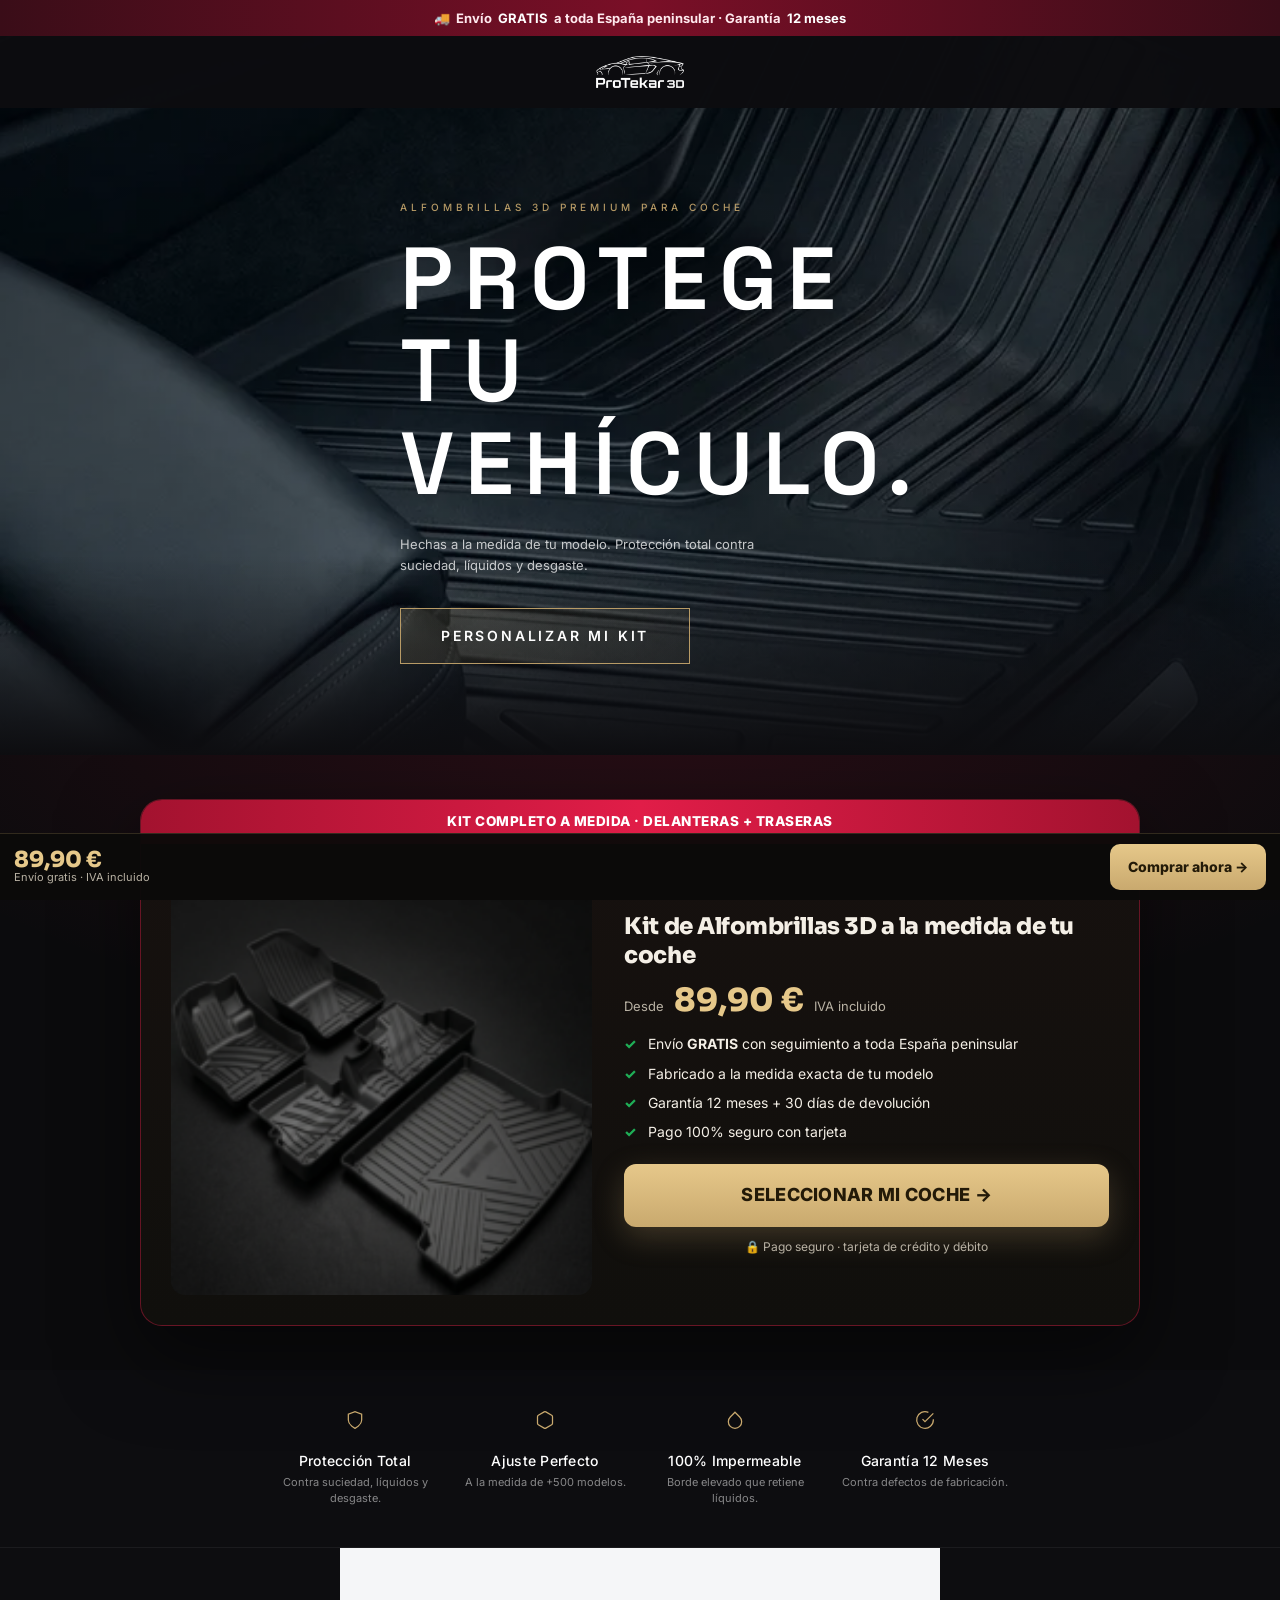
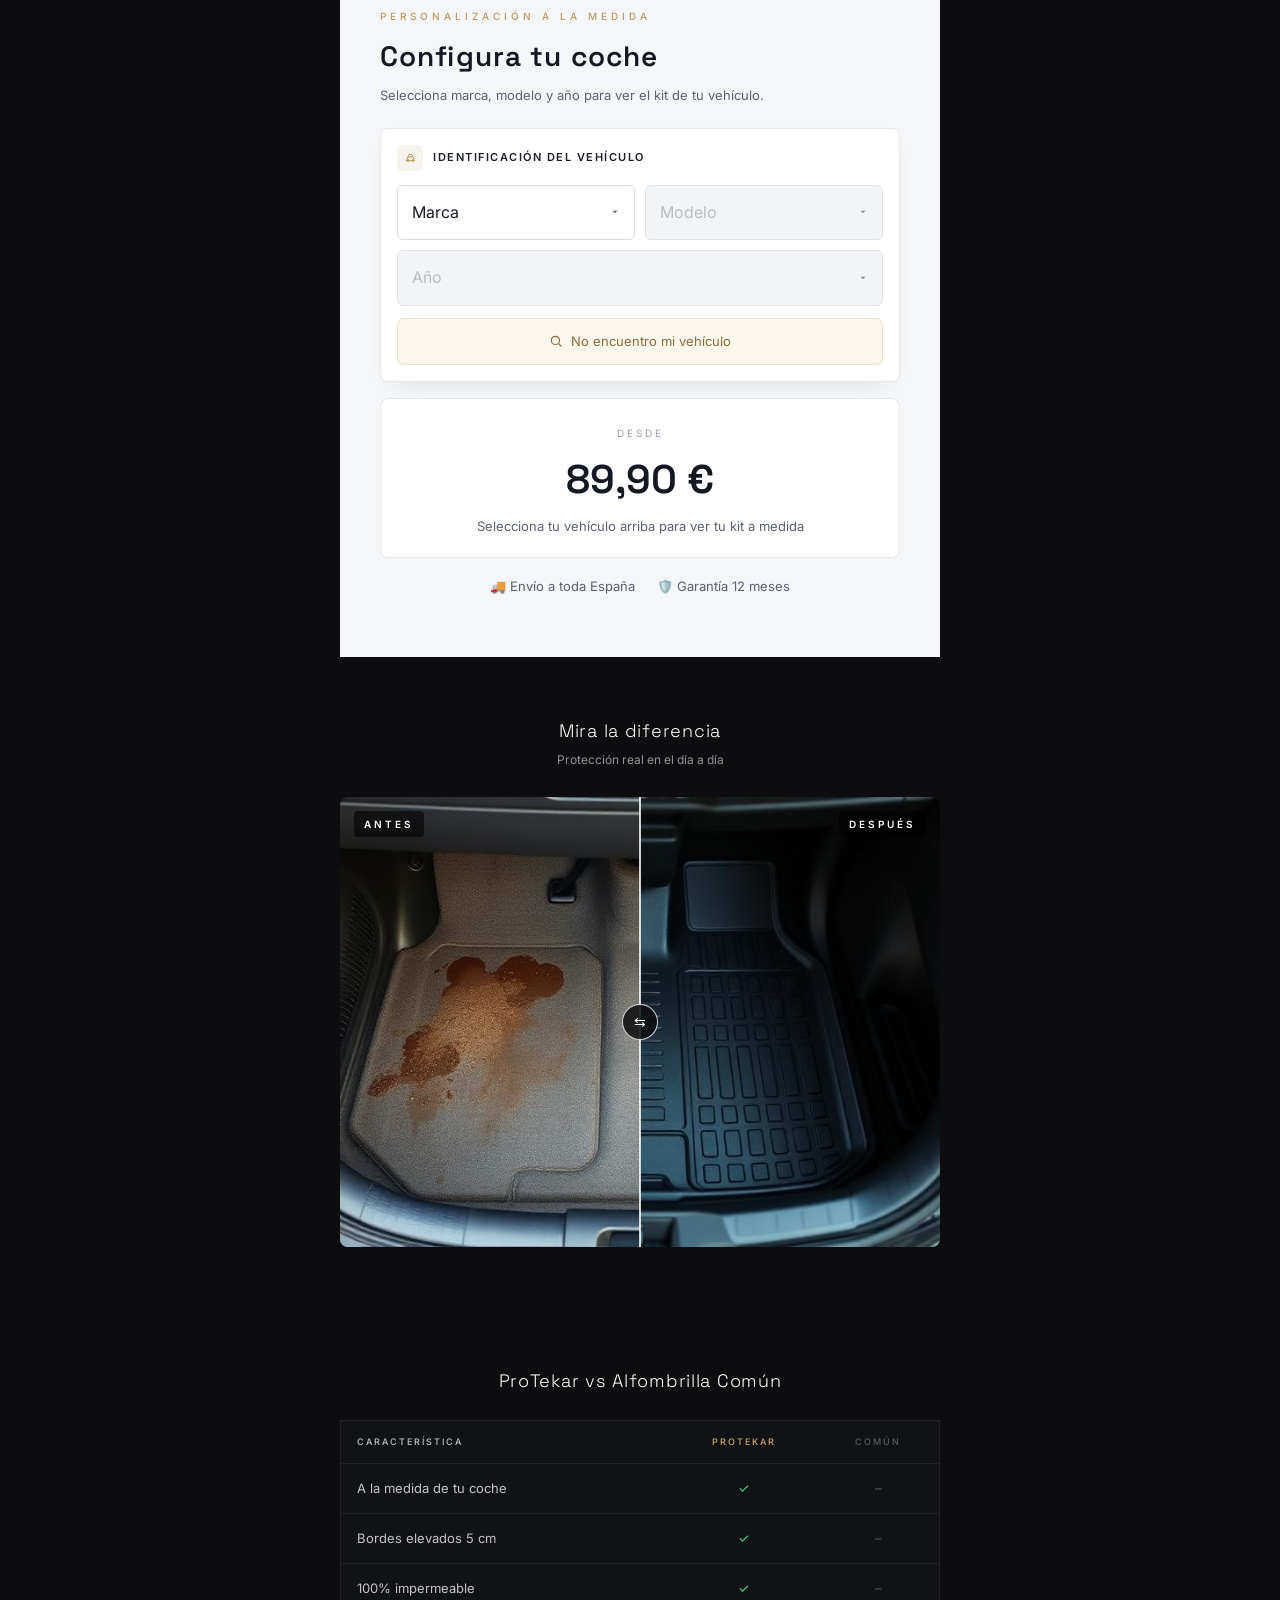
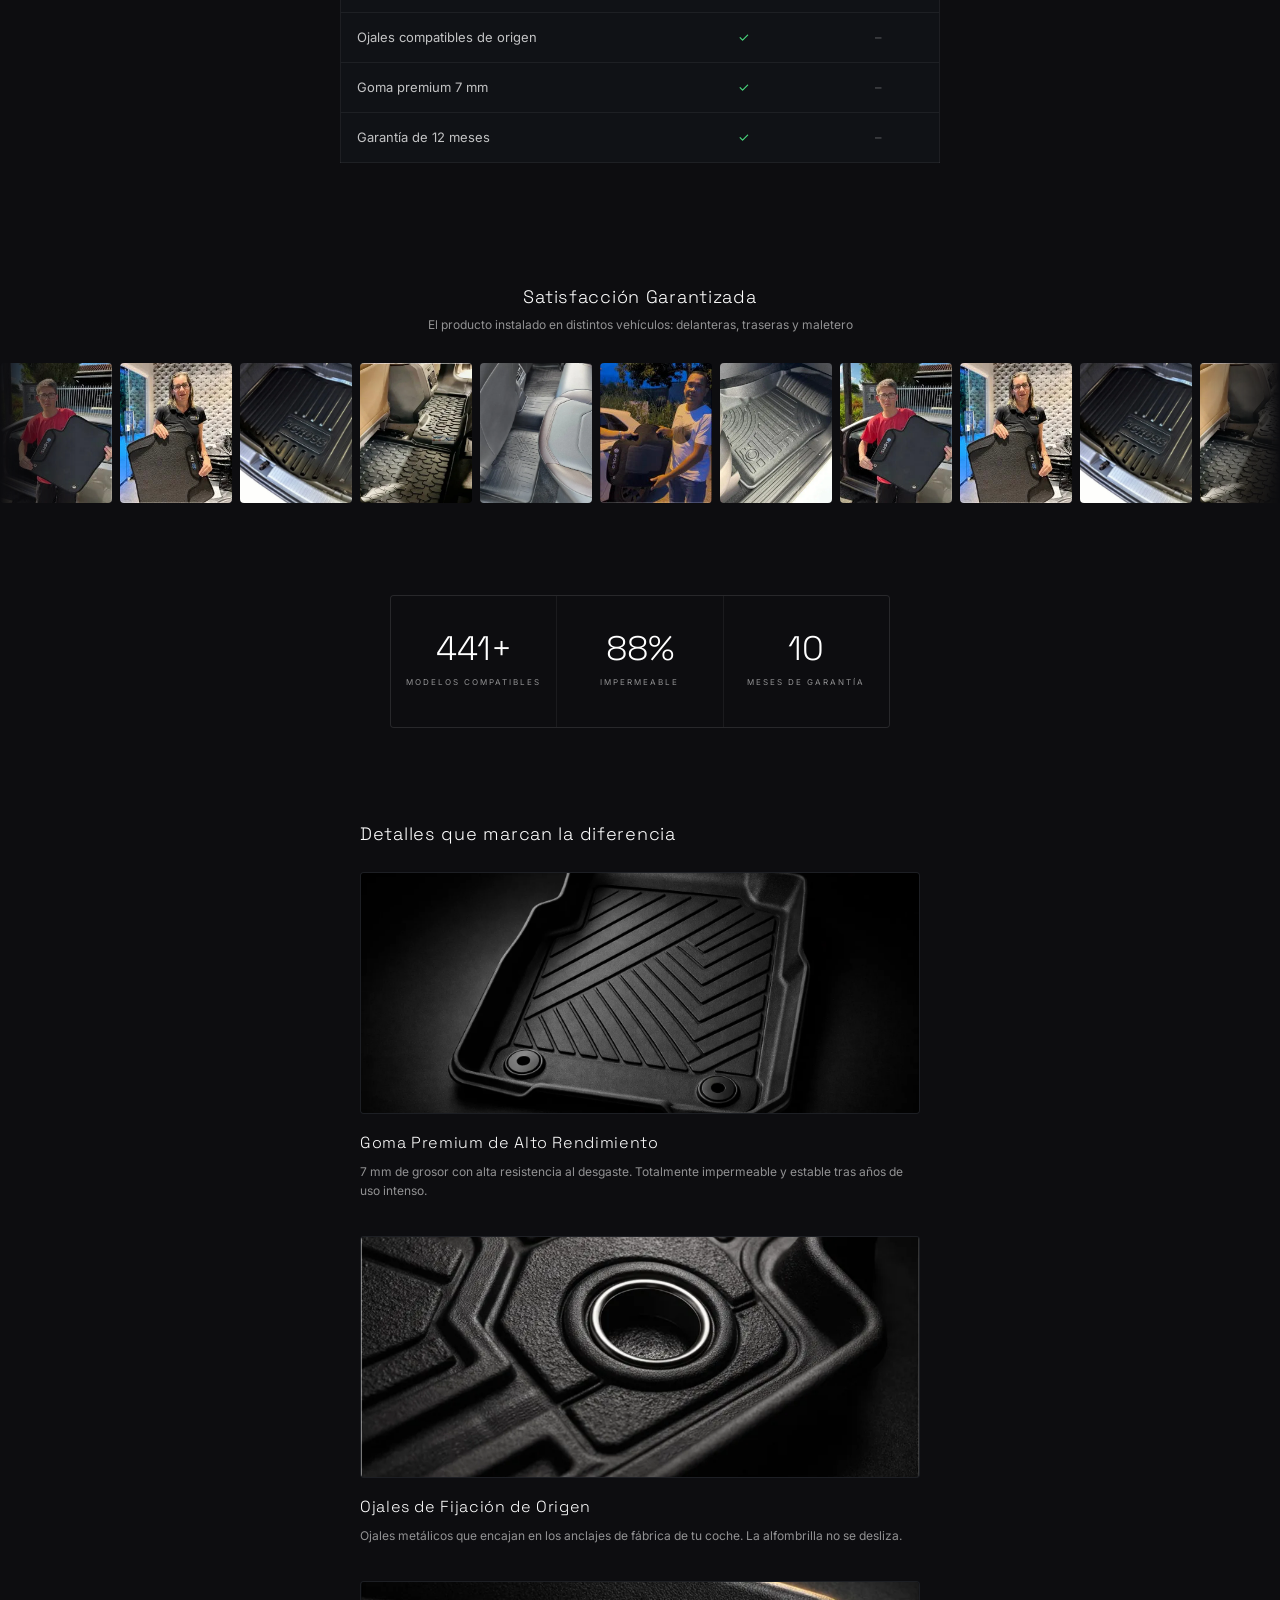
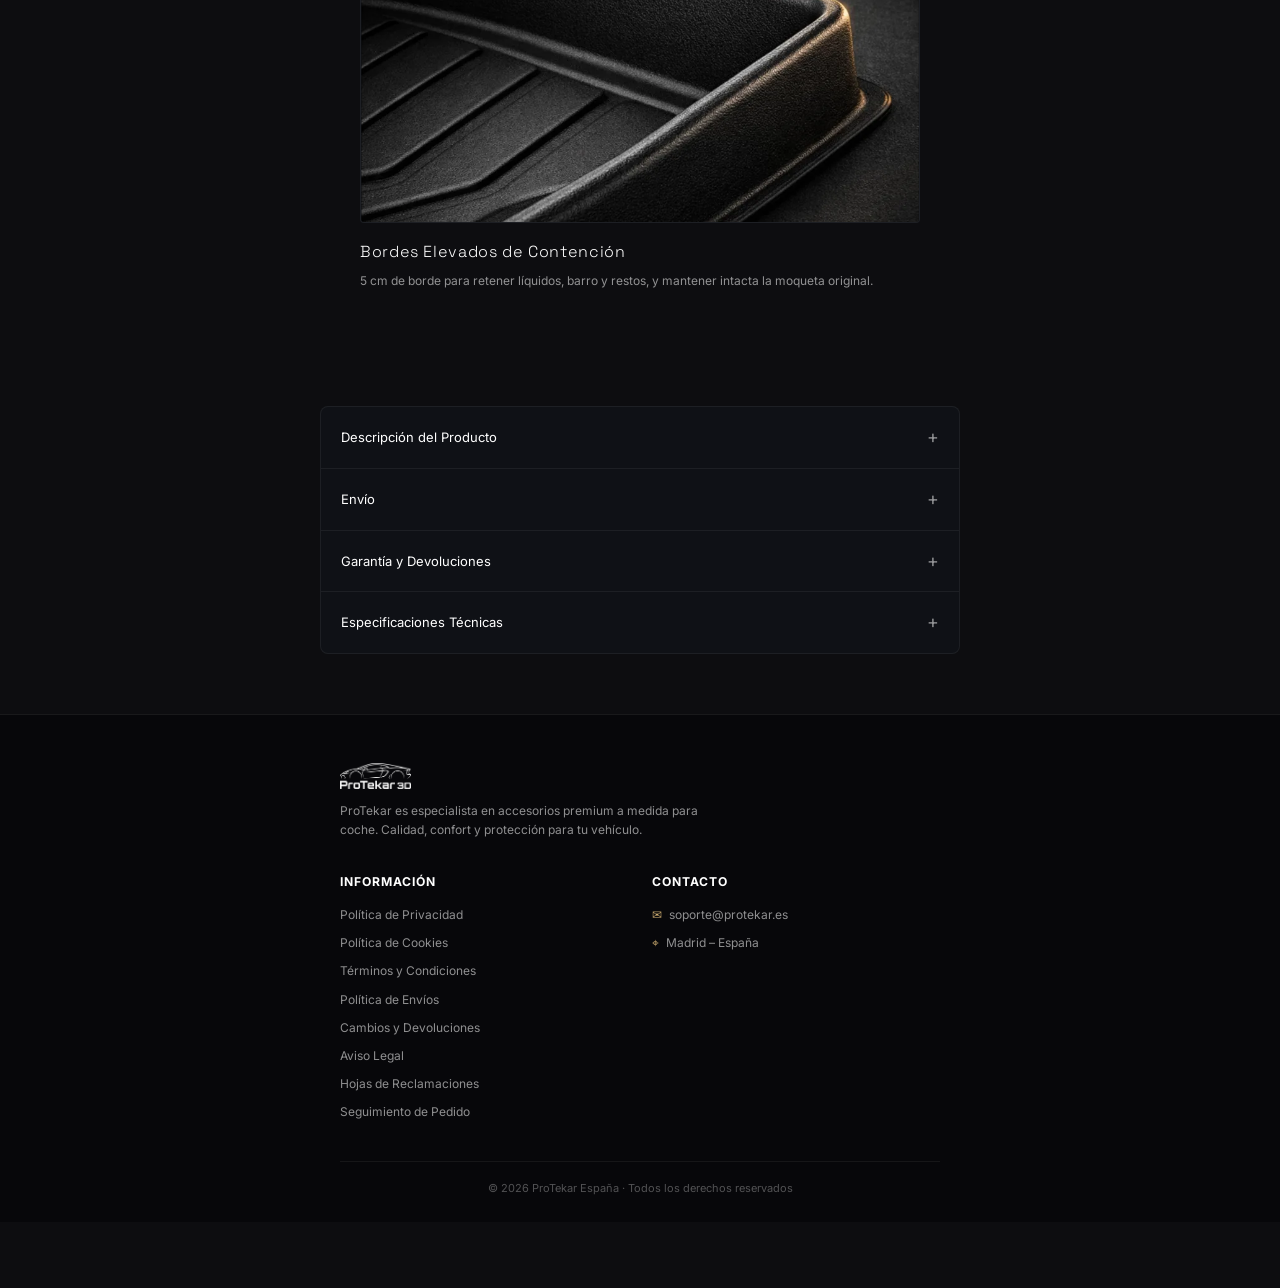
==== commit 27486e71: "Ajusta el diseño al de ProTekar Uruguay - Columna central estrecha, hero con botón outline y header " ====
--- a/index.html
+++ b/index.html
@@ -7,274 +7,279 @@
     <meta name="description" content="Alfombrillas 3D premium a medida para tu coche. Protección total contra suciedad, líquidos y desgaste. Envíos a toda España.">
     <link rel="preconnect" href="https://fonts.googleapis.com">
     <link rel="preconnect" href="https://fonts.gstatic.com" crossorigin>
-    <link href="https://fonts.googleapis.com/css2?family=Inter:wght@300;400;500;600;700;800&family=Space+Grotesk:wght@500;600;700&family=Sora:wght@600;700;800&display=swap" rel="stylesheet">
+    <link href="https://fonts.googleapis.com/css2?family=Inter:wght@300;400;500;600;700;800&family=Space+Grotesk:wght@300;500;600;700&family=Sora:wght@600;700;800&display=swap" rel="stylesheet">
     <link rel="stylesheet" href="index.css">
 </head>
 <body>
-    <!-- Announcement bar -->
-    <div class="announce">
-        <span>Envío <strong>GRATIS</strong> a toda España peninsular</span>
-        <span class="announce-sep">·</span>
-        <span>Garantía 12 meses</span>
-        <span class="announce-sep">·</span>
-        <span>30 días de devolución</span>
+    <!-- Top bar -->
+    <div class="topbar">
+        <span>🚚</span> Envío <b>GRATIS</b> a toda España peninsular · Garantía <b>12 meses</b>
     </div>
 
     <!-- Header -->
     <header class="header" id="header">
-        <div class="header-inner">
-            <button class="nav-toggle" id="navToggle" aria-label="Abrir menú" aria-expanded="false">
-                <span></span><span></span><span></span>
-            </button>
-            <a href="#hero" class="header-logo" aria-label="ProTekar España">
-                <img src="images/protekar-logo.png" alt="ProTekar 3D" width="140" height="40">
-            </a>
-            <a href="#oferta" class="header-cta">Comprar</a>
-        </div>
-        <nav class="nav-drawer" id="navDrawer">
-            <a href="#hero">Inicio</a>
-            <a href="#beneficios">Beneficios</a>
-            <a href="#configurador">Configura tu coche</a>
-            <a href="#comparativo">Comparativa</a>
-            <a href="#galeria">Fotos del producto</a>
-            <a href="#detalles">Detalles</a>
-            <a href="#faq">Preguntas frecuentes</a>
-        </nav>
+        <button class="nav-toggle" id="navToggle" aria-label="Abrir menú" aria-expanded="false">
+            <span></span><span></span><span></span>
+        </button>
+        <a href="#hero" class="header-logo" aria-label="ProTekar España">
+            <img src="images/protekar-logo.png" alt="ProTekar 3D" width="120" height="34">
+        </a>
+        <span class="header-spacer"></span>
     </header>
+
+    <!-- Side menu -->
+    <div class="menu-overlay" id="menuOverlay" hidden></div>
+    <nav class="menu" id="menu" aria-hidden="true">
+        <img src="images/protekar-logo.png" alt="ProTekar 3D" class="menu-logo">
+        <a href="#hero">Inicio</a>
+        <a href="#beneficios">Beneficios</a>
+        <a href="#configurador">Configura tu coche</a>
+        <a href="#comparativo">Antes y después</a>
+        <a href="#satisfaccion">El producto instalado</a>
+        <a href="#detalles">Detalles</a>
+        <a href="#faq">Preguntas frecuentes</a>
+    </nav>
 
     <!-- Hero -->
     <section class="hero" id="hero">
         <img class="hero-bg" src="images/produto-instalado-carro.webp" alt="" aria-hidden="true">
         <div class="hero-overlay"></div>
+        <div class="hero-overlay-bottom"></div>
         <div class="hero-content">
-            <p class="eyebrow">Alfombrillas 3D premium para coche</p>
-            <h1 class="hero-title">Protege<br>tu vehículo.</h1>
-            <p class="hero-sub">Hechas a la medida de tu modelo. Protección total contra suciedad, líquidos y desgaste.</p>
-            <a href="#configurador" class="btn-gold">Personalizar mi kit</a>
+            <p class="hero-subtitle">Alfombrillas 3D premium para coche</p>
+            <h1 class="hero-title">Protege tu vehículo.</h1>
+            <p class="hero-description">Hechas a la medida de tu modelo. Protección total contra suciedad, líquidos y desgaste.</p>
+            <a href="#configurador" class="btn-outline">PERSONALIZAR MI KIT</a>
         </div>
     </section>
 
     <!-- Offer -->
-    <section class="offer" id="oferta">
-        <div class="container">
-            <div class="offer-card">
-                <div class="offer-strip">Kit completo a medida · delanteras + traseras</div>
-                <div class="offer-body">
-                    <div class="offer-media">
-                        <img src="images/completo.webp" alt="Kit completo de alfombrillas 3D ProTekar" loading="lazy">
+    <section class="offer-sec" id="oferta">
+        <div class="offer">
+            <div class="offer-flag">KIT COMPLETO A MEDIDA · DELANTERAS + TRASERAS</div>
+            <div class="offer-grid">
+                <img class="offer-img" src="images/completo.webp" alt="Kit completo de alfombrillas 3D ProTekar">
+                <div class="offer-info">
+                    <h2>Kit de Alfombrillas 3D a la medida de tu coche</h2>
+                    <div class="price-row">
+                        <span class="price-from">Desde</span>
+                        <span class="price-now" data-price></span>
+                        <span class="price-tax">IVA incluido</span>
                     </div>
-                    <div class="offer-info">
-                        <h2 class="offer-title">Kit de Alfombrillas 3D a la medida de tu coche</h2>
-                        <div class="offer-price">
-                            <span class="price-from">Desde</span>
-                            <span class="price-now" data-price></span>
-                            <span class="price-tax">IVA incluido</span>
-                        </div>
-                        <ul class="offer-list">
-                            <li>Envío <strong>GRATIS</strong> con seguimiento a toda España peninsular</li>
-                            <li>Fabricado a la medida exacta de tu modelo</li>
-                            <li>Garantía 12 meses + 30 días de devolución</li>
-                            <li>Pago seguro con tarjeta</li>
-                        </ul>
-                        <a href="#configurador" class="btn-gold btn-block">Seleccionar mi coche →</a>
-                        <p class="offer-secure">🔒 Pago 100% seguro · tarjeta de crédito y débito</p>
-                    </div>
+                    <ul class="offer-list">
+                        <li>Envío <b>GRATIS</b> con seguimiento a toda España peninsular</li>
+                        <li>Fabricado a la medida exacta de tu modelo</li>
+                        <li>Garantía 12 meses + 30 días de devolución</li>
+                        <li>Pago 100% seguro con tarjeta</li>
+                    </ul>
+                    <a href="#configurador" class="cta-big">SELECCIONAR MI COCHE →</a>
+                    <div class="offer-pay">🔒 Pago seguro · tarjeta de crédito y débito</div>
                 </div>
             </div>
         </div>
     </section>
 
     <!-- Benefits -->
-    <section class="benefits" id="beneficios">
-        <div class="container benefits-grid">
-            <div class="benefit">
-                <svg viewBox="0 0 24 24"><path d="M12 22s8-4 8-10V5l-8-3-8 3v7c0 6 8 10 8 10z"/></svg>
-                <h3>Protección total</h3>
-                <p>Contra suciedad, líquidos y desgaste.</p>
-            </div>
-            <div class="benefit">
-                <svg viewBox="0 0 24 24"><path d="M21 16V8a2 2 0 00-1-1.73l-7-4a2 2 0 00-2 0l-7 4A2 2 0 003 8v8a2 2 0 001 1.73l7 4a2 2 0 002 0l7-4A2 2 0 0021 16z"/></svg>
-                <h3>Ajuste perfecto</h3>
-                <p>A la medida de +500 modelos.</p>
-            </div>
-            <div class="benefit">
-                <svg viewBox="0 0 24 24"><path d="M12 2.69l5.66 5.66a8 8 0 11-11.31 0z"/></svg>
-                <h3>100% impermeable</h3>
-                <p>Borde elevado que retiene líquidos.</p>
-            </div>
-            <div class="benefit">
-                <svg viewBox="0 0 24 24"><path d="M22 11.08V12a10 10 0 11-5.93-9.14"/><polyline points="22 4 12 14.01 9 11.01"/></svg>
-                <h3>Garantía 12 meses</h3>
-                <p>Contra defectos de fabricación.</p>
-            </div>
-        </div>
-    </section>
-
-    <!-- Configurator -->
-    <section class="configurator" id="configurador">
-        <div class="container">
-            <div class="section-head">
-                <p class="eyebrow">Personalización a medida</p>
-                <h2 class="section-title">Configura tu coche</h2>
-                <p class="section-sub">Selecciona marca, modelo y año para ver el kit de tu vehículo.</p>
-            </div>
-            <div class="config-card">
-                <p class="config-label">Identificación del vehículo</p>
-                <div class="config-form">
-                    <label>Marca
-                        <select id="marca">
-                            <option value="">Selecciona marca</option>
-                            <option value="audi">Audi</option>
-                            <option value="bmw">BMW</option>
-                            <option value="citroen">Citroën</option>
-                            <option value="cupra">CUPRA</option>
-                            <option value="dacia">Dacia</option>
-                            <option value="fiat">Fiat</option>
-                            <option value="ford">Ford</option>
-                            <option value="hyundai">Hyundai</option>
-                            <option value="kia">Kia</option>
-                            <option value="mazda">Mazda</option>
-                            <option value="mercedes">Mercedes-Benz</option>
-                            <option value="nissan">Nissan</option>
-                            <option value="opel">Opel</option>
-                            <option value="peugeot">Peugeot</option>
-                            <option value="renault">Renault</option>
-                            <option value="seat">SEAT</option>
-                            <option value="skoda">Škoda</option>
-                            <option value="toyota">Toyota</option>
-                            <option value="volkswagen">Volkswagen</option>
-                            <option value="volvo">Volvo</option>
-                        </select>
-                    </label>
-                    <label>Modelo
-                        <select id="modelo" disabled>
-                            <option value="">Primero selecciona marca</option>
-                        </select>
-                    </label>
-                    <label>Año
-                        <select id="anio" disabled>
-                            <option value="">Primero selecciona modelo</option>
-                        </select>
-                    </label>
-                </div>
-                <a href="mailto:soporte@protekar.es" class="config-help">No encuentro mi vehículo</a>
-                <div class="config-result" id="configuradorResultado"></div>
-                <div class="config-foot">
-                    <span>🚚 Envío a toda España</span>
-                    <span>🛡️ Garantía 12 meses</span>
-                </div>
-            </div>
-        </div>
+    <section class="beneficios" id="beneficios">
+        <div class="beneficio">
+            <svg viewBox="0 0 24 24"><path d="M12 22s8-4 8-10V5l-8-3-8 3v7c0 6 8 10 8 10z"/></svg>
+            <h3>Protección Total</h3>
+            <p>Contra suciedad, líquidos y desgaste.</p>
+        </div>
+        <div class="beneficio">
+            <svg viewBox="0 0 24 24"><path d="M21 16V8a2 2 0 00-1-1.73l-7-4a2 2 0 00-2 0l-7 4A2 2 0 003 8v8a2 2 0 001 1.73l7 4a2 2 0 002 0l7-4A2 2 0 0021 16z"/></svg>
+            <h3>Ajuste Perfecto</h3>
+            <p>A la medida de +500 modelos.</p>
+        </div>
+        <div class="beneficio">
+            <svg viewBox="0 0 24 24"><path d="M12 2.69l5.66 5.66a8 8 0 11-11.31 0z"/></svg>
+            <h3>100% Impermeable</h3>
+            <p>Borde elevado que retiene líquidos.</p>
+        </div>
+        <div class="beneficio">
+            <svg viewBox="0 0 24 24"><path d="M22 11.08V12a10 10 0 11-5.93-9.14"/><polyline points="22 4 12 14.01 9 11.01"/></svg>
+            <h3>Garantía 12 Meses</h3>
+            <p>Contra defectos de fabricación.</p>
+        </div>
+    </section>
+
+    <!-- Configurator (light section) -->
+    <section class="configurador" id="configurador">
+        <p class="eyebrow">PERSONALIZACIÓN A LA MEDIDA</p>
+        <h2 class="cfg-title">Configura tu coche</h2>
+        <p class="cfg-sub">Selecciona marca, modelo y año para ver el kit de tu vehículo.</p>
+
+        <div class="config-card">
+            <div class="config-card-head">
+                <span class="config-icon">
+                    <svg viewBox="0 0 24 24"><path d="M5 17h14M6 17l1.5-6h9L18 17M8 11l1.5-4h5L16 11"/><circle cx="8" cy="17" r="1.5"/><circle cx="16" cy="17" r="1.5"/></svg>
+                </span>
+                IDENTIFICACIÓN DEL VEHÍCULO
+            </div>
+            <div class="config-grid">
+                <select id="marca" aria-label="Marca">
+                    <option value="">Marca</option>
+                    <option value="audi">AUDI</option>
+                    <option value="bmw">BMW</option>
+                    <option value="citroen">CITROËN</option>
+                    <option value="cupra">CUPRA</option>
+                    <option value="dacia">DACIA</option>
+                    <option value="fiat">FIAT</option>
+                    <option value="ford">FORD</option>
+                    <option value="hyundai">HYUNDAI</option>
+                    <option value="kia">KIA</option>
+                    <option value="mazda">MAZDA</option>
+                    <option value="mercedes">MERCEDES-BENZ</option>
+                    <option value="nissan">NISSAN</option>
+                    <option value="opel">OPEL</option>
+                    <option value="peugeot">PEUGEOT</option>
+                    <option value="renault">RENAULT</option>
+                    <option value="seat">SEAT</option>
+                    <option value="skoda">ŠKODA</option>
+                    <option value="toyota">TOYOTA</option>
+                    <option value="volkswagen">VOLKSWAGEN</option>
+                    <option value="volvo">VOLVO</option>
+                </select>
+                <select id="modelo" aria-label="Modelo" disabled>
+                    <option value="">Modelo</option>
+                </select>
+                <select id="anio" aria-label="Año" class="full" disabled>
+                    <option value="">Año</option>
+                </select>
+            </div>
+            <a href="mailto:soporte@protekar.es" class="config-help">
+                <svg viewBox="0 0 24 24"><circle cx="11" cy="11" r="7"/><path d="M21 21l-4.3-4.3"/></svg>
+                No encuentro mi vehículo
+            </a>
+        </div>
+
+        <div class="price-card" id="configuradorResultado"></div>
+
+        <ul class="cfg-perks">
+            <li>🚚 Envío a toda España</li>
+            <li>🛡️ Garantía 12 meses</li>
+        </ul>
     </section>
 
     <!-- Before / after -->
-    <section class="compare" id="comparativo">
-        <div class="container">
-            <div class="section-head">
-                <h2 class="section-title">Mira la diferencia</h2>
-                <p class="section-sub">Protección real en el día a día</p>
-            </div>
-            <div class="ba" id="beforeAfter">
-                <img src="images/depois-tapete.jpg" alt="Alfombrilla ProTekar después de usar" class="ba-img">
-                <div class="ba-before" id="baBefore">
-                    <img src="images/antes-tapete.jpg" alt="Moqueta original sin protección" class="ba-img">
-                </div>
-                <span class="ba-tag ba-tag-l">Antes</span>
-                <span class="ba-tag ba-tag-r">Después</span>
-                <div class="ba-handle" id="baHandle"><span>⇆</span></div>
-                <input type="range" min="0" max="100" value="50" id="baRange" aria-label="Comparar antes y después">
-            </div>
-
-            <div class="table-wrap">
-                <table class="vs">
-                    <caption>ProTekar vs alfombrilla común</caption>
-                    <thead>
-                        <tr><th>Característica</th><th class="vs-pk">ProTekar</th><th>Común</th></tr>
-                    </thead>
-                    <tbody>
-                        <tr><td>A la medida de tu coche</td><td class="yes">✓</td><td class="no">✕</td></tr>
-                        <tr><td>Bordes elevados 5 cm</td><td class="yes">✓</td><td class="no">✕</td></tr>
-                        <tr><td>100% impermeable</td><td class="yes">✓</td><td class="no">✕</td></tr>
-                        <tr><td>Ojales compatibles de origen</td><td class="yes">✓</td><td class="no">✕</td></tr>
-                        <tr><td>Goma premium 7 mm</td><td class="yes">✓</td><td class="no">✕</td></tr>
-                        <tr><td>Garantía de 12 meses</td><td class="yes">✓</td><td class="no">✕</td></tr>
-                    </tbody>
-                </table>
-            </div>
-        </div>
-    </section>
-
-    <!-- Product photo gallery -->
-    <section class="gallery" id="galeria">
-        <div class="container">
-            <div class="section-head">
-                <h2 class="section-title">El producto instalado</h2>
-                <p class="section-sub">Así queda ProTekar en distintos vehículos: delanteras, traseras y maletero.</p>
-            </div>
-            <div class="gallery-grid">
-                <img src="images/cliente-1.png" alt="Alfombrilla ProTekar instalada" loading="lazy">
-                <img src="images/cliente-2.png" alt="Alfombrilla ProTekar instalada" loading="lazy">
-                <img src="images/cliente-3.webp" alt="Alfombrilla ProTekar instalada" loading="lazy">
-                <img src="images/cliente-4.webp" alt="Alfombrilla ProTekar instalada" loading="lazy">
-                <img src="images/cliente-5.webp" alt="Alfombrilla ProTekar instalada" loading="lazy">
-                <img src="images/cliente-6.png" alt="Alfombrilla ProTekar instalada" loading="lazy">
-                <img src="images/cliente-7.webp" alt="Alfombrilla ProTekar instalada" loading="lazy">
-            </div>
-        </div>
+    <section class="antes-depois" id="comparativo">
+        <h2 class="section-title-center">Mira la diferencia</h2>
+        <p class="section-sub-center">Protección real en el día a día</p>
+        <div class="ba" id="beforeAfter">
+            <img src="images/depois-tapete.jpg" alt="Alfombrilla ProTekar instalada" class="ba-img">
+            <div class="ba-before">
+                <img src="images/antes-tapete.jpg" alt="Moqueta original sin protección" class="ba-img">
+            </div>
+            <span class="ba-tag ba-tag-l">ANTES</span>
+            <span class="ba-tag ba-tag-r">DESPUÉS</span>
+            <div class="ba-handle"><span>⇆</span></div>
+            <input type="range" min="0" max="100" value="50" id="baRange" aria-label="Comparar antes y después">
+        </div>
+    </section>
+
+    <!-- Comparison table -->
+    <section class="tabela">
+        <h2 class="section-title-center">ProTekar vs Alfombrilla Común</h2>
+        <div class="table-wrap">
+            <table class="vs">
+                <thead>
+                    <tr><th>CARACTERÍSTICA</th><th class="vs-pk">PROTEKAR</th><th>COMÚN</th></tr>
+                </thead>
+                <tbody>
+                    <tr><td>A la medida de tu coche</td><td class="yes">✓</td><td class="no">–</td></tr>
+                    <tr><td>Bordes elevados 5 cm</td><td class="yes">✓</td><td class="no">–</td></tr>
+                    <tr><td>100% impermeable</td><td class="yes">✓</td><td class="no">–</td></tr>
+                    <tr><td>Ojales compatibles de origen</td><td class="yes">✓</td><td class="no">–</td></tr>
+                    <tr><td>Goma premium 7 mm</td><td class="yes">✓</td><td class="no">–</td></tr>
+                    <tr><td>Garantía de 12 meses</td><td class="yes">✓</td><td class="no">–</td></tr>
+                </tbody>
+            </table>
+        </div>
+    </section>
+
+    <!-- Product photo marquee -->
+    <section class="satisfaccion" id="satisfaccion">
+        <h2 class="section-title-center">Satisfacción Garantizada</h2>
+        <p class="section-sub-center">El producto instalado en distintos vehículos: delanteras, traseras y maletero</p>
+        <div class="marquee" aria-label="Fotos del producto instalado">
+            <div class="marquee-track">
+                <img src="images/cliente-1.png" alt="Alfombrilla ProTekar instalada">
+                <img src="images/cliente-2.png" alt="Alfombrilla ProTekar instalada">
+                <img src="images/cliente-3.webp" alt="Alfombrilla ProTekar instalada">
+                <img src="images/cliente-4.webp" alt="Alfombrilla ProTekar instalada">
+                <img src="images/cliente-5.webp" alt="Alfombrilla ProTekar instalada">
+                <img src="images/cliente-6.png" alt="Alfombrilla ProTekar instalada">
+                <img src="images/cliente-7.webp" alt="Alfombrilla ProTekar instalada">
+                <img src="images/cliente-1.png" alt="" aria-hidden="true">
+                <img src="images/cliente-2.png" alt="" aria-hidden="true">
+                <img src="images/cliente-3.webp" alt="" aria-hidden="true">
+                <img src="images/cliente-4.webp" alt="" aria-hidden="true">
+                <img src="images/cliente-5.webp" alt="" aria-hidden="true">
+                <img src="images/cliente-6.png" alt="" aria-hidden="true">
+                <img src="images/cliente-7.webp" alt="" aria-hidden="true">
+            </div>
+        </div>
+    </section>
+
+    <!-- Customer reviews (rendered from reviews.js; hidden while empty) -->
+    <section class="resenas" id="resenas" hidden>
+        <div class="resenas-header">
+            <div class="resenas-badge">
+                <span class="stars">★★★★★</span>
+                <span class="rating-inline"><strong id="ratingAvg"></strong> · <span id="ratingCount"></span></span>
+            </div>
+            <h2 class="section-title-center">Lo que dicen nuestros clientes</h2>
+            <p class="section-sub-center">Reseñas de clientes con fotos del producto instalado</p>
+        </div>
+        <div id="resenasList"></div>
     </section>
 
     <!-- Stats -->
-    <section class="stats">
-        <div class="container stats-grid">
-            <div><span class="stat-num" data-count="500" data-suffix="+">0</span><span class="stat-label">Modelos compatibles</span></div>
-            <div><span class="stat-num" data-count="100" data-suffix="%">0</span><span class="stat-label">Impermeable</span></div>
-            <div><span class="stat-num" data-count="12">0</span><span class="stat-label">Meses de garantía</span></div>
+    <section class="estadisticas">
+        <div class="stats-grid">
+            <div class="stat"><span class="stat-num" data-count="500" data-suffix="+">0</span><span class="stat-label">MODELOS COMPATIBLES</span></div>
+            <div class="stat"><span class="stat-num" data-count="100" data-suffix="%">0</span><span class="stat-label">IMPERMEABLE</span></div>
+            <div class="stat"><span class="stat-num" data-count="12">0</span><span class="stat-label">MESES DE GARANTÍA</span></div>
         </div>
     </section>
 
     <!-- Details -->
-    <section class="details" id="detalles">
-        <div class="container">
-            <div class="section-head">
-                <h2 class="section-title">Detalles que marcan la diferencia</h2>
-            </div>
-            <div class="details-grid">
-                <article class="detail">
-                    <img src="images/detalhe-borracha.webp" alt="Goma premium de 7 mm" loading="lazy">
-                    <h3>Goma premium de alto rendimiento</h3>
-                    <p>7 mm de grosor con alta resistencia al desgaste. Totalmente impermeable y estable tras años de uso intenso.</p>
-                </article>
-                <article class="detail">
-                    <img src="images/detalhe-ilhos.webp" alt="Ojales de fijación de origen" loading="lazy">
-                    <h3>Ojales de fijación de origen</h3>
-                    <p>Ojales metálicos que encajan en los anclajes de fábrica de tu coche. La alfombrilla no se desliza.</p>
-                </article>
-                <article class="detail">
-                    <img src="images/detalhe-borda.webp" alt="Bordes elevados de 5 cm" loading="lazy">
-                    <h3>Bordes elevados de contención</h3>
-                    <p>5 cm de borde para retener líquidos, barro y restos, y mantener intacta la moqueta original.</p>
-                </article>
-            </div>
-        </div>
+    <section class="detalles" id="detalles">
+        <h2 class="section-title-left">Detalles que marcan la diferencia</h2>
+        <article class="detalle">
+            <div class="detalle-image"><img src="images/detalhe-borracha.webp" alt="Goma premium de 7 mm" loading="lazy"></div>
+            <h3>Goma Premium de Alto Rendimiento</h3>
+            <p>7 mm de grosor con alta resistencia al desgaste. Totalmente impermeable y estable tras años de uso intenso.</p>
+        </article>
+        <article class="detalle">
+            <div class="detalle-image"><img src="images/detalhe-ilhos.webp" alt="Ojales de fijación de origen" loading="lazy"></div>
+            <h3>Ojales de Fijación de Origen</h3>
+            <p>Ojales metálicos que encajan en los anclajes de fábrica de tu coche. La alfombrilla no se desliza.</p>
+        </article>
+        <article class="detalle">
+            <div class="detalle-image"><img src="images/detalhe-borda.webp" alt="Bordes elevados de 5 cm" loading="lazy"></div>
+            <h3>Bordes Elevados de Contención</h3>
+            <p>5 cm de borde para retener líquidos, barro y restos, y mantener intacta la moqueta original.</p>
+        </article>
     </section>
 
     <!-- FAQ -->
     <section class="faq" id="faq">
-        <div class="container narrow">
-            <details>
-                <summary>Descripción del producto</summary>
+        <div class="faq-accordion">
+            <details class="faq-item">
+                <summary>Descripción del Producto</summary>
                 <p>Kit de alfombrillas 3D en goma termoformada, fabricado a la medida del modelo y año de tu coche. Incluye delanteras y traseras, con bordes elevados y ojales compatibles con los anclajes de origen.</p>
             </details>
-            <details>
+            <details class="faq-item">
                 <summary>Envío</summary>
                 <p>Envío gratuito con seguimiento a toda España peninsular. Baleares, Canarias, Ceuta y Melilla: consulta condiciones. Recibirás el número de seguimiento por email al expedir tu pedido.</p>
             </details>
-            <details>
-                <summary>Garantía y devoluciones</summary>
+            <details class="faq-item">
+                <summary>Garantía y Devoluciones</summary>
                 <p>12 meses de garantía contra defectos de fabricación y 30 días para devolver el producto si no te convence, conforme a la normativa de consumo española.</p>
             </details>
-            <details>
-                <summary>Especificaciones técnicas</summary>
+            <details class="faq-item">
+                <summary>Especificaciones Técnicas</summary>
                 <ul>
                     <li>Material: goma premium de alto rendimiento</li>
                     <li>Grosor: 7 mm</li>
@@ -288,40 +293,45 @@
 
     <!-- Footer -->
     <footer class="footer">
-        <div class="container footer-grid">
-            <div>
-                <img src="images/protekar-logo.png" alt="ProTekar 3D" width="140" height="40" class="footer-logo">
-                <p>ProTekar es especialista en accesorios premium a medida para coche. Calidad, confort y protección para tu vehículo.</p>
-            </div>
-            <div>
-                <h4>Información</h4>
-                <ul>
-                    <li><a href="#">Política de Privacidad</a></li>
-                    <li><a href="#">Política de Cookies</a></li>
-                    <li><a href="#">Términos y Condiciones</a></li>
-                    <li><a href="#">Política de Envíos</a></li>
-                    <li><a href="#">Cambios y Devoluciones</a></li>
-                    <li><a href="#">Aviso Legal</a></li>
-                    <li><a href="#">Seguimiento de Pedido</a></li>
-                </ul>
-            </div>
-            <div>
-                <h4>Contacto</h4>
-                <ul>
-                    <li><a href="mailto:soporte@protekar.es">soporte@protekar.es</a></li>
-                    <li>Madrid – España</li>
-                </ul>
-            </div>
-        </div>
-        <p class="footer-bottom">© 2026 ProTekar España · Todos los derechos reservados</p>
+        <div class="footer-inner">
+            <img src="images/protekar-logo.png" alt="ProTekar 3D" class="footer-logo">
+            <p class="footer-about">ProTekar es especialista en accesorios premium a medida para coche. Calidad, confort y protección para tu vehículo.</p>
+            <div class="footer-cols">
+                <div>
+                    <h4>Información</h4>
+                    <ul>
+                        <li><a href="#">Política de Privacidad</a></li>
+                        <li><a href="#">Política de Cookies</a></li>
+                        <li><a href="#">Términos y Condiciones</a></li>
+                        <li><a href="#">Política de Envíos</a></li>
+                        <li><a href="#">Cambios y Devoluciones</a></li>
+                        <li><a href="#">Aviso Legal</a></li>
+                        <li><a href="#">Hojas de Reclamaciones</a></li>
+                        <li><a href="#">Seguimiento de Pedido</a></li>
+                    </ul>
+                </div>
+                <div>
+                    <h4>Contacto</h4>
+                    <ul>
+                        <li><span class="ico">✉</span> <a href="mailto:soporte@protekar.es">soporte@protekar.es</a></li>
+                        <li><span class="ico">⌖</span> Madrid – España</li>
+                    </ul>
+                </div>
+            </div>
+            <p class="footer-bottom">© 2026 ProTekar España · Todos los derechos reservados</p>
+        </div>
     </footer>
 
     <!-- Sticky buy bar -->
-    <div class="buybar" id="buybar">
-        <div class="buybar-price"><small>Desde</small> <span data-price></span></div>
-        <a href="#configurador" class="btn-gold btn-sm">Comprar ahora</a>
+    <div class="sticky" id="buybar">
+        <div class="sticky-info">
+            <span class="price-now" data-price></span>
+            <small>Envío gratis · IVA incluido</small>
+        </div>
+        <a href="#configurador" class="sticky-cta">Comprar ahora →</a>
     </div>
 
+    <script src="reviews.js"></script>
     <script src="app.js"></script>
 </body>
 </html>
--- a/index.css
+++ b/index.css
@@ -1,374 +1,415 @@
 /* ========================================
    ProTekar España – Design system
-   Dark premium + gold, Space Grotesk / Sora / Inter
+   Columna central estrecha, dark + dorado, sección configurador clara
    ======================================== */
 
 :root {
     --bg-primary: #0d0d10;
     --bg-secondary: #111318;
-    --bg-card: #111318;
+    --bg-card: rgba(17, 19, 24, 0.8);
     --border-color: rgba(255, 255, 255, 0.06);
     --border-light: rgba(255, 255, 255, 0.08);
     --gold: #b89b66;
     --gold-accent: #c9a96e;
     --gold-light: #d4af7a;
     --gold-bright: #e6c88a;
-    --crimson: #7a1424;
-    --crimson-2: #b0203a;
+    --red: #e11d48;
     --green: #4ade80;
-    --red: #e11d48;
     --text-primary: #fff;
     --text-cream: #f4efe6;
+    --text-muted-warm: #b9b2a4;
     --text-secondary: rgba(255, 255, 255, 0.55);
     --text-muted: rgba(255, 255, 255, 0.3);
+    --light-bg: #f5f6f8;
+    --light-border: #e4e7ec;
+    --light-input: #d3d8e0;
+    --ink: #141821;
+    --ink-2: #1a1d24;
     --font-body: 'Inter', -apple-system, BlinkMacSystemFont, 'Segoe UI', sans-serif;
     --font-heading: 'Space Grotesk', 'Inter', sans-serif;
     --font-display: 'Sora', 'Inter', sans-serif;
-    --radius: 14px;
-    --header-h: 64px;
+    --col: 600px;
 }
 
 * { box-sizing: border-box; margin: 0; padding: 0; }
-html { scroll-behavior: smooth; }
+html { scroll-behavior: smooth; scroll-padding-top: 110px; }
 body {
     background: var(--bg-primary);
     color: var(--text-primary);
     font-family: var(--font-body);
-    font-size: 15px;
     line-height: 1.6;
     -webkit-font-smoothing: antialiased;
-    padding-bottom: 72px;
+    padding-top: 36px;
+    padding-bottom: 66px;
 }
 img { max-width: 100%; display: block; }
 a { color: inherit; text-decoration: none; }
-.container { width: 100%; max-width: 1120px; margin: 0 auto; padding: 0 20px; }
-.narrow { max-width: 760px; }
-
-/* ---- Shared ---- */
-.eyebrow {
+section { padding: 60px 40px; }
+
+/* ---- Top bar ---- */
+.topbar {
+    position: fixed;
+    top: 0; left: 0; right: 0;
+    z-index: 70;
+    height: 36px;
+    display: flex;
+    align-items: center;
+    justify-content: center;
+    gap: 6px;
+    padding: 9px 12px;
+    background: linear-gradient(90deg, #3a0d18, #7a0f27 50%, #3a0d18);
+    color: #ffe9ee;
+    font-size: 13px;
+    font-weight: 700;
+    white-space: nowrap;
+    overflow: hidden;
+}
+.topbar b { color: #fff; }
+
+/* ---- Header ---- */
+.header {
+    position: sticky;
+    top: 36px;
+    z-index: 60;
+    display: grid;
+    grid-template-columns: 1fr auto 1fr;
+    align-items: center;
+    padding: 20px 40px;
+    background: rgba(13, 13, 16, 0.98);
+}
+.header-logo img { height: 32px; width: auto; }
+.nav-toggle {
+    width: 22px; height: 16px;
+    display: flex; flex-direction: column; justify-content: space-between;
+    background: none; border: 0; cursor: pointer;
+}
+.nav-toggle span { height: 1.5px; background: #fff; border-radius: 2px; }
+
+/* ---- Side menu ---- */
+.menu-overlay {
+    position: fixed; inset: 0;
+    z-index: 80;
+    background: rgba(0, 0, 0, 0.6);
+}
+.menu {
+    position: fixed;
+    top: 0; bottom: 0; left: 0;
+    z-index: 90;
+    width: min(300px, 85vw);
+    background: var(--bg-secondary);
+    border-right: 1px solid var(--border-color);
+    padding: 28px 0;
+    display: flex;
+    flex-direction: column;
+    transform: translateX(-100%);
+    transition: transform .3s ease;
+}
+.menu.open { transform: none; }
+.menu-logo { height: 30px; width: auto; margin: 0 24px 24px; }
+.menu a {
+    padding: 14px 24px;
+    font-size: 14px;
+    color: var(--text-secondary);
+    border-top: 1px solid var(--border-color);
+}
+.menu a:hover { color: var(--gold-accent); }
+
+/* ---- Hero ---- */
+.hero {
+    position: relative;
+    height: 720px;
+    margin-top: -73px;
+    padding: 0 20px;
+    display: flex;
+    align-items: center;
+    justify-content: center;
+    overflow: hidden;
+}
+.hero-bg { position: absolute; inset: 0; width: 100%; height: 100%; object-fit: cover; }
+.hero-overlay {
+    position: absolute; inset: 0;
+    background: linear-gradient(160deg, rgba(0,0,0,.55) 0%, rgba(0,0,0,.38) 60%, rgba(13,13,16,.6) 100%);
+}
+.hero-overlay-bottom {
+    position: absolute; left: 0; right: 0; bottom: 0;
+    height: 200px;
+    background: linear-gradient(rgba(0,0,0,0), var(--bg-primary));
+}
+.hero-content { position: relative; width: 480px; max-width: 100%; padding-top: 73px; }
+.hero-subtitle, .eyebrow {
     font-size: 10px;
     font-weight: 500;
     letter-spacing: 4px;
     text-transform: uppercase;
     color: rgba(201, 169, 110, 0.9);
-    margin-bottom: 14px;
-}
-.section-head { text-align: center; margin-bottom: 40px; }
-.section-title {
-    font-family: var(--font-heading);
-    font-weight: 600;
-    font-size: clamp(1.8rem, 4vw, 2.6rem);
-    letter-spacing: -0.01em;
-    line-height: 1.15;
-}
-.section-sub { color: var(--text-secondary); margin-top: 10px; }
-section { padding: 80px 0; }
-
-.btn-gold {
-    display: inline-flex;
-    align-items: center;
-    justify-content: center;
-    gap: 8px;
-    padding: 16px 34px;
-    background: linear-gradient(135deg, var(--gold-accent), var(--gold-bright));
-    color: #1a1d24;
-    font-weight: 700;
-    font-size: 13px;
-    letter-spacing: 2px;
-    text-transform: uppercase;
-    border-radius: 10px;
-    border: 0;
-    cursor: pointer;
-    box-shadow: 0 10px 40px rgba(201, 169, 110, 0.18);
-    transition: transform .25s, box-shadow .25s;
-}
-.btn-gold:hover { transform: translateY(-2px); box-shadow: 0 14px 50px rgba(201, 169, 110, 0.3); }
-.btn-block { width: 100%; }
-.btn-sm { padding: 11px 20px; font-size: 12px; letter-spacing: 1px; }
-
-/* ---- Announcement ---- */
-.announce {
-    background: linear-gradient(90deg, var(--crimson), var(--crimson-2), var(--crimson));
-    font-size: 12px;
-    font-weight: 500;
-    letter-spacing: .5px;
-    text-align: center;
-    padding: 8px 16px;
-    display: flex;
-    justify-content: center;
-    flex-wrap: wrap;
-    gap: 6px;
-}
-.announce-sep { opacity: .5; }
-
-/* ---- Header ---- */
-.header {
-    position: sticky;
-    top: 0;
-    z-index: 50;
-    background: rgba(13, 13, 16, 0.95);
-    backdrop-filter: blur(12px);
-    border-bottom: 1px solid var(--border-color);
-}
-.header-inner {
-    height: var(--header-h);
-    max-width: 1120px;
-    margin: 0 auto;
-    padding: 0 20px;
-    display: grid;
-    grid-template-columns: 1fr auto 1fr;
-    align-items: center;
-}
-.header-logo img { height: 34px; width: auto; }
-.header-cta {
-    justify-self: end;
-    font-size: 12px;
-    font-weight: 600;
-    letter-spacing: 1.5px;
-    text-transform: uppercase;
-    color: var(--gold-accent);
-    border: 1px solid rgba(201, 169, 110, .35);
-    padding: 8px 16px;
-    border-radius: 8px;
-}
-.nav-toggle {
-    width: 28px; height: 20px;
-    display: flex; flex-direction: column; justify-content: space-between;
-    background: none; border: 0; cursor: pointer;
-}
-.nav-toggle span { height: 2px; background: #fff; border-radius: 2px; transition: .3s; }
-.nav-toggle.active span:nth-child(1) { transform: translateY(9px) rotate(45deg); }
-.nav-toggle.active span:nth-child(2) { opacity: 0; }
-.nav-toggle.active span:nth-child(3) { transform: translateY(-9px) rotate(-45deg); }
-.nav-drawer {
-    display: grid;
-    max-height: 0;
-    overflow: hidden;
-    transition: max-height .35s ease;
-    background: var(--bg-secondary);
-}
-.nav-drawer.open { max-height: 480px; border-top: 1px solid var(--border-color); }
-.nav-drawer a {
-    padding: 14px 24px;
-    font-size: 14px;
-    border-bottom: 1px solid var(--border-color);
-    color: var(--text-secondary);
-}
-.nav-drawer a:hover { color: var(--gold-accent); }
-
-/* ---- Hero ---- */
-.hero {
-    position: relative;
-    min-height: calc(100vh - var(--header-h) - 34px);
-    display: flex;
-    align-items: center;
-    overflow: hidden;
-    padding: 0;
-}
-.hero-bg {
-    position: absolute; inset: 0;
-    width: 100%; height: 100%;
-    object-fit: cover;
-    filter: grayscale(.3);
-}
-.hero-overlay {
-    position: absolute; inset: 0;
-    background:
-        linear-gradient(90deg, rgba(13,13,16,.35) 0%, rgba(13,13,16,.75) 55%, rgba(13,13,16,.95) 100%),
-        linear-gradient(0deg, var(--bg-primary) 0%, transparent 35%);
-}
-.hero-content {
-    position: relative;
-    margin-left: auto;
-    width: min(620px, 100%);
-    padding: 80px 24px;
+    margin-bottom: 18px;
 }
 .hero-title {
     font-family: var(--font-heading);
     font-weight: 600;
-    font-size: clamp(3rem, 9vw, 5.5rem);
-    line-height: 1.02;
+    font-size: 88px;
+    line-height: 1.05;
     letter-spacing: .12em;
     text-transform: uppercase;
-    margin-bottom: 22px;
-}
-.hero-sub { color: var(--text-secondary); max-width: 420px; margin-bottom: 30px; }
+    margin-bottom: 24px;
+}
+.hero-description {
+    max-width: 360px;
+    font-size: 13px;
+    color: rgba(255, 255, 255, 0.75);
+    margin-bottom: 32px;
+}
+.btn-outline {
+    display: inline-block;
+    padding: 16px 40px;
+    border: 1px solid var(--gold);
+    background: linear-gradient(135deg, rgba(184,155,102,.15), rgba(184,155,102,.05));
+    font-size: 14px;
+    font-weight: 600;
+    letter-spacing: 2.8px;
+    transition: background .3s;
+}
+.btn-outline:hover { background: rgba(184, 155, 102, .25); }
 
 /* ---- Offer ---- */
-.offer { padding-top: 40px; }
-.offer-card {
-    border: 1px solid rgba(201, 169, 110, .3);
-    border-radius: 18px;
-    overflow: hidden;
-    background: linear-gradient(180deg, #1a0d12 0%, var(--bg-secondary) 40%);
-    box-shadow: 0 30px 80px rgba(0,0,0,.5);
-}
-.offer-strip {
-    background: linear-gradient(90deg, var(--crimson), var(--crimson-2));
+.offer-sec {
+    padding: 44px 16px;
+    background: #0b0b0d radial-gradient(1200px 500px at 50% -10%, rgba(225, 29, 72, 0.14), rgba(0, 0, 0, 0) 70%);
+}
+.offer {
+    max-width: 1000px;
+    margin: 0 auto;
+    border: 1px solid rgba(225, 29, 72, 0.4);
+    border-radius: 22px;
+    overflow: hidden;
+    background: linear-gradient(#17110f, #100f0c);
+    box-shadow: 0 30px 80px rgba(0, 0, 0, .5);
+}
+.offer-flag {
+    background: linear-gradient(90deg, #a3122f, var(--red), #a3122f);
     text-align: center;
-    font-size: 12px;
-    font-weight: 600;
-    letter-spacing: 2px;
-    text-transform: uppercase;
-    padding: 10px;
-}
-.offer-body {
+    font-size: 13.5px;
+    font-weight: 800;
+    letter-spacing: .5px;
+    padding: 11px;
+}
+.offer-grid {
     display: grid;
-    grid-template-columns: 1fr 1.2fr;
-    gap: 36px;
-    padding: 36px;
-}
-.offer-media {
-    background: #0b0b0d;
-    border-radius: var(--radius);
-    border: 1px solid var(--border-light);
-    display: grid;
-    place-items: center;
-    padding: 20px;
-}
-.offer-title {
+    grid-template-columns: 1fr 1.15fr;
+    gap: 32px;
+    padding: 30px;
+    align-items: center;
+}
+.offer-img { width: 100%; border-radius: 14px; background: #000; }
+.offer-info h2 {
     font-family: var(--font-display);
     font-weight: 800;
-    font-size: 1.45rem;
+    font-size: 23px;
     letter-spacing: -0.02em;
+    line-height: 1.25;
     color: var(--text-cream);
     margin-bottom: 14px;
 }
-.offer-price { display: flex; align-items: baseline; flex-wrap: wrap; gap: 10px; margin-bottom: 18px; }
-.price-from { color: var(--text-secondary); font-size: 13px; }
+.price-row { display: flex; align-items: baseline; flex-wrap: wrap; gap: 10px; margin-bottom: 16px; }
+.price-from, .price-tax { font-size: 13px; color: var(--text-muted-warm); }
 .price-now {
     font-family: var(--font-display);
     font-weight: 800;
-    font-size: 2.4rem;
+    font-size: 32px;
     color: var(--gold-bright);
     line-height: 1;
 }
-.price-tax { font-size: 12px; color: var(--text-muted); }
-.offer-list { list-style: none; margin-bottom: 24px; display: grid; gap: 8px; }
-.offer-list li { padding-left: 24px; position: relative; color: #b9b2a4; font-size: 14px; }
-.offer-list li::before { content: '✓'; position: absolute; left: 0; color: var(--green); font-weight: 700; }
-.offer-list strong { color: var(--green); }
-.offer-secure { text-align: center; margin-top: 12px; font-size: 12px; color: var(--text-muted); }
+.offer-list { list-style: none; display: grid; gap: 7px; margin-bottom: 20px; }
+.offer-list li { position: relative; padding-left: 24px; font-size: 14px; color: var(--text-cream); }
+.offer-list li::before { content: '✓'; position: absolute; left: 0; color: #1faf57; font-weight: 800; }
+.cta-big {
+    display: block;
+    text-align: center;
+    padding: 17px 20px;
+    border-radius: 12px;
+    background: linear-gradient(180deg, var(--gold-bright), var(--gold-accent));
+    color: #231a08;
+    font-size: 18px;
+    font-weight: 800;
+    letter-spacing: .3px;
+    box-shadow: 0 10px 30px rgba(201, 169, 110, .25);
+    transition: transform .2s;
+}
+.cta-big:hover { transform: translateY(-2px); }
+.offer-pay { text-align: center; margin-top: 10px; font-size: 12px; color: var(--text-muted-warm); }
 
 /* ---- Benefits ---- */
-.benefits { padding: 40px 0; border-block: 1px solid var(--border-color); }
-.benefits-grid { display: grid; grid-template-columns: repeat(4, 1fr); gap: 24px; }
-.benefit { text-align: center; }
-.benefit svg {
-    width: 30px; height: 30px;
+.beneficios {
+    display: flex;
+    justify-content: center;
+    flex-wrap: wrap;
+    gap: 16px 15px;
+    padding: 40px 20px;
+    border-bottom: 1px solid var(--border-color);
+}
+.beneficio { width: 175px; text-align: center; }
+.beneficio svg {
+    width: 20px; height: 20px;
     fill: none; stroke: var(--gold-accent); stroke-width: 1.5;
     margin: 0 auto 12px;
 }
-.benefit h3 { font-size: 14px; font-weight: 600; letter-spacing: .02em; margin-bottom: 4px; }
-.benefit p { font-size: 13px; color: var(--text-secondary); }
-
-/* ---- Configurator ---- */
+.beneficio h3 { font-size: 14px; font-weight: 500; letter-spacing: .02em; margin-bottom: 2px; }
+.beneficio p { font-size: 11px; color: rgba(255, 255, 255, 0.5); line-height: 1.5; }
+
+/* ---- Configurator (light) ---- */
+.configurador {
+    max-width: var(--col);
+    margin: 0 auto;
+    background: var(--light-bg);
+    color: var(--ink);
+}
+.configurador .eyebrow { color: var(--gold); margin-bottom: 10px; }
+.cfg-title {
+    font-family: var(--font-heading);
+    font-weight: 600;
+    font-size: 28px;
+    letter-spacing: .04em;
+    color: var(--ink);
+}
+.cfg-sub { font-size: 13px; color: #5b6170; margin: 6px 0 22px; }
+.config-card, .price-card {
+    background: #fff;
+    border: 1px solid var(--light-border);
+    border-radius: 8px;
+}
 .config-card {
-    max-width: 760px;
-    margin: 0 auto;
-    background: var(--bg-card);
-    border: 1px solid var(--border-light);
-    border-radius: 18px;
-    padding: 32px;
-}
-.config-label {
+    padding: 16px;
+    box-shadow: 0 8px 26px -16px rgba(20, 24, 33, 0.22);
+}
+.config-card-head {
+    display: flex;
+    align-items: center;
+    gap: 10px;
     font-size: 11px;
-    letter-spacing: 3px;
-    text-transform: uppercase;
-    color: var(--gold-accent);
-    margin-bottom: 18px;
-}
-.config-form { display: grid; grid-template-columns: repeat(3, 1fr); gap: 14px; }
-.config-form label { display: grid; gap: 6px; font-size: 12px; color: var(--text-secondary); }
-.config-form select {
+    font-weight: 600;
+    letter-spacing: 1.5px;
+    color: var(--ink-2);
+    margin-bottom: 14px;
+}
+.config-icon {
+    width: 26px; height: 26px;
+    display: grid; place-items: center;
+    border-radius: 6px;
+    background: rgba(184, 155, 102, .12);
+}
+.config-icon svg { width: 15px; height: 15px; fill: none; stroke: var(--gold); stroke-width: 1.6; }
+.config-grid { display: grid; grid-template-columns: 1fr 1fr; gap: 10px; }
+.config-grid .full { grid-column: 1 / -1; }
+.config-grid select {
     appearance: none;
-    background: #0b0b0d url("data:image/svg+xml,%3Csvg xmlns='http://www.w3.org/2000/svg' width='12' height='12' viewBox='0 0 24 24' fill='none' stroke='%23c9a96e' stroke-width='2'%3E%3Cpath d='M6 9l6 6 6-6'/%3E%3C/svg%3E") no-repeat right 14px center;
-    border: 1px solid var(--border-light);
-    color: #fff;
-    border-radius: 10px;
-    padding: 13px 36px 13px 14px;
+    width: 100%;
+    background: #fff url("data:image/svg+xml,%3Csvg xmlns='http://www.w3.org/2000/svg' width='10' height='10' viewBox='0 0 24 24' fill='%235b6170'%3E%3Cpath d='M6 9l6 6 6-6z'/%3E%3C/svg%3E") no-repeat right 14px center;
+    border: 1px solid var(--light-input);
+    border-radius: 6px;
+    padding: 14px 34px 14px 14px;
     font: inherit;
-    font-size: 14px;
+    font-size: 16px;
+    color: var(--ink-2);
     cursor: pointer;
 }
-.config-form select:disabled { opacity: .4; cursor: not-allowed; }
-.config-form select:focus { outline: 0; border-color: var(--gold-accent); }
+.config-grid select:disabled { background-color: #eef0f3; color: #9aa1ad; cursor: not-allowed; }
+.config-grid select:focus { outline: 0; border-color: var(--gold); box-shadow: 0 0 0 3px rgba(184, 155, 102, .18); }
 .config-help {
-    display: inline-block;
-    margin-top: 14px;
+    margin-top: 12px;
+    display: flex;
+    align-items: center;
+    justify-content: center;
+    gap: 8px;
+    padding: 12px;
+    border-radius: 6px;
+    background: #fbf6ec;
+    border: 1px solid #efe2c8;
     font-size: 13px;
-    color: var(--gold-accent);
-    text-decoration: underline;
-    text-underline-offset: 3px;
-}
-.config-result {
-    margin-top: 24px;
-    padding: 26px;
-    border-radius: var(--radius);
-    background: rgba(184, 155, 102, .05);
-    border: 1px dashed rgba(201, 169, 110, .3);
-    text-align: center;
-}
-.result-label { font-size: 11px; letter-spacing: 3px; text-transform: uppercase; color: var(--text-muted); }
-.result-price {
+    color: #8a6d3b;
+}
+.config-help svg { width: 14px; height: 14px; fill: none; stroke: currentColor; stroke-width: 2; }
+.price-card { margin-top: 16px; padding: 20px; text-align: center; }
+.price-card .result-label { font-size: 10px; letter-spacing: 3px; text-transform: uppercase; color: #9aa1ad; }
+.price-card .result-vehicle { font-family: var(--font-display); font-weight: 700; font-size: 17px; color: var(--ink); margin-top: 4px; }
+.price-card .result-price {
     display: block;
-    font-family: var(--font-display);
+    font-family: var(--font-heading);
+    font-weight: 600;
+    font-size: 40px;
+    color: var(--ink);
+    margin: 4px 0;
+}
+.price-card .result-text { font-size: 13px; color: #5b6170; }
+.price-card .result-cta {
+    display: block;
+    margin-top: 16px;
+    padding: 15px;
+    border-radius: 8px;
+    background: linear-gradient(180deg, var(--gold-bright), var(--gold-accent));
+    color: #231a08;
     font-weight: 800;
-    font-size: 2.6rem;
-    color: var(--gold-bright);
-    margin: 6px 0 4px;
-}
-.result-text { color: var(--text-secondary); font-size: 14px; }
-.result-vehicle { font-family: var(--font-display); font-weight: 700; font-size: 1.3rem; margin-top: 4px; }
-.config-result .btn-gold { margin-top: 18px; }
-.config-foot {
+    letter-spacing: .3px;
+}
+.cfg-perks {
+    list-style: none;
     display: flex;
     justify-content: center;
-    gap: 24px;
+    gap: 22px;
     flex-wrap: wrap;
-    margin-top: 20px;
+    margin-top: 18px;
     font-size: 13px;
-    color: var(--text-secondary);
-}
+    color: #5b6170;
+}
+
+/* ---- Section titles ---- */
+.section-title-center, .section-title-left {
+    font-family: var(--font-heading);
+    font-weight: 300;
+    font-size: 18px;
+    letter-spacing: .04em;
+}
+.section-title-center { text-align: center; }
+.section-title-left { max-width: 560px; margin: 0 auto 24px; }
+.section-sub-center { text-align: center; font-size: 12px; color: var(--text-secondary); margin: 4px 0 28px; }
 
 /* ---- Before / after ---- */
 .ba {
     position: relative;
-    max-width: 760px;
-    margin: 0 auto 56px;
-    aspect-ratio: 4 / 3;
-    border-radius: 18px;
-    overflow: hidden;
-    border: 1px solid var(--border-light);
+    max-width: 600px;
+    height: 450px;
+    margin: 0 auto;
+    border-radius: 8px;
+    overflow: hidden;
+    background: var(--bg-secondary);
     --pos: 50%;
 }
 .ba-img { position: absolute; inset: 0; width: 100%; height: 100%; object-fit: cover; }
 .ba-before { position: absolute; inset: 0; clip-path: inset(0 calc(100% - var(--pos)) 0 0); }
 .ba-tag {
-    position: absolute; top: 16px;
-    font-size: 11px; font-weight: 700; letter-spacing: 3px;
-    background: rgba(0,0,0,.6);
-    padding: 6px 12px; border-radius: 6px;
-}
-.ba-tag-l { left: 16px; }
-.ba-tag-r { right: 16px; color: var(--gold-bright); }
+    position: absolute; top: 14px;
+    font-size: 10px; font-weight: 600; letter-spacing: 3px;
+    background: rgba(0, 0, 0, .6);
+    padding: 5px 10px; border-radius: 4px;
+}
+.ba-tag-l { left: 14px; }
+.ba-tag-r { right: 14px; }
 .ba-handle {
     position: absolute; top: 0; bottom: 0;
     left: var(--pos);
     width: 2px;
-    background: var(--gold-accent);
+    background: rgba(255, 255, 255, .8);
     transform: translateX(-1px);
     pointer-events: none;
 }
 .ba-handle span {
     position: absolute; top: 50%; left: 50%;
     transform: translate(-50%, -50%);
-    width: 40px; height: 40px;
+    width: 36px; height: 36px;
     border-radius: 50%;
-    background: var(--gold-accent);
-    color: #1a1d24;
+    background: rgba(13, 13, 16, .85);
+    border: 1px solid rgba(255, 255, 255, .8);
     display: grid; place-items: center;
-    font-weight: 700;
+    font-size: 14px;
 }
 .ba input[type=range] {
     position: absolute; inset: 0;
@@ -376,136 +417,237 @@
     opacity: 0; cursor: ew-resize;
 }
 
-.table-wrap { overflow-x: auto; max-width: 760px; margin: 0 auto; }
+/* ---- Comparison table ---- */
+.tabela .section-title-center { margin-bottom: 24px; }
+.table-wrap { max-width: 600px; margin: 0 auto; overflow-x: auto; }
 .vs {
     width: 100%;
     border-collapse: collapse;
     background: var(--bg-card);
-    border: 1px solid var(--border-light);
-    border-radius: var(--radius);
-    overflow: hidden;
-}
-.vs caption {
-    font-family: var(--font-heading);
+    border: 1px solid var(--border-color);
+}
+.vs th, .vs td {
+    padding: 14px 16px;
+    border-bottom: 1px solid var(--border-color);
+    font-size: 13px;
+    text-align: center;
+}
+.vs th { font-size: 9px; font-weight: 500; letter-spacing: 2px; color: var(--text-muted); }
+.vs th:first-child, .vs td:first-child { text-align: left; color: rgba(255, 255, 255, .75); }
+.vs .vs-pk { color: var(--gold-accent); }
+.vs .yes { color: var(--green); }
+.vs .no { color: var(--text-muted); }
+.vs tr:last-child td { border-bottom: 0; }
+
+/* ---- Marquee ---- */
+.satisfaccion { padding-left: 0; padding-right: 0; }
+.satisfaccion .section-sub-center { padding: 0 20px; }
+.marquee { overflow: hidden; mask-image: linear-gradient(90deg, transparent, #000 6%, #000 94%, transparent); }
+.marquee-track {
+    display: flex;
+    gap: 8px;
+    width: max-content;
+    animation: marquee 40s linear infinite;
+}
+.marquee-track img { width: 112px; height: 140px; object-fit: cover; border-radius: 4px; }
+.marquee:hover .marquee-track { animation-play-state: paused; }
+@keyframes marquee { to { transform: translateX(calc(-50% - 4px)); } }
+
+/* ---- Reviews ---- */
+.resenas-header { max-width: 560px; margin: 0 auto 24px; text-align: center; }
+.resenas-badge {
+    display: inline-flex;
+    align-items: center;
+    gap: 10px;
+    padding: 8px 20px;
+    border-radius: 999px;
+    background: rgba(184, 155, 102, 0.05);
+    border: 1px solid rgba(184, 155, 102, 0.2);
+    margin-bottom: 16px;
+}
+.stars { color: var(--gold-accent); font-size: 14px; letter-spacing: 1px; }
+.rating-inline { font-size: 14px; color: rgba(255, 255, 255, .8); }
+.resena {
+    max-width: 560px;
+    margin: 0 auto 20px;
+    background: var(--bg-card);
+    border: 1px solid var(--border-color);
+    border-radius: 16px;
+    overflow: hidden;
+}
+.resena-image { position: relative; }
+.resena-image img { width: 100%; height: 176px; object-fit: cover; }
+.resena-badges { position: absolute; top: 12px; left: 12px; right: 12px; display: flex; gap: 6px; flex-wrap: wrap; }
+.badge {
+    display: inline-flex;
+    align-items: center;
+    gap: 6px;
+    padding: 4px 10px;
+    border-radius: 999px;
+    font-size: 10px;
     font-weight: 600;
-    font-size: 1.4rem;
-    margin-bottom: 18px;
-}
-.vs th, .vs td { padding: 15px 18px; border-bottom: 1px solid var(--border-color); text-align: center; font-size: 14px; }
-.vs th { font-size: 11px; letter-spacing: 2px; text-transform: uppercase; color: var(--text-muted); font-weight: 600; }
-.vs th:first-child, .vs td:first-child { text-align: left; }
-.vs .vs-pk { color: var(--gold-accent); }
-.vs td:nth-child(2) { background: rgba(184, 134, 11, .06); }
-.vs .yes { color: var(--green); font-weight: 700; }
-.vs .no { color: var(--red); opacity: .7; }
-.vs tr:last-child td { border-bottom: 0; }
-
-/* ---- Gallery ---- */
-.gallery-grid {
-    columns: 3 240px;
-    column-gap: 14px;
-}
-.gallery-grid img {
-    width: 100%;
-    margin-bottom: 14px;
-    border-radius: var(--radius);
-    border: 1px solid var(--border-light);
-    break-inside: avoid;
-}
+    letter-spacing: .4px;
+    text-transform: uppercase;
+}
+.badge-foto { background: rgba(0, 0, 0, .6); border: 1px solid rgba(255, 255, 255, .1); color: rgba(255, 255, 255, .9); }
+.badge-dot { width: 6px; height: 6px; border-radius: 50%; background: var(--green); }
+.badge-producto { background: rgba(184, 134, 11, .9); }
+.resena-content { padding: 16px; }
+.resena-stars { display: flex; align-items: center; gap: 6px; margin-bottom: 10px; }
+.star-score { font-size: 10px; font-weight: 700; color: #b8860b; }
+.resena-text { font-size: 14px; color: rgba(255, 255, 255, .8); margin-bottom: 14px; }
+.resena hr { border: 0; border-top: 1px solid var(--border-color); margin-bottom: 14px; }
+.resena-author { display: flex; align-items: center; gap: 12px; }
+.author-avatar {
+    width: 44px; height: 44px;
+    border-radius: 50%;
+    background: #333;
+    overflow: hidden;
+    display: grid; place-items: center;
+    font-weight: 600;
+    font-size: 15px;
+    color: var(--gold-accent);
+    flex-shrink: 0;
+}
+.author-avatar img { width: 100%; height: 100%; object-fit: cover; }
+.author-name-line { display: flex; align-items: center; gap: 8px; flex-wrap: wrap; }
+.author-name { font-size: 14px; font-weight: 600; }
+.verified { font-size: 9px; font-weight: 700; letter-spacing: .8px; text-transform: uppercase; color: var(--green); }
+.verified::before { content: '✓ '; }
+.author-details { font-size: 11px; color: var(--text-secondary); }
 
 /* ---- Stats ---- */
-.stats { padding: 56px 0; background: var(--bg-secondary); border-block: 1px solid var(--border-color); }
-.stats-grid { display: grid; grid-template-columns: repeat(3, 1fr); gap: 20px; text-align: center; }
+.estadisticas { padding: 32px 40px; }
+.stats-grid {
+    max-width: 500px;
+    margin: 0 auto;
+    display: grid;
+    grid-template-columns: repeat(3, 1fr);
+    gap: 1px;
+    background: rgba(255, 255, 255, 0.06);
+    border: 1px solid var(--border-color);
+    border-radius: 4px;
+    overflow: hidden;
+}
+.stat { background: var(--bg-primary); padding: 34px 10px; text-align: center; }
 .stat-num {
     display: block;
     font-family: var(--font-heading);
-    font-weight: 700;
-    font-size: clamp(2.2rem, 5vw, 3.4rem);
-    color: var(--gold-accent);
+    font-weight: 300;
+    font-size: 34px;
     line-height: 1.1;
 }
-.stat-label { font-size: 11px; letter-spacing: 3px; text-transform: uppercase; color: var(--text-secondary); }
+.stat-label { font-size: 8px; letter-spacing: 2px; color: var(--text-secondary); }
 
 /* ---- Details ---- */
-.details-grid { display: grid; grid-template-columns: repeat(3, 1fr); gap: 22px; }
-.detail {
+.detalle { max-width: 560px; margin: 0 auto 36px; }
+.detalle-image {
+    border: 1px solid var(--border-color);
     background: var(--bg-card);
-    border: 1px solid var(--border-light);
-    border-radius: 18px;
-    overflow: hidden;
-}
-.detail img { aspect-ratio: 4 / 3; width: 100%; object-fit: cover; }
-.detail h3 { font-family: var(--font-heading); font-weight: 600; font-size: 1.1rem; padding: 20px 22px 6px; }
-.detail p { color: var(--text-secondary); font-size: 14px; padding: 0 22px 24px; }
+    border-radius: 4px;
+    overflow: hidden;
+}
+.detalle-image img { width: 100%; height: 240px; object-fit: cover; }
+.detalle h3 {
+    font-family: var(--font-heading);
+    font-weight: 300;
+    font-size: 16px;
+    letter-spacing: .04em;
+    margin: 16px 0 6px;
+}
+.detalle p { font-size: 12px; color: var(--text-secondary); }
 
 /* ---- FAQ ---- */
-.faq details { border-bottom: 1px solid var(--border-light); }
-.faq summary {
+.faq { padding-top: 20px; }
+.faq-accordion {
+    max-width: 640px;
+    margin: 0 auto;
+    background: var(--bg-card);
+    border: 1px solid var(--border-color);
+    border-radius: 8px;
+}
+.faq-item + .faq-item { border-top: 1px solid var(--border-color); }
+.faq-item summary {
     list-style: none;
     cursor: pointer;
-    padding: 20px 0;
-    font-weight: 600;
+    padding: 16px 20px;
+    font-size: 13px;
     display: flex;
     justify-content: space-between;
     align-items: center;
 }
-.faq summary::-webkit-details-marker { display: none; }
-.faq summary::after { content: '+'; color: var(--gold-accent); font-size: 1.4rem; transition: transform .25s; }
-.faq details[open] summary::after { transform: rotate(45deg); }
-.faq details p, .faq details ul { color: var(--text-secondary); font-size: 14px; padding-bottom: 20px; }
-.faq details ul { padding-left: 18px; }
+.faq-item summary::-webkit-details-marker { display: none; }
+.faq-item summary::after { content: '+'; color: var(--text-secondary); font-size: 18px; transition: transform .25s; }
+.faq-item[open] summary::after { transform: rotate(45deg); }
+.faq-item p, .faq-item ul { padding: 0 20px 18px; font-size: 12px; color: var(--text-secondary); }
+.faq-item ul { padding-left: 36px; }
 
 /* ---- Footer ---- */
-.footer { padding: 56px 0 24px; border-top: 1px solid var(--border-color); background: #0b0b0d; }
-.footer-grid { display: grid; grid-template-columns: 1.5fr 1fr 1fr; gap: 36px; }
-.footer-logo { height: 34px; width: auto; margin-bottom: 14px; }
-.footer p { color: var(--text-secondary); font-size: 13px; max-width: 340px; }
-.footer h4 { font-size: 11px; letter-spacing: 3px; text-transform: uppercase; color: var(--gold-accent); margin-bottom: 14px; }
-.footer ul { list-style: none; display: grid; gap: 8px; font-size: 13px; color: var(--text-secondary); }
+.footer { background: #07070a; border-top: 1px solid rgba(255, 255, 255, 0.07); padding: 48px 20px 24px; }
+.footer-inner { max-width: var(--col); margin: 0 auto; }
+.footer-logo { height: 26px; width: auto; margin-bottom: 12px; }
+.footer-about { font-size: 12px; color: var(--text-secondary); max-width: 360px; margin-bottom: 32px; }
+.footer-cols { display: grid; grid-template-columns: 1fr 1fr; gap: 24px; }
+.footer h4 { font-size: 12.16px; font-weight: 700; letter-spacing: .08em; text-transform: uppercase; margin-bottom: 14px; }
+.footer ul { list-style: none; display: grid; gap: 9px; font-size: 12px; color: var(--text-secondary); }
 .footer a:hover { color: #fff; }
-.footer-bottom { text-align: center; margin: 40px auto 0; padding: 20px 20px 0; border-top: 1px solid var(--border-color); max-width: none !important; color: var(--text-muted) !important; }
+.footer .ico { color: var(--gold-accent); margin-right: 4px; }
+.footer-bottom {
+    margin-top: 40px;
+    padding-top: 18px;
+    border-top: 1px solid var(--border-color);
+    text-align: center;
+    font-size: 11px;
+    color: var(--text-muted);
+}
 
 /* ---- Sticky buy bar ---- */
-.buybar {
+.sticky {
     position: fixed;
     left: 0; right: 0; bottom: 0;
-    z-index: 60;
+    z-index: 65;
     display: flex;
     align-items: center;
     justify-content: space-between;
     gap: 12px;
-    padding: 12px 20px calc(12px + env(safe-area-inset-bottom, 0px));
-    background: rgba(13, 13, 16, .96);
-    backdrop-filter: blur(10px);
-    border-top: 1px solid rgba(201, 169, 110, .25);
-    transform: translateY(100%);
-    transition: transform .35s ease;
-}
-.buybar.visible { transform: none; }
-.buybar-price { font-family: var(--font-display); font-weight: 800; font-size: 1.3rem; color: var(--gold-bright); }
-.buybar-price small { font-family: var(--font-body); font-weight: 400; font-size: 12px; color: var(--text-secondary); }
+    padding: 10px 14px calc(10px + env(safe-area-inset-bottom, 0px));
+    background: rgba(12, 11, 10, 0.97);
+    border-top: 1px solid rgba(201, 169, 110, .2);
+}
+.sticky-info { display: flex; flex-direction: column; line-height: 1.2; }
+.sticky-info .price-now { font-size: 22px; }
+.sticky-info small { font-size: 11px; color: var(--text-muted-warm); }
+.sticky-cta {
+    padding: 12px 18px;
+    border-radius: 10px;
+    background: linear-gradient(180deg, var(--gold-bright), var(--gold-accent));
+    color: #231a08;
+    font-size: 14px;
+    font-weight: 800;
+    white-space: nowrap;
+}
 
 /* ---- Reveal ---- */
-.reveal { opacity: 0; transform: translateY(24px); transition: opacity .7s ease, transform .7s ease; }
+.reveal { opacity: 0; transform: translateY(20px); transition: opacity .7s ease, transform .7s ease; }
 .reveal.visible { opacity: 1; transform: none; }
 @media (prefers-reduced-motion: reduce) {
     .reveal { opacity: 1; transform: none; transition: none; }
+    .marquee-track { animation: none; }
     html { scroll-behavior: auto; }
 }
 
 /* ---- Responsive ---- */
-@media (max-width: 860px) {
-    .offer-body { grid-template-columns: 1fr; padding: 22px; gap: 22px; }
-    .benefits-grid { grid-template-columns: repeat(2, 1fr); row-gap: 30px; }
-    .details-grid { grid-template-columns: 1fr; }
-    .footer-grid { grid-template-columns: 1fr; }
-}
-@media (max-width: 640px) {
-    section { padding: 60px 0; }
-    .hero-content { padding: 60px 20px; }
-    .hero-title { letter-spacing: .06em; }
-    .config-card { padding: 22px; }
-    .config-form { grid-template-columns: 1fr; }
-    .stats-grid { grid-template-columns: 1fr; gap: 28px; }
-    .announce-sep, .announce span:nth-child(n+4) { display: none; }
-}
+@media (max-width: 760px) {
+    section { padding: 48px 20px; }
+    .header { padding: 18px 20px; }
+    .hero { height: 640px; }
+    .hero-title { font-size: 56px; letter-spacing: .08em; }
+    .offer-grid { grid-template-columns: 1fr; padding: 18px; gap: 18px; }
+    .beneficio { width: calc(50% - 10px); }
+    .ba { height: 320px; }
+    .topbar { font-size: 11px; }
+}
+@media (max-width: 400px) {
+    .hero-title { font-size: 46px; }
+    .config-grid { grid-template-columns: 1fr; }
+}
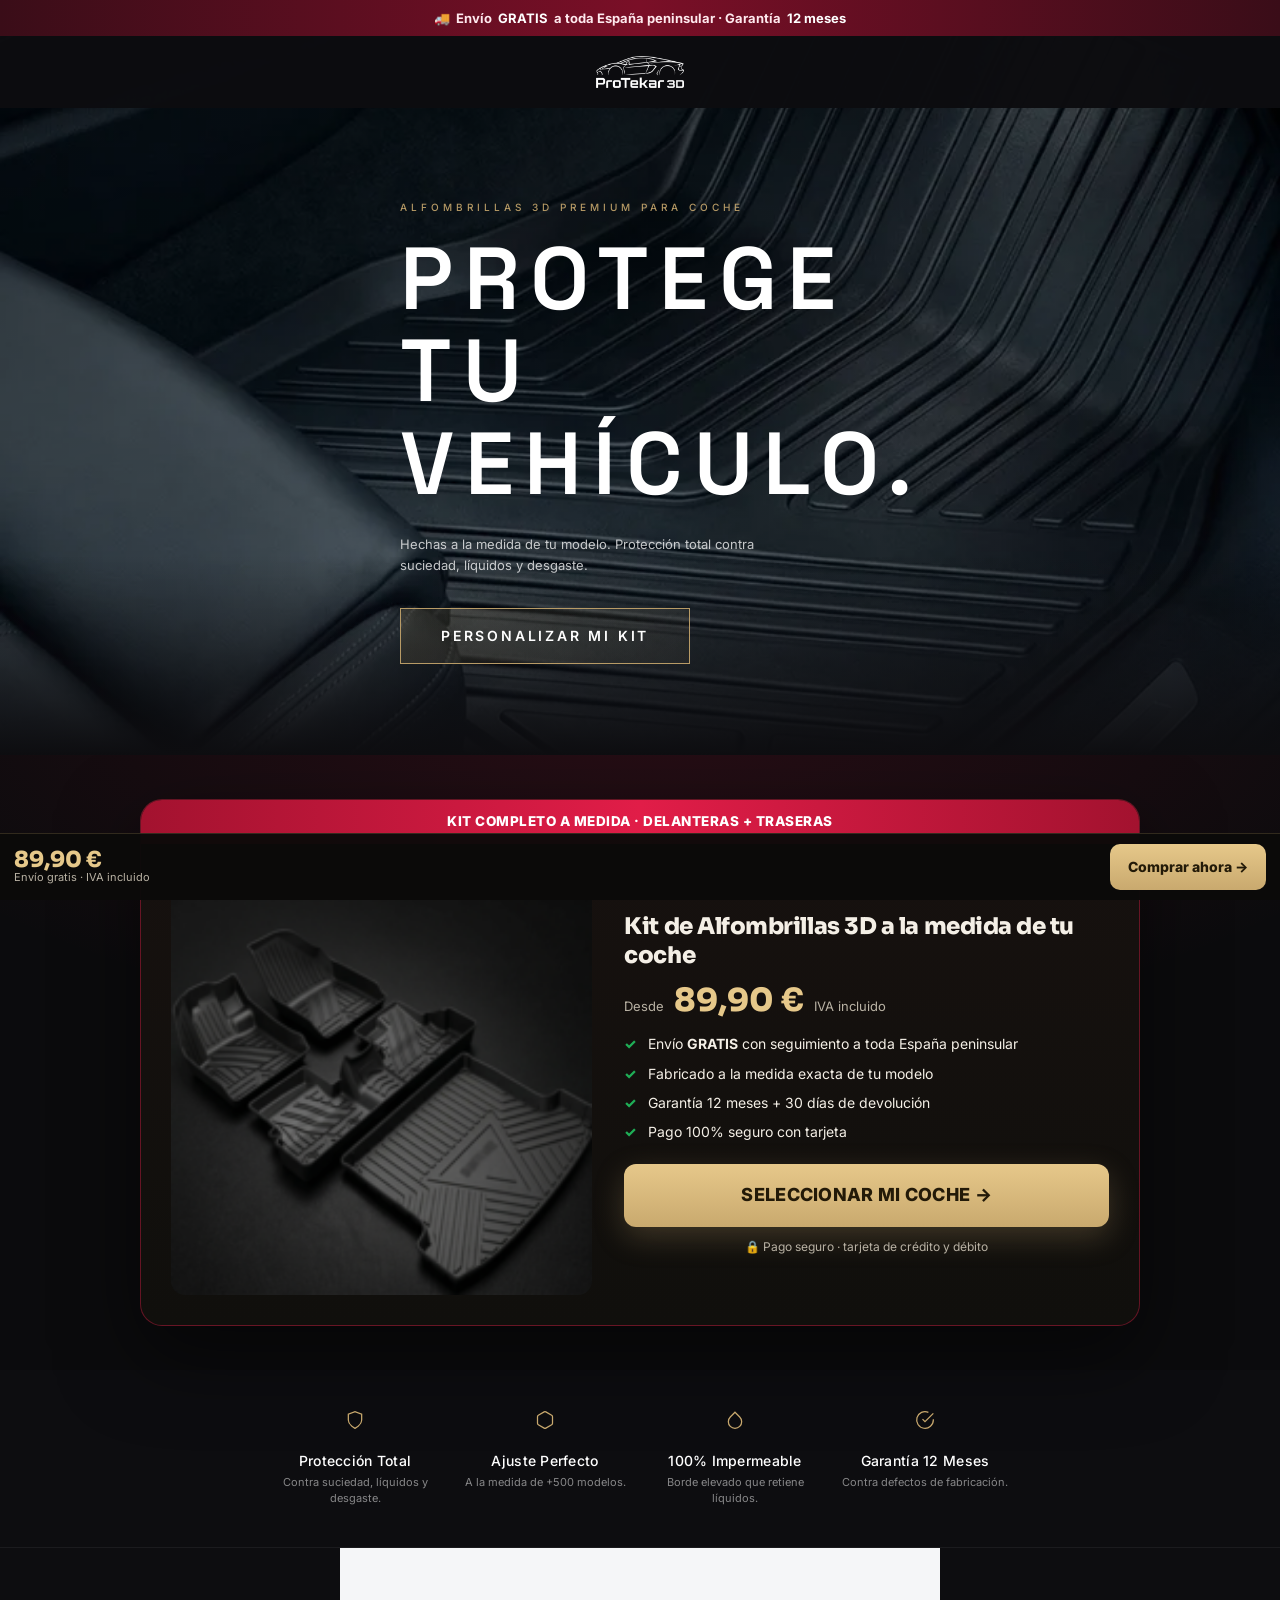
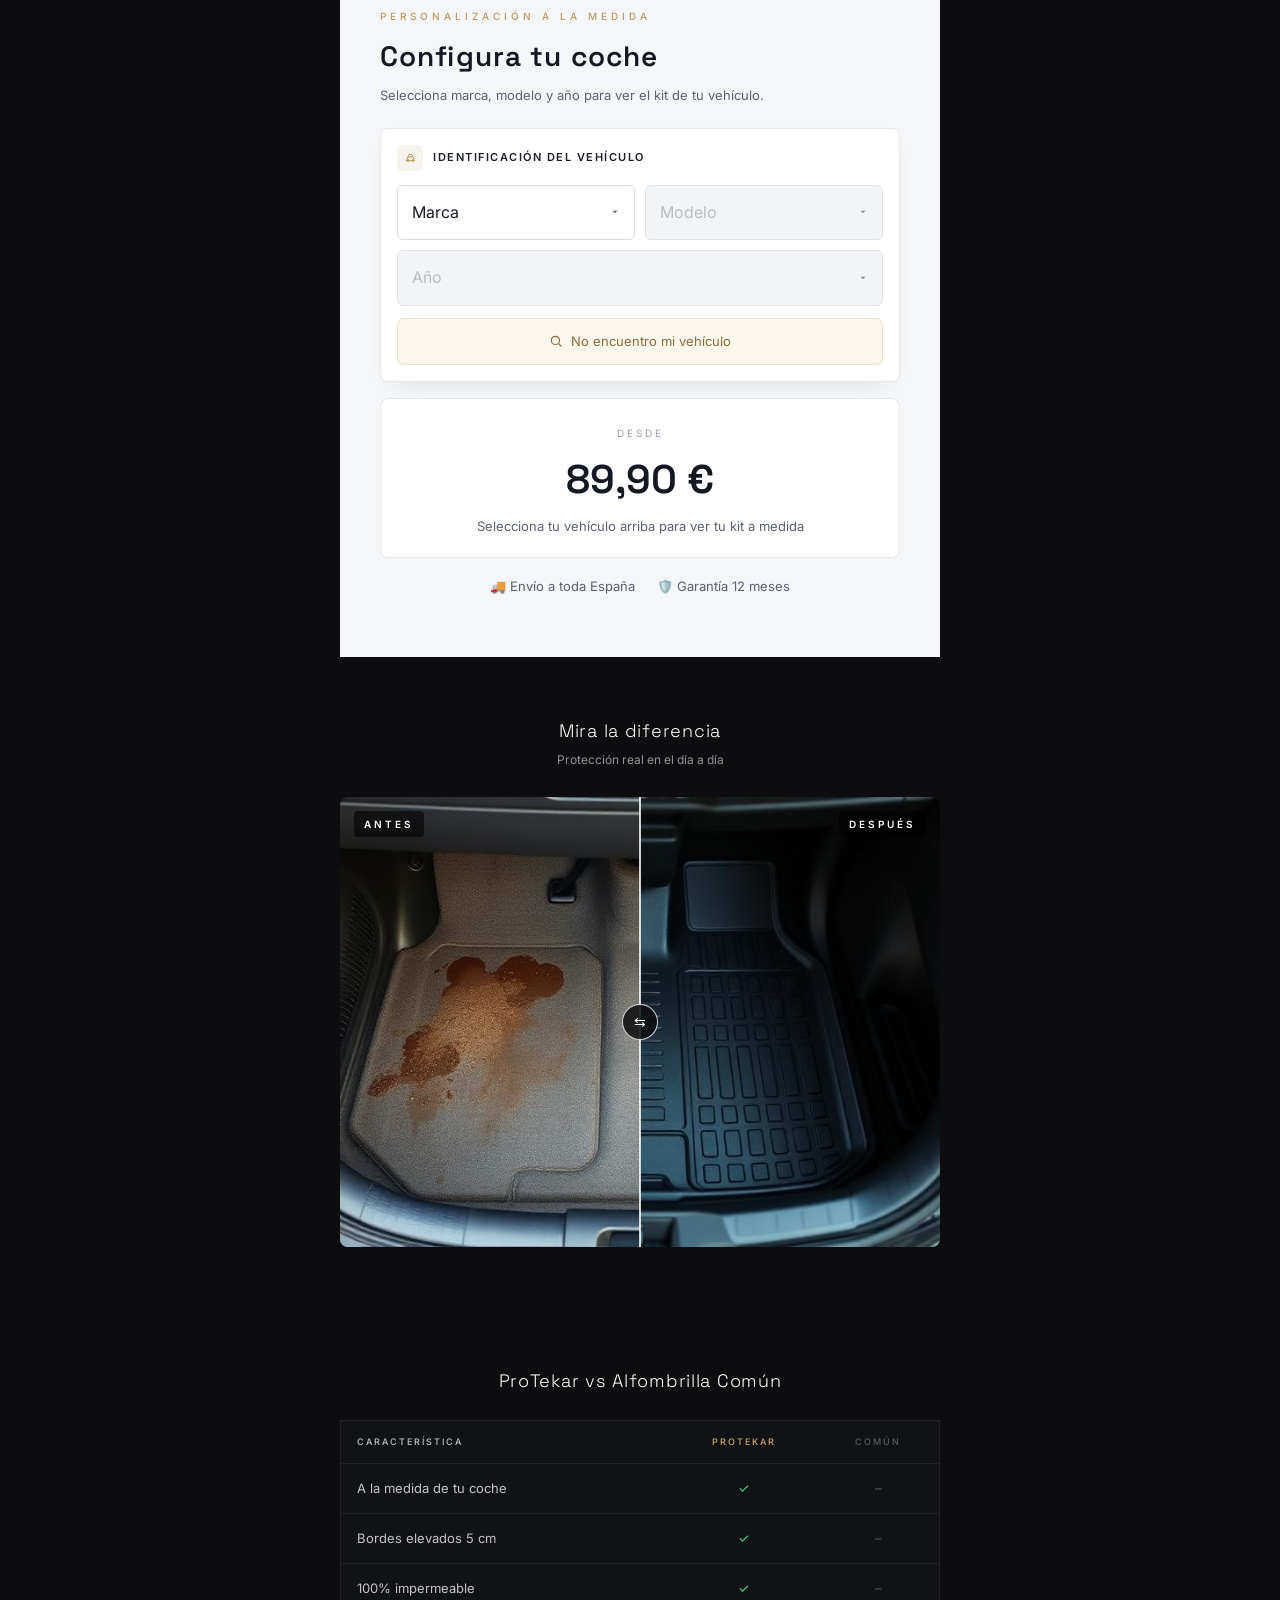
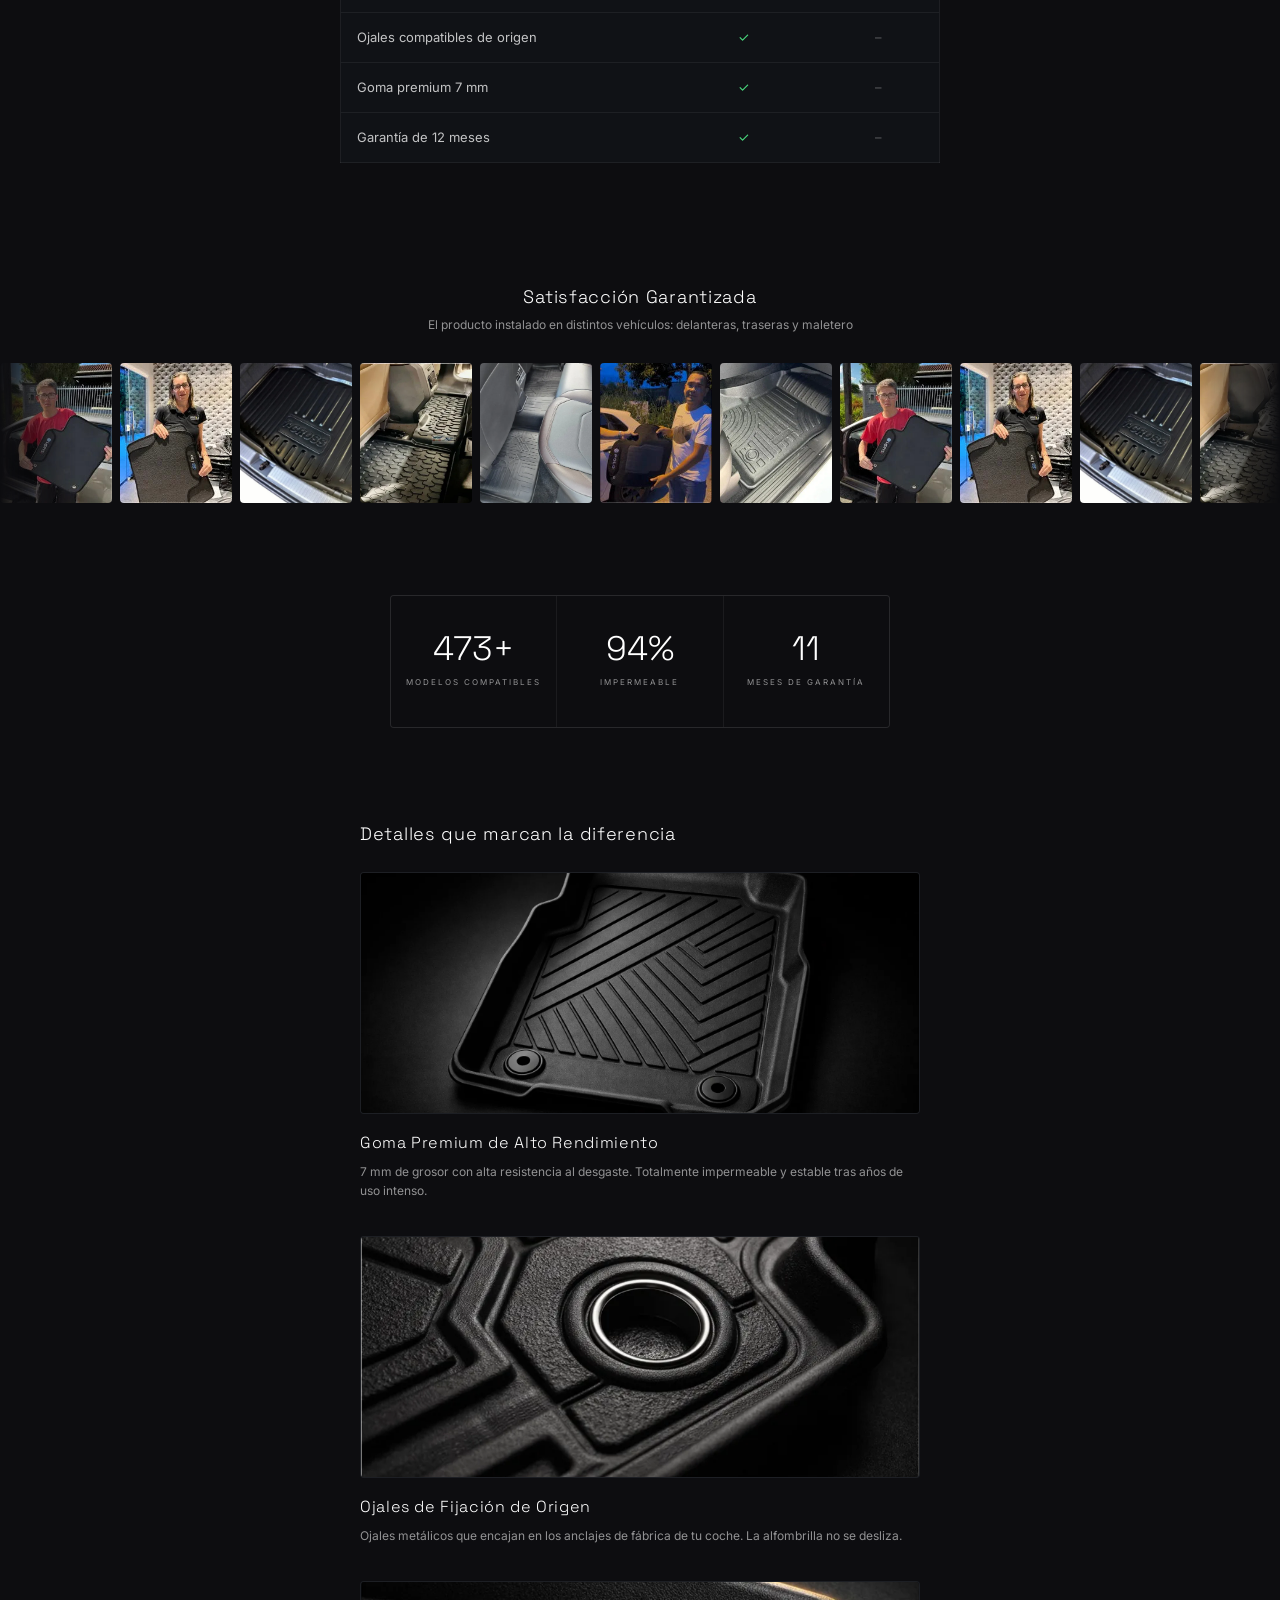
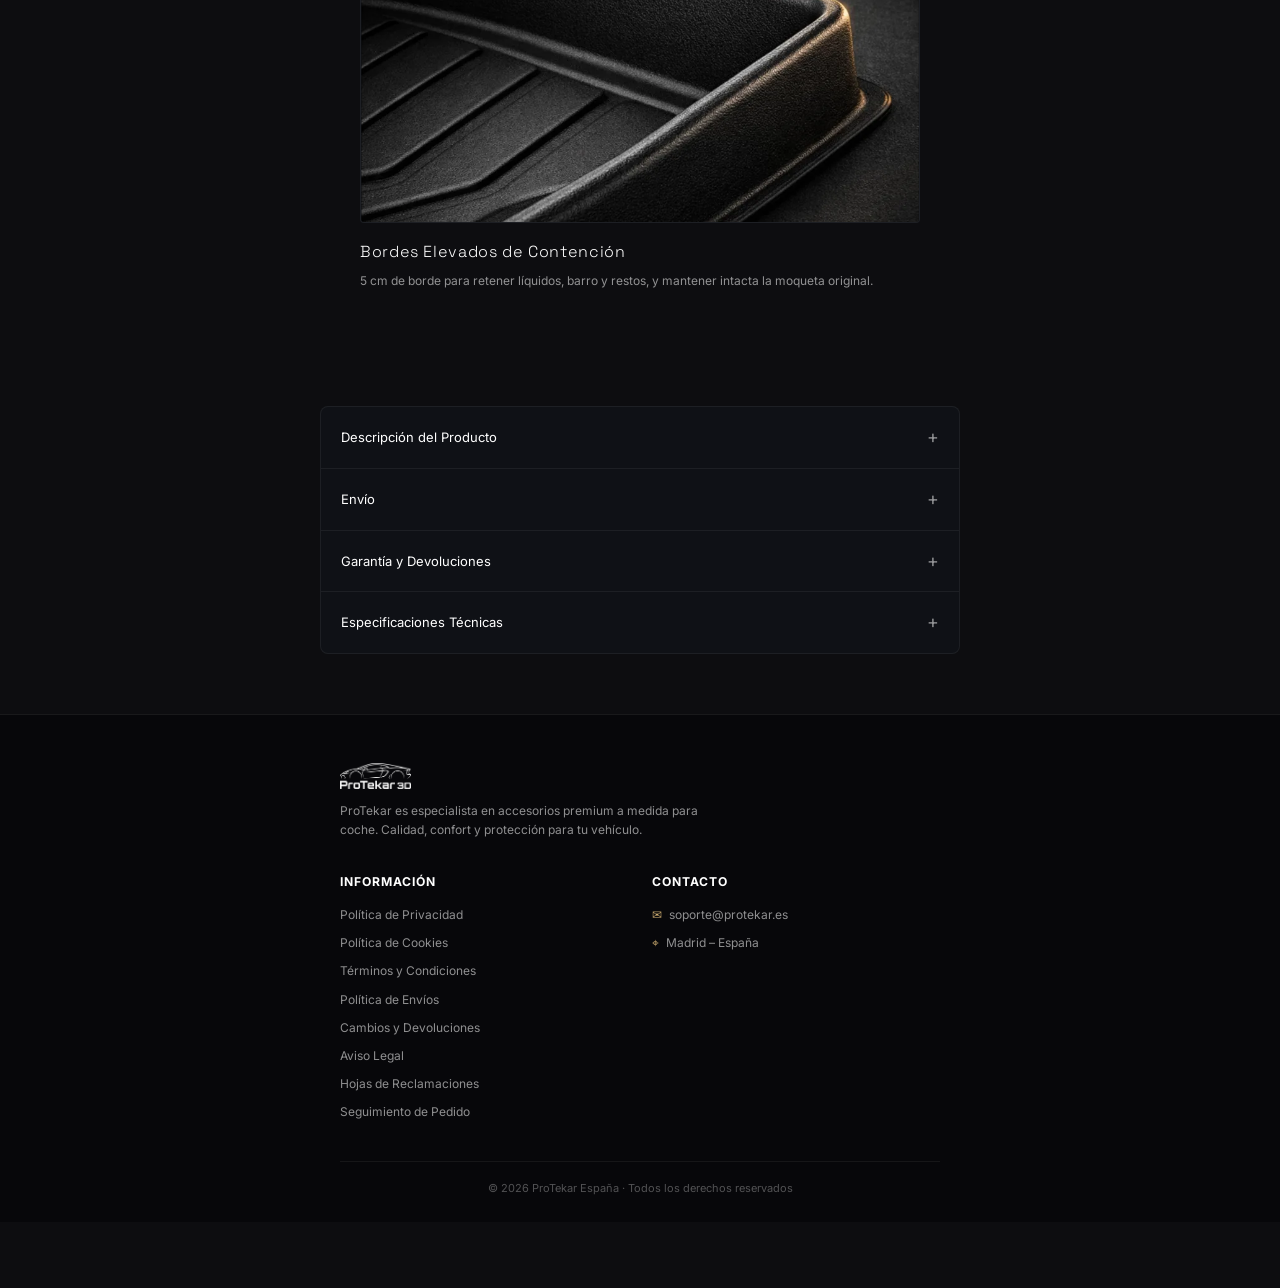
==== commit 1a7fcc93: "Añade checkout con el diseño de ProTekar Uruguay y pago con Stripe - checkout.html: pasos, datos, di" ====
--- a/index.html
+++ b/index.html
@@ -72,7 +72,7 @@
                         <li>Garantía 12 meses + 30 días de devolución</li>
                         <li>Pago 100% seguro con tarjeta</li>
                     </ul>
-                    <a href="#configurador" class="cta-big">SELECCIONAR MI COCHE →</a>
+                    <a href="/checkout.html" class="cta-big">SELECCIONAR MI COCHE →</a>
                     <div class="offer-pay">🔒 Pago seguro · tarjeta de crédito y débito</div>
                 </div>
             </div>
@@ -328,7 +328,7 @@
             <span class="price-now" data-price></span>
             <small>Envío gratis · IVA incluido</small>
         </div>
-        <a href="#configurador" class="sticky-cta">Comprar ahora →</a>
+        <a href="/checkout.html" class="sticky-cta">Comprar ahora →</a>
     </div>
 
     <script src="reviews.js"></script>
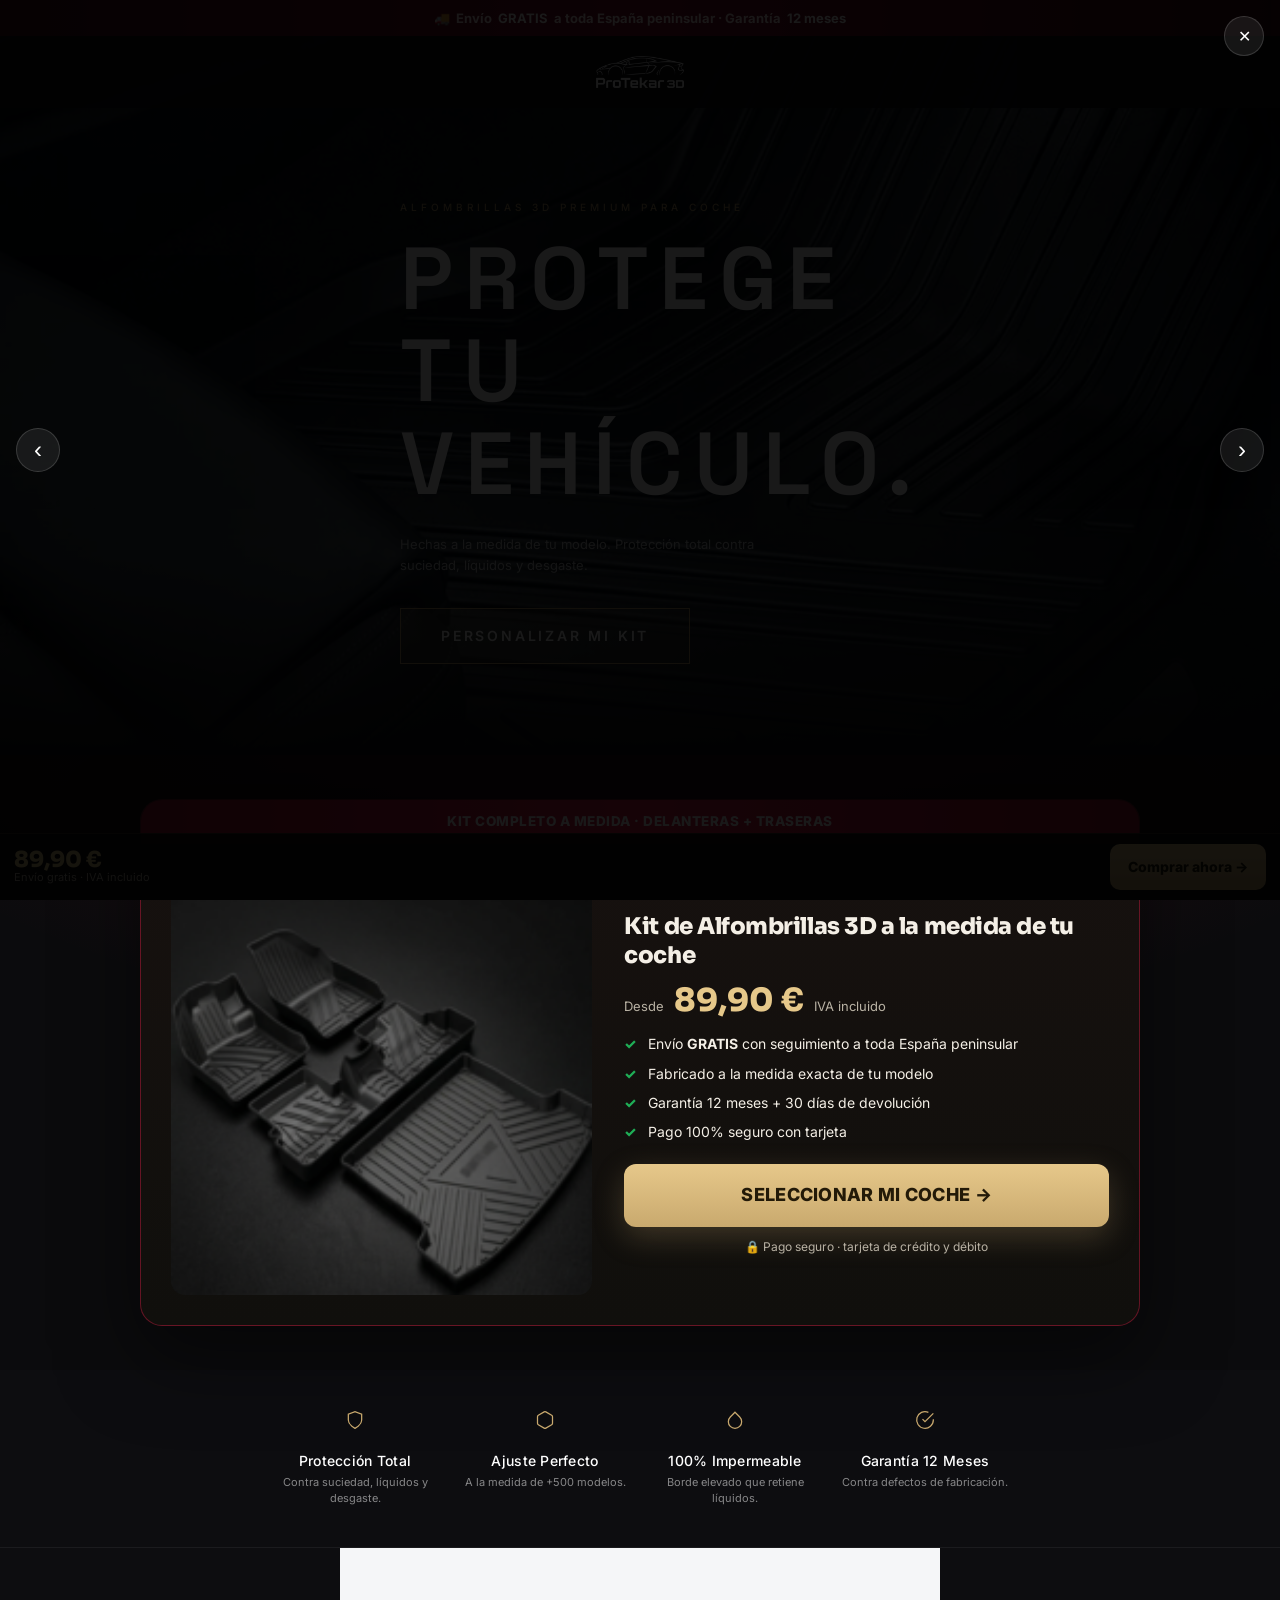
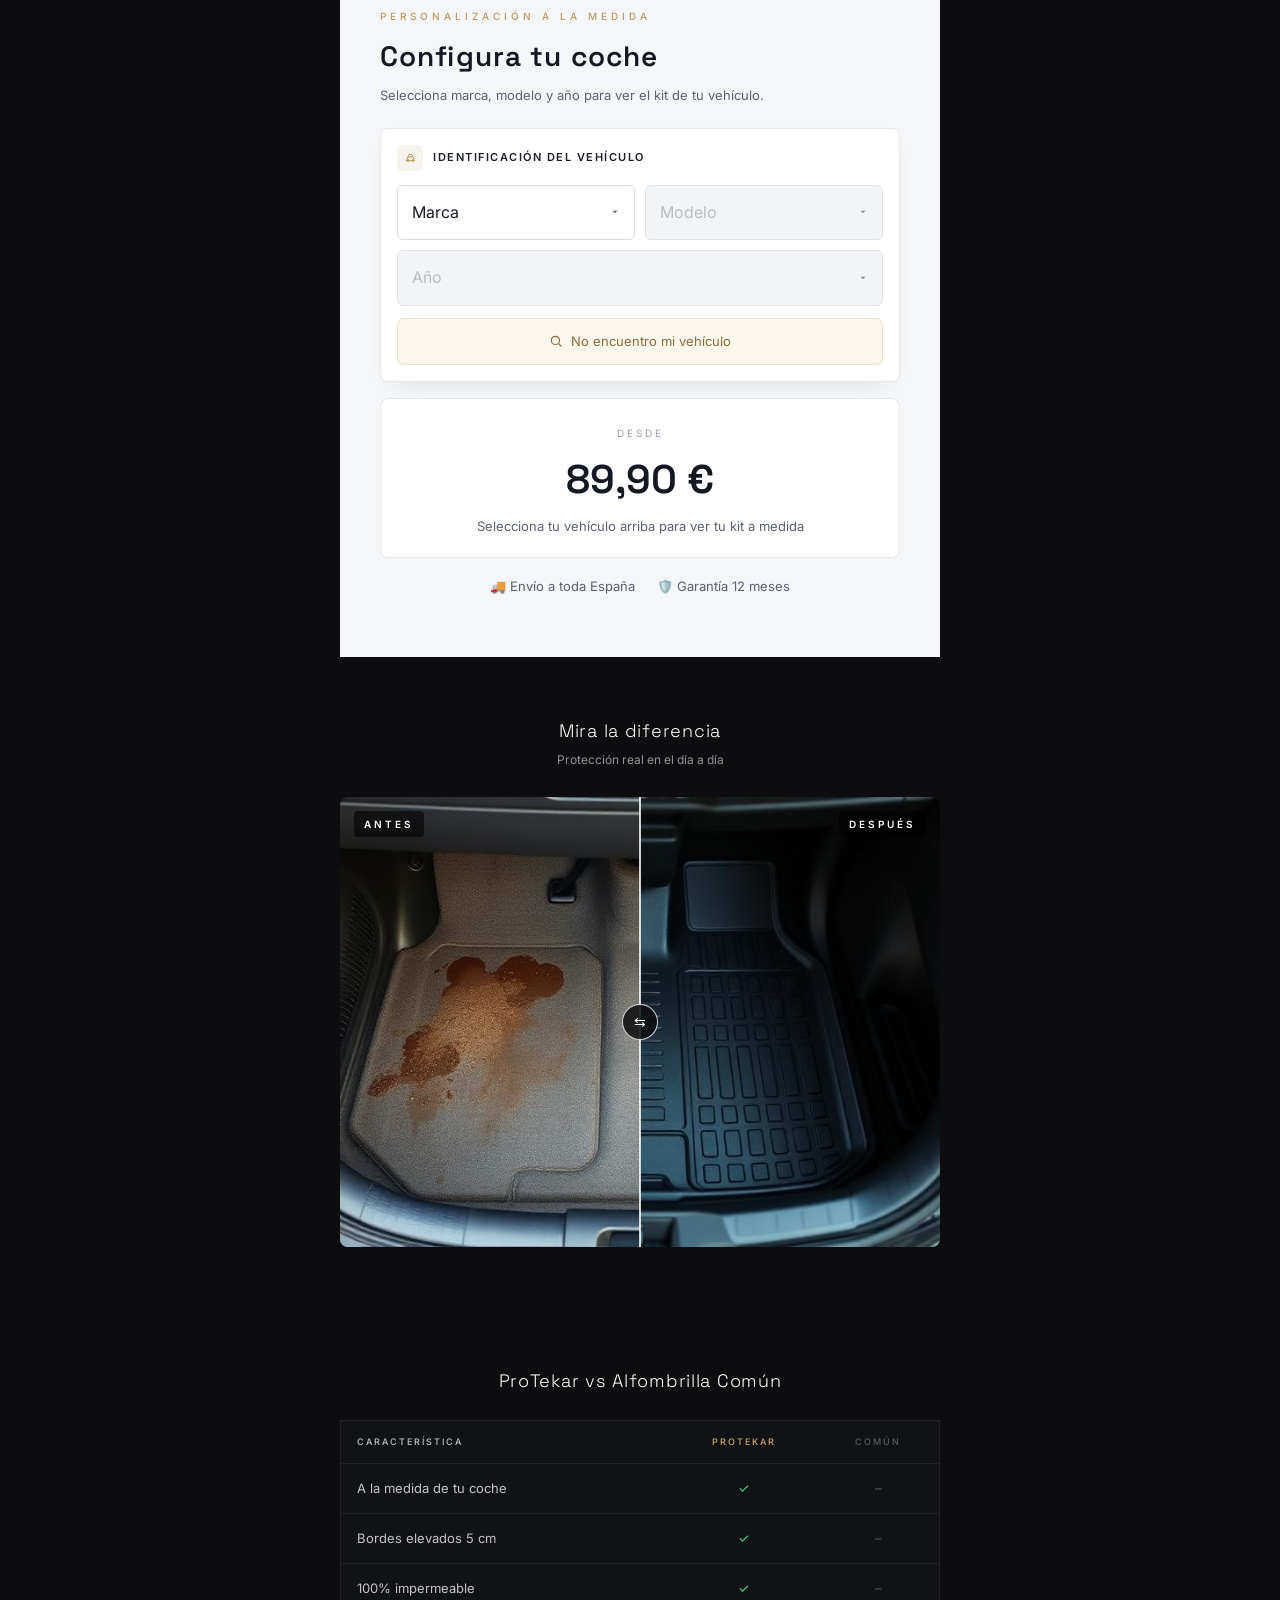
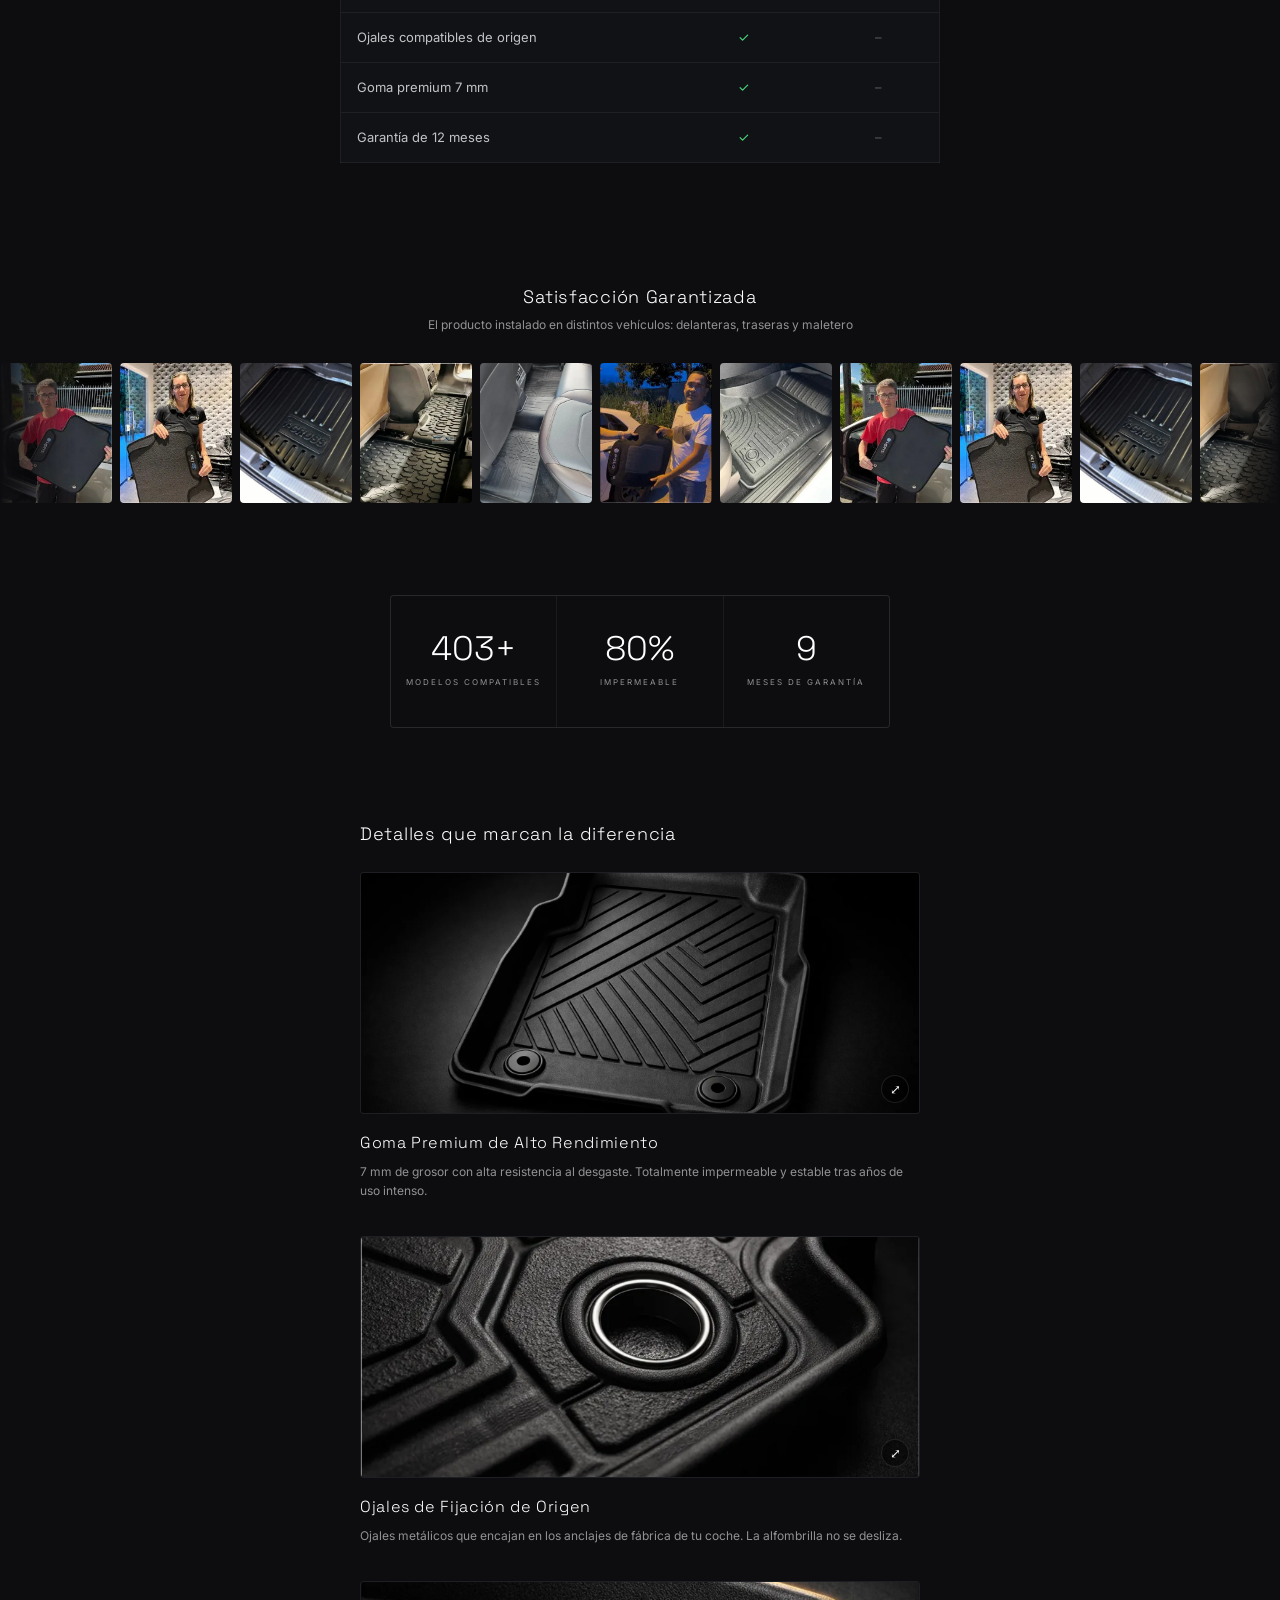
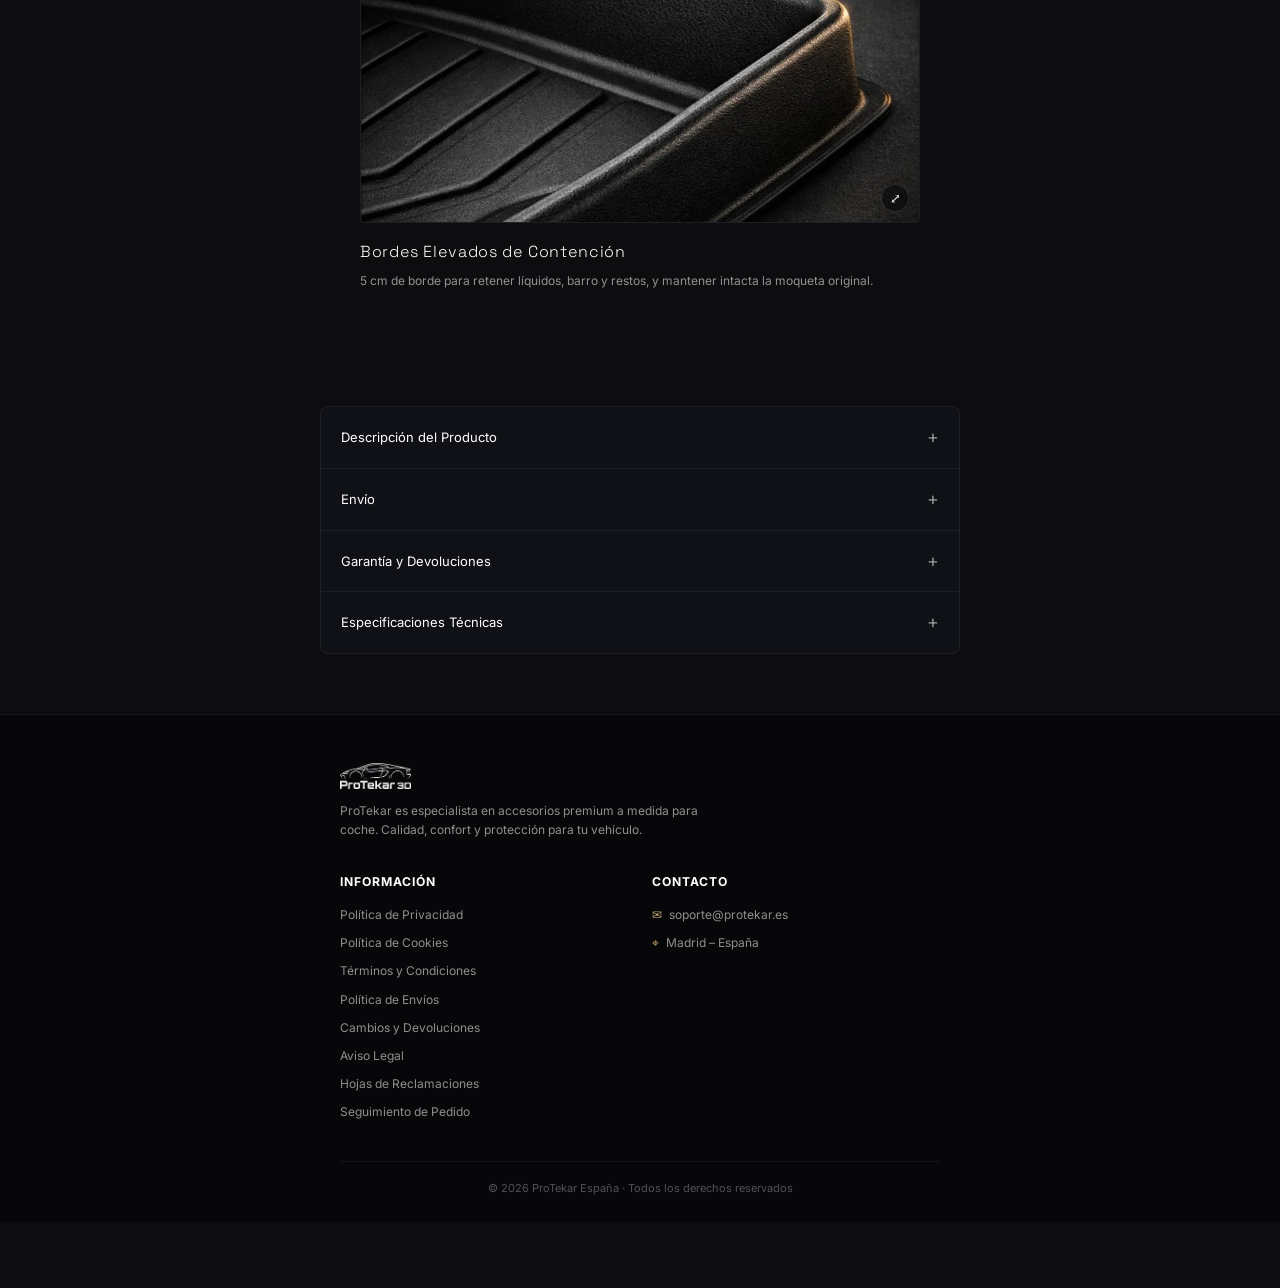
==== commit b236fb08: "Amplía marcas del configurador y añade fotos ampliables - 26 marcas nuevas (BYD, MG, Tesla, Jeep, La" ====
--- a/index.html
+++ b/index.html
@@ -119,26 +119,6 @@
             <div class="config-grid">
                 <select id="marca" aria-label="Marca">
                     <option value="">Marca</option>
-                    <option value="audi">AUDI</option>
-                    <option value="bmw">BMW</option>
-                    <option value="citroen">CITROËN</option>
-                    <option value="cupra">CUPRA</option>
-                    <option value="dacia">DACIA</option>
-                    <option value="fiat">FIAT</option>
-                    <option value="ford">FORD</option>
-                    <option value="hyundai">HYUNDAI</option>
-                    <option value="kia">KIA</option>
-                    <option value="mazda">MAZDA</option>
-                    <option value="mercedes">MERCEDES-BENZ</option>
-                    <option value="nissan">NISSAN</option>
-                    <option value="opel">OPEL</option>
-                    <option value="peugeot">PEUGEOT</option>
-                    <option value="renault">RENAULT</option>
-                    <option value="seat">SEAT</option>
-                    <option value="skoda">ŠKODA</option>
-                    <option value="toyota">TOYOTA</option>
-                    <option value="volkswagen">VOLKSWAGEN</option>
-                    <option value="volvo">VOLVO</option>
                 </select>
                 <select id="modelo" aria-label="Modelo" disabled>
                     <option value="">Modelo</option>
@@ -322,6 +302,17 @@
         </div>
     </footer>
 
+    <!-- Lightbox -->
+    <div class="lightbox" id="lightbox" role="dialog" aria-modal="true" aria-label="Foto ampliada" hidden>
+        <button class="lb-close" id="lbClose" aria-label="Cerrar">✕</button>
+        <button class="lb-nav lb-prev" id="lbPrev" aria-label="Foto anterior">‹</button>
+        <figure class="lb-figure">
+            <img id="lbImg" alt="">
+            <figcaption id="lbCaption"></figcaption>
+        </figure>
+        <button class="lb-nav lb-next" id="lbNext" aria-label="Foto siguiente">›</button>
+    </div>
+
     <!-- Sticky buy bar -->
     <div class="sticky" id="buybar">
         <div class="sticky-info">
--- a/index.css
+++ b/index.css
@@ -542,6 +542,7 @@
 /* ---- Details ---- */
 .detalle { max-width: 560px; margin: 0 auto 36px; }
 .detalle-image {
+    position: relative;
     border: 1px solid var(--border-color);
     background: var(--bg-card);
     border-radius: 4px;
@@ -627,6 +628,46 @@
     white-space: nowrap;
 }
 
+/* ---- Lightbox ---- */
+.zoomable { cursor: zoom-in; }
+.zoom-icon {
+    position: absolute;
+    right: 10px; bottom: 10px;
+    width: 28px; height: 28px;
+    border-radius: 50%;
+    display: grid; place-items: center;
+    background: rgba(0, 0, 0, .5);
+    border: 1px solid rgba(255, 255, 255, .1);
+    font-size: 13px;
+    pointer-events: none;
+}
+.lightbox {
+    position: fixed; inset: 0;
+    z-index: 100;
+    display: flex;
+    align-items: center;
+    justify-content: center;
+    padding: 16px;
+    background: rgba(0, 0, 0, .9);
+}
+.lb-figure { margin: 0; max-width: min(92vw, 900px); text-align: center; }
+.lb-figure img { max-height: 80vh; width: auto; margin: 0 auto; border-radius: 8px; }
+.lb-figure figcaption { margin-top: 10px; font-size: 13px; color: var(--text-secondary); }
+.lb-close, .lb-nav {
+    position: absolute;
+    border: 1px solid rgba(255, 255, 255, .15);
+    background: rgba(255, 255, 255, .08);
+    color: #fff;
+    border-radius: 50%;
+    cursor: pointer;
+}
+.lb-close { top: calc(16px + env(safe-area-inset-top, 0px)); right: 16px; width: 40px; height: 40px; font-size: 16px; }
+.lb-nav { top: 50%; transform: translateY(-50%); width: 44px; height: 44px; font-size: 24px; line-height: 1; }
+.lb-prev { left: 16px; }
+.lb-next { right: 16px; }
+.lb-close:hover, .lb-nav:hover { background: rgba(255, 255, 255, .18); }
+@media (max-width: 640px) { .lb-nav { top: auto; bottom: 24px; transform: none; } }
+
 /* ---- Reveal ---- */
 .reveal { opacity: 0; transform: translateY(20px); transition: opacity .7s ease, transform .7s ease; }
 .reveal.visible { opacity: 1; transform: none; }
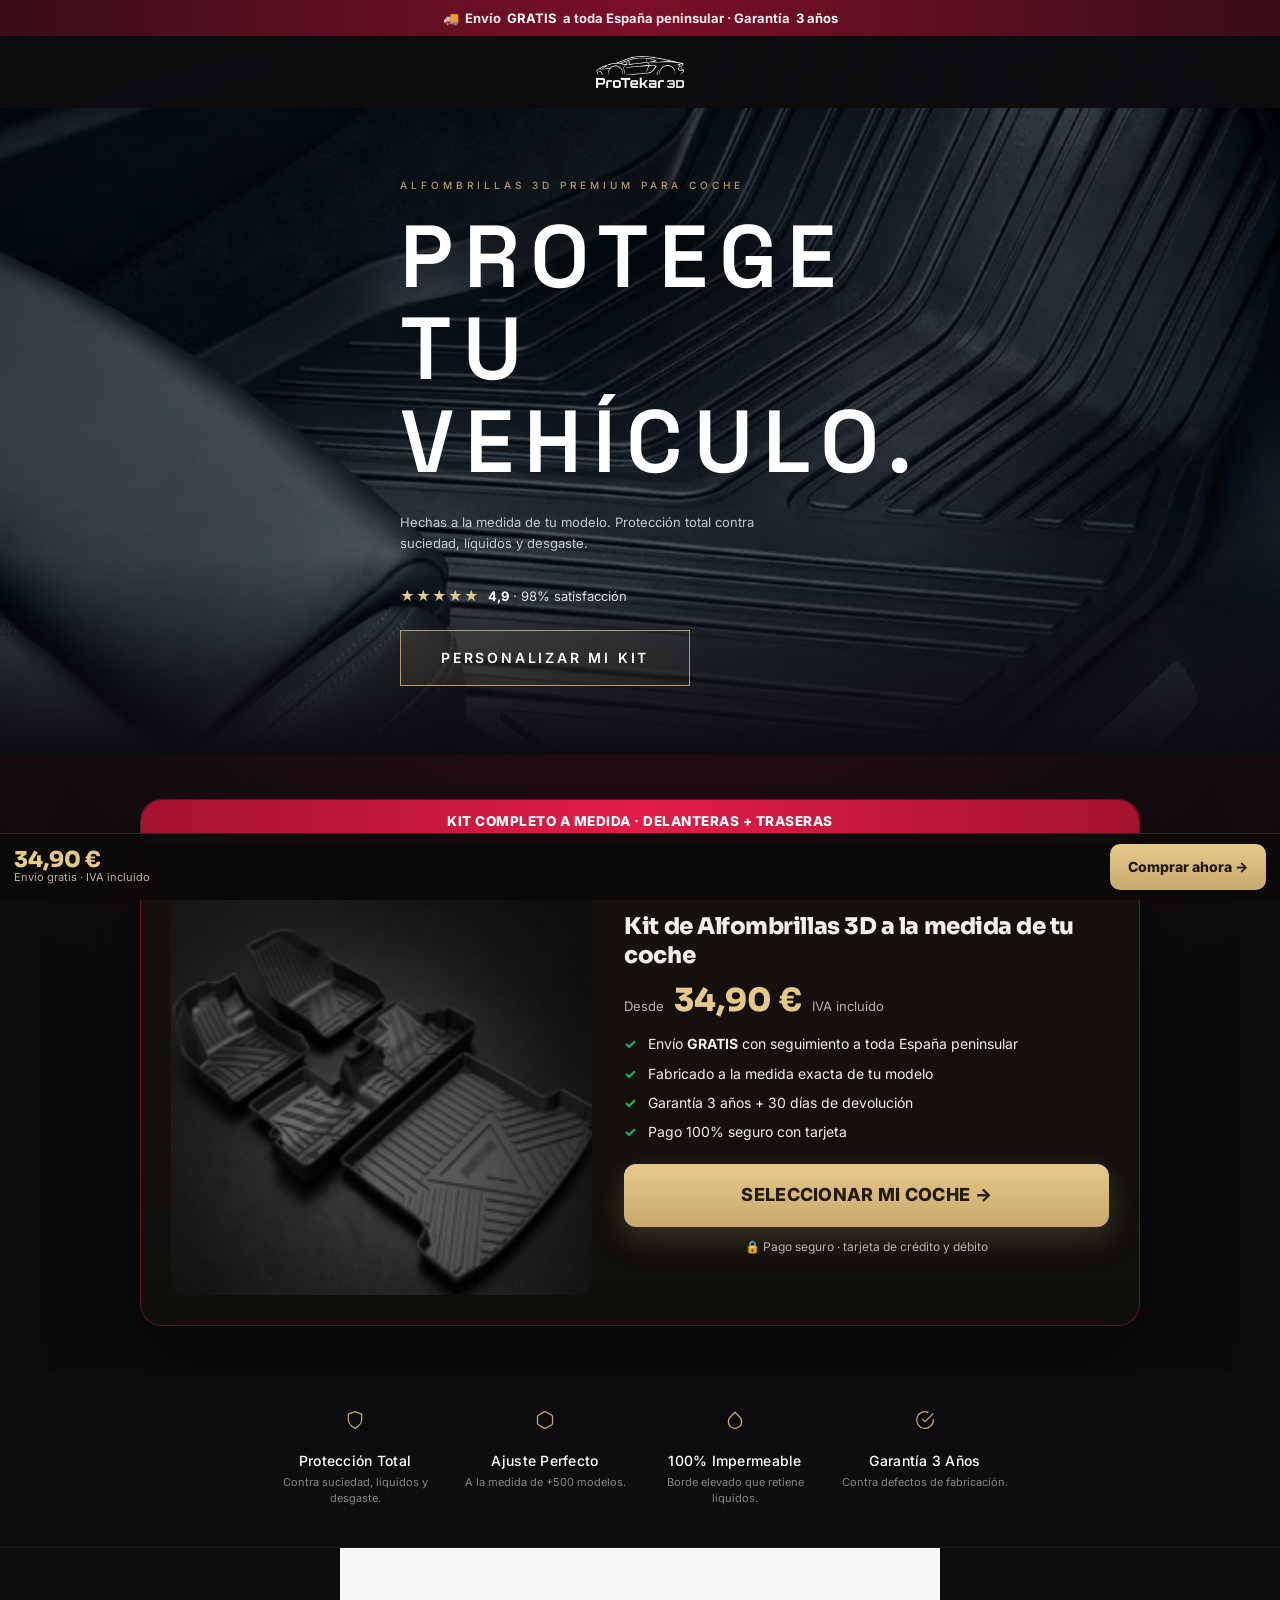
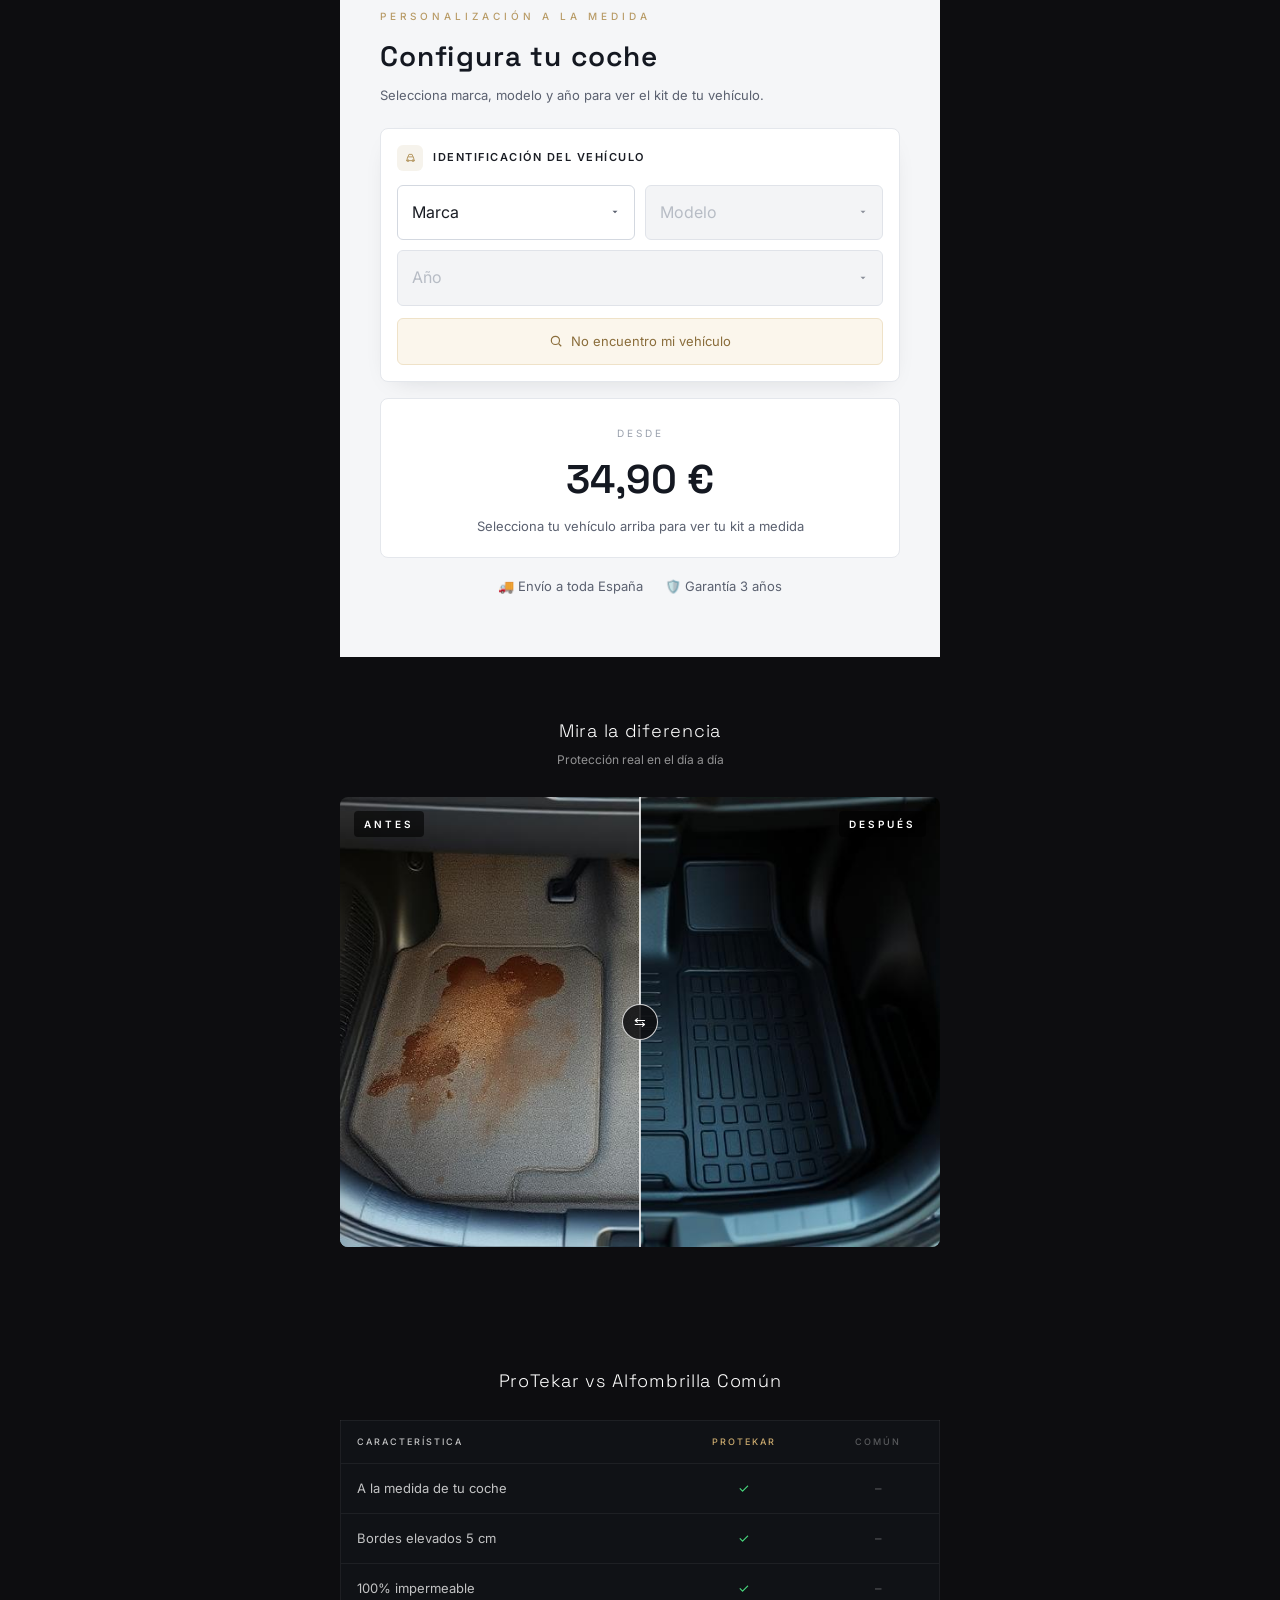
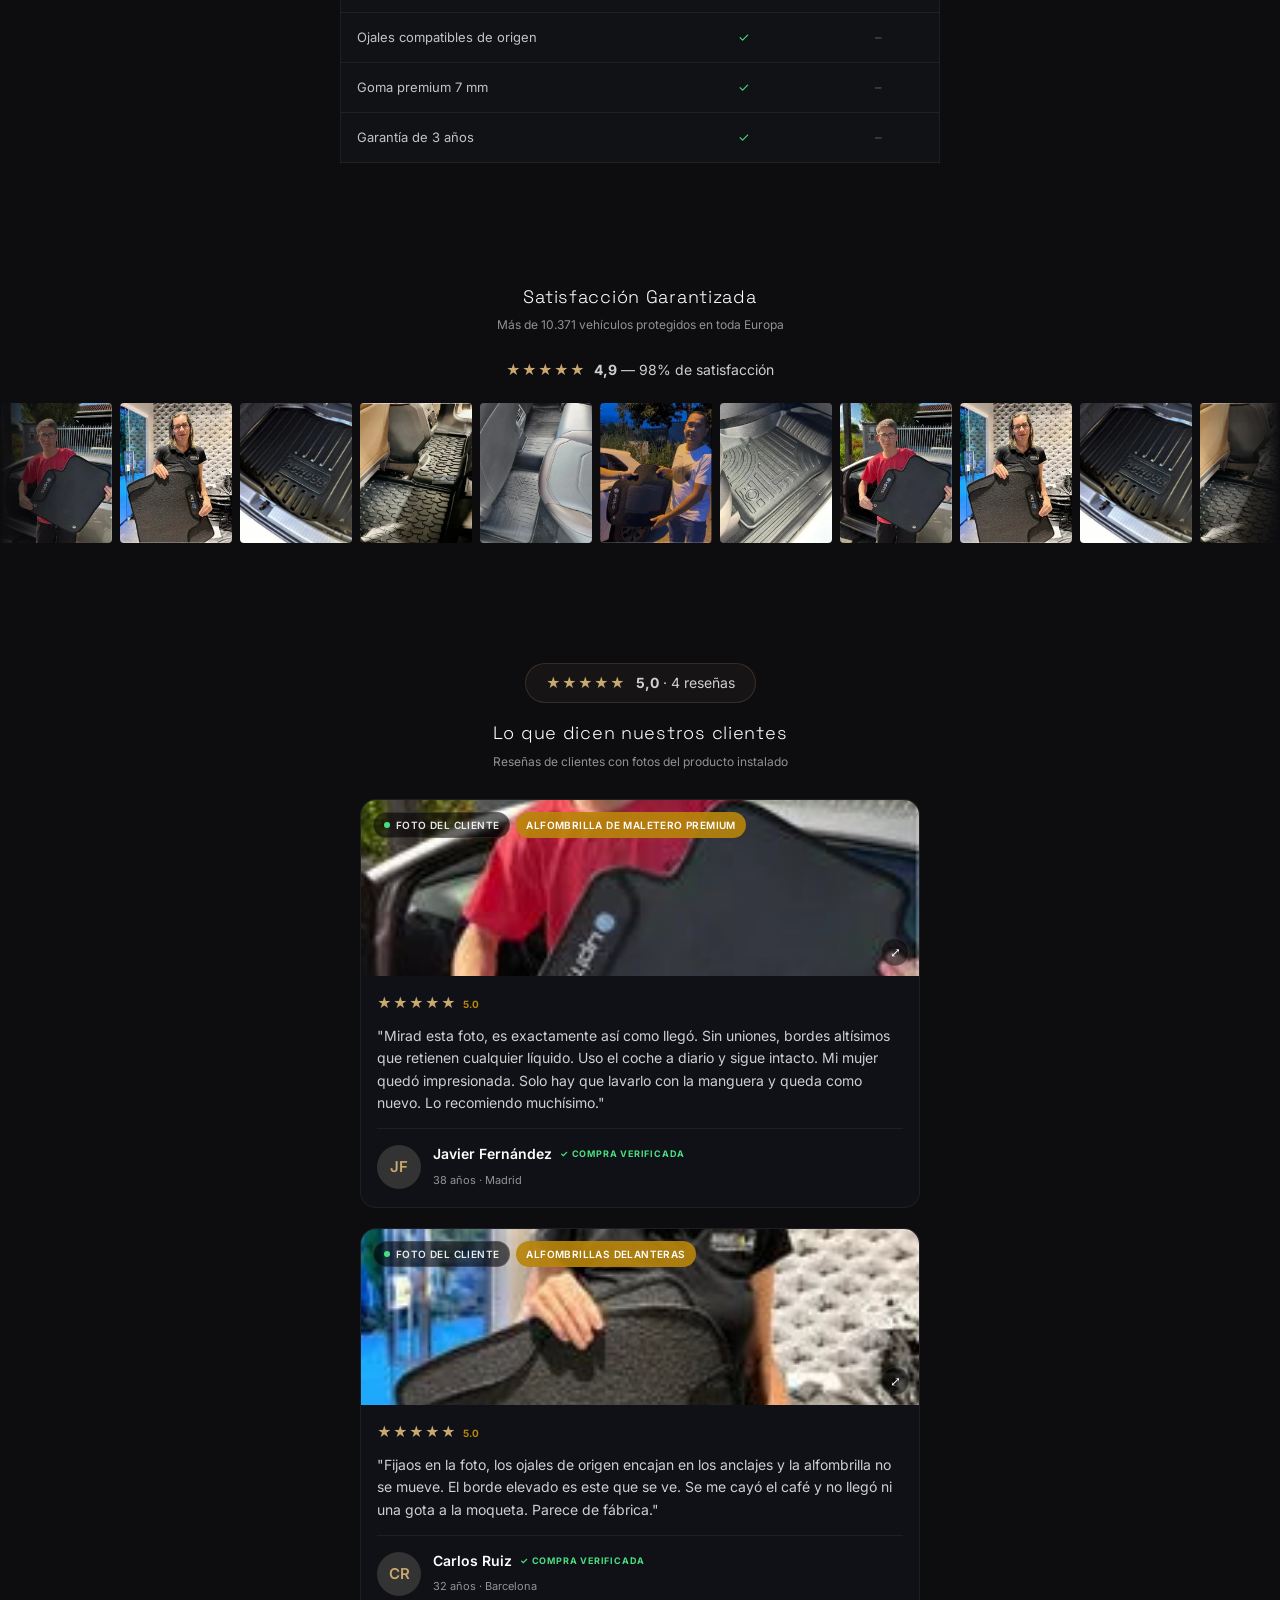
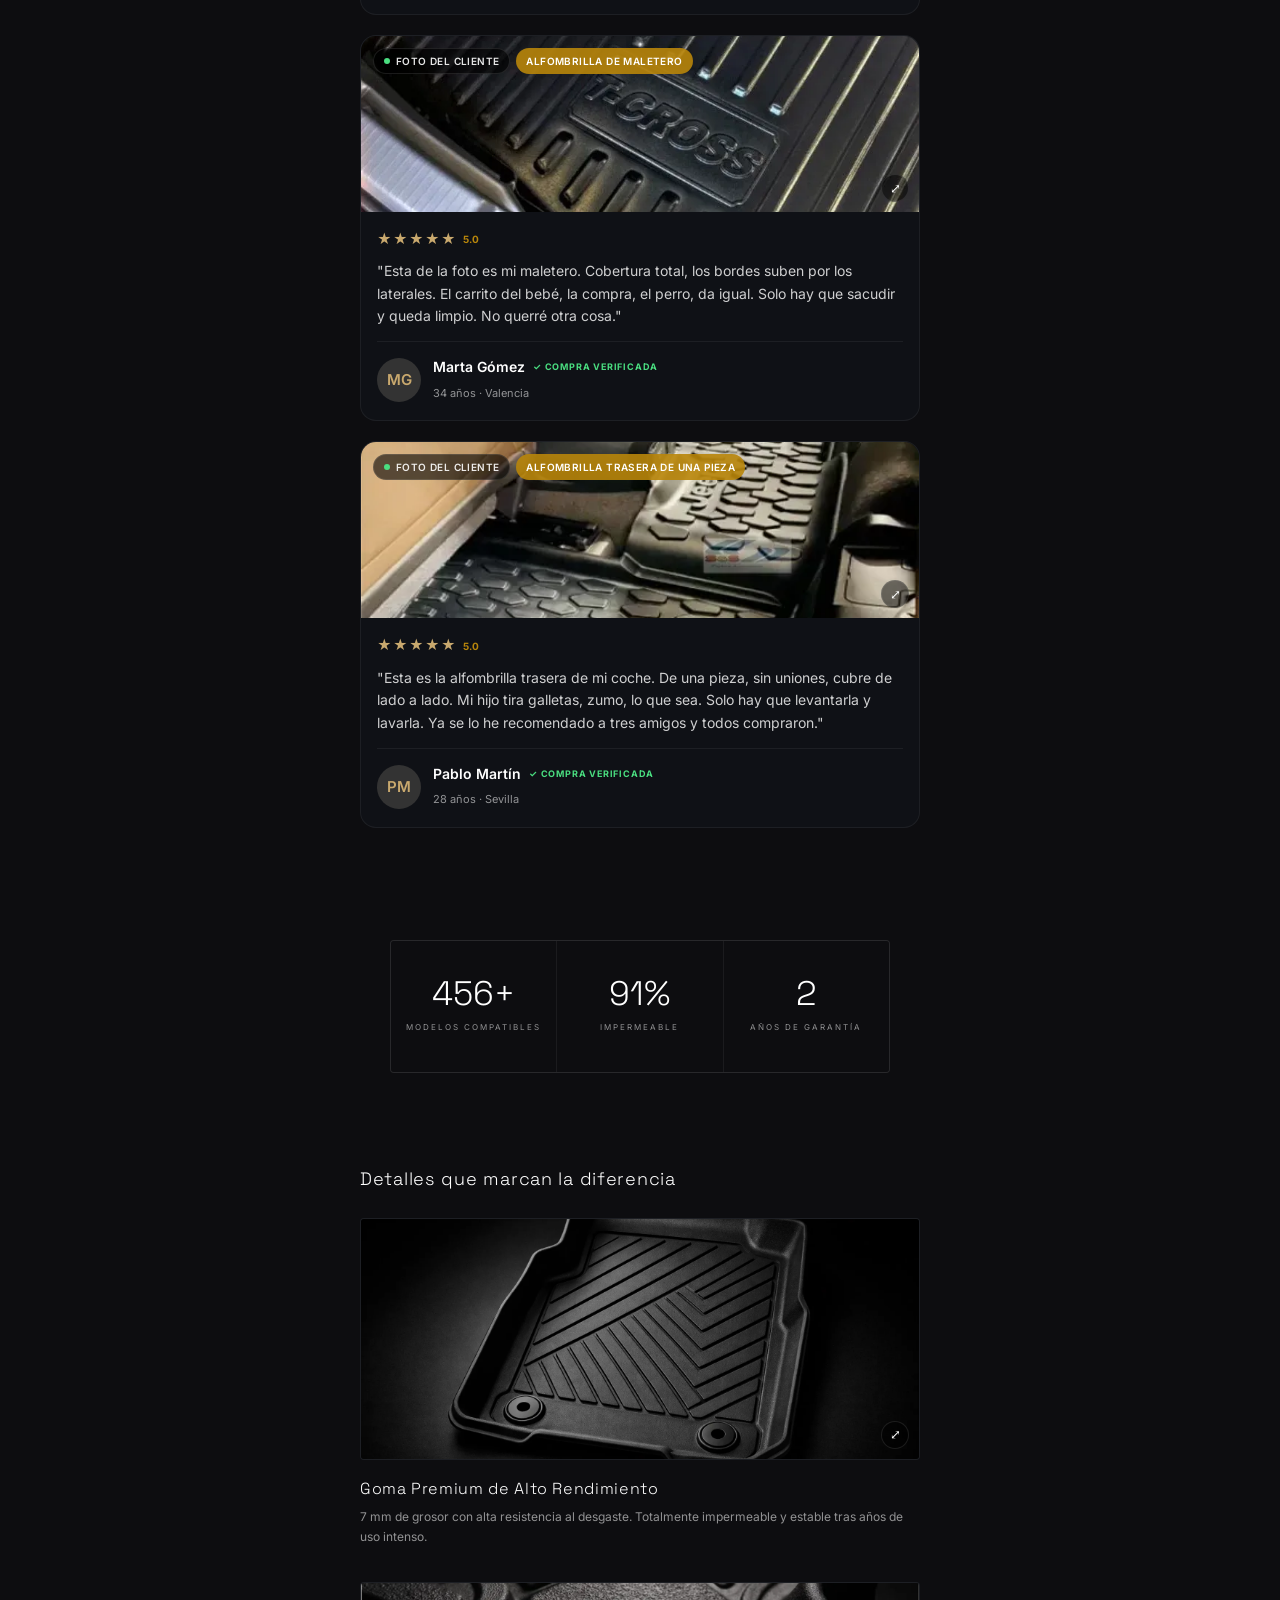
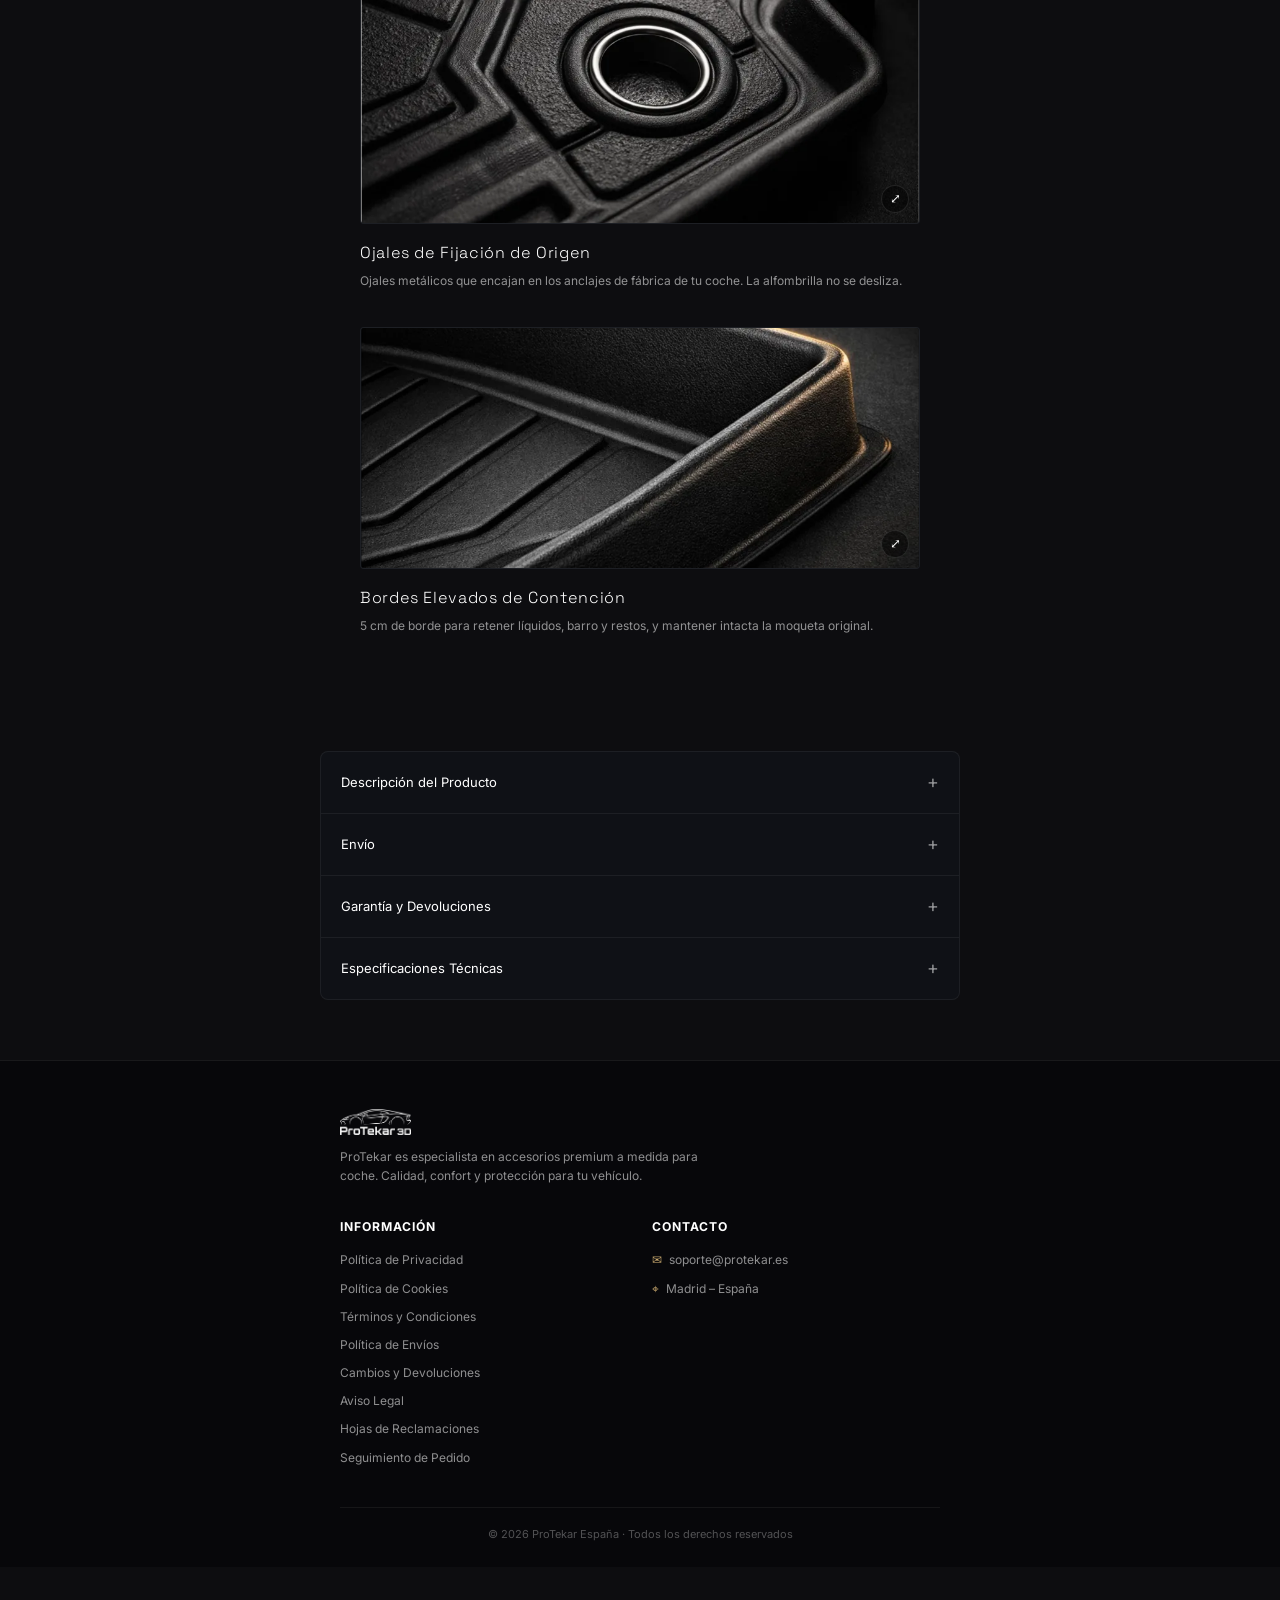
==== commit f1196bc6: "Paridad con plantilla TapperCar: selector de kits, garantía 3 años y prueba social - Configurador: n" ====
--- a/index.html
+++ b/index.html
@@ -13,7 +13,7 @@
 <body>
     <!-- Top bar -->
     <div class="topbar">
-        <span>🚚</span> Envío <b>GRATIS</b> a toda España peninsular · Garantía <b>12 meses</b>
+        <span>🚚</span> Envío <b>GRATIS</b> a toda España peninsular · Garantía <b>3 años</b>
     </div>
 
     <!-- Header -->
@@ -36,6 +36,7 @@
         <a href="#configurador">Configura tu coche</a>
         <a href="#comparativo">Antes y después</a>
         <a href="#satisfaccion">El producto instalado</a>
+        <a href="#resenas">Testimonios</a>
         <a href="#detalles">Detalles</a>
         <a href="#faq">Preguntas frecuentes</a>
     </nav>
@@ -49,6 +50,10 @@
             <p class="hero-subtitle">Alfombrillas 3D premium para coche</p>
             <h1 class="hero-title">Protege tu vehículo.</h1>
             <p class="hero-description">Hechas a la medida de tu modelo. Protección total contra suciedad, líquidos y desgaste.</p>
+            <div class="hero-rating">
+                <span class="stars">★★★★★</span>
+                <span class="hero-rating-text"><strong>4,9</strong> · 98% satisfacción</span>
+            </div>
             <a href="#configurador" class="btn-outline">PERSONALIZAR MI KIT</a>
         </div>
     </section>
@@ -69,10 +74,10 @@
                     <ul class="offer-list">
                         <li>Envío <b>GRATIS</b> con seguimiento a toda España peninsular</li>
                         <li>Fabricado a la medida exacta de tu modelo</li>
-                        <li>Garantía 12 meses + 30 días de devolución</li>
+                        <li>Garantía 3 años + 30 días de devolución</li>
                         <li>Pago 100% seguro con tarjeta</li>
                     </ul>
-                    <a href="/checkout.html" class="cta-big">SELECCIONAR MI COCHE →</a>
+                    <a href="#configurador" class="cta-big">SELECCIONAR MI COCHE →</a>
                     <div class="offer-pay">🔒 Pago seguro · tarjeta de crédito y débito</div>
                 </div>
             </div>
@@ -98,7 +103,7 @@
         </div>
         <div class="beneficio">
             <svg viewBox="0 0 24 24"><path d="M22 11.08V12a10 10 0 11-5.93-9.14"/><polyline points="22 4 12 14.01 9 11.01"/></svg>
-            <h3>Garantía 12 Meses</h3>
+            <h3>Garantía 3 Años</h3>
             <p>Contra defectos de fabricación.</p>
         </div>
     </section>
@@ -137,7 +142,7 @@
 
         <ul class="cfg-perks">
             <li>🚚 Envío a toda España</li>
-            <li>🛡️ Garantía 12 meses</li>
+            <li>🛡️ Garantía 3 años</li>
         </ul>
     </section>
 
@@ -171,7 +176,7 @@
                     <tr><td>100% impermeable</td><td class="yes">✓</td><td class="no">–</td></tr>
                     <tr><td>Ojales compatibles de origen</td><td class="yes">✓</td><td class="no">–</td></tr>
                     <tr><td>Goma premium 7 mm</td><td class="yes">✓</td><td class="no">–</td></tr>
-                    <tr><td>Garantía de 12 meses</td><td class="yes">✓</td><td class="no">–</td></tr>
+                    <tr><td>Garantía de 3 años</td><td class="yes">✓</td><td class="no">–</td></tr>
                 </tbody>
             </table>
         </div>
@@ -180,7 +185,11 @@
     <!-- Product photo marquee -->
     <section class="satisfaccion" id="satisfaccion">
         <h2 class="section-title-center">Satisfacción Garantizada</h2>
-        <p class="section-sub-center">El producto instalado en distintos vehículos: delanteras, traseras y maletero</p>
+        <p class="section-sub-center">Más de 10.371 vehículos protegidos en toda Europa</p>
+        <div class="sat-rating">
+            <span class="stars">★★★★★</span>
+            <span class="rating-inline"><strong>4,9</strong> — 98% de satisfacción</span>
+        </div>
         <div class="marquee" aria-label="Fotos del producto instalado">
             <div class="marquee-track">
                 <img src="images/cliente-1.png" alt="Alfombrilla ProTekar instalada">
@@ -219,7 +228,7 @@
         <div class="stats-grid">
             <div class="stat"><span class="stat-num" data-count="500" data-suffix="+">0</span><span class="stat-label">MODELOS COMPATIBLES</span></div>
             <div class="stat"><span class="stat-num" data-count="100" data-suffix="%">0</span><span class="stat-label">IMPERMEABLE</span></div>
-            <div class="stat"><span class="stat-num" data-count="12">0</span><span class="stat-label">MESES DE GARANTÍA</span></div>
+            <div class="stat"><span class="stat-num" data-count="3">0</span><span class="stat-label">AÑOS DE GARANTÍA</span></div>
         </div>
     </section>
 
@@ -256,7 +265,7 @@
             </details>
             <details class="faq-item">
                 <summary>Garantía y Devoluciones</summary>
-                <p>12 meses de garantía contra defectos de fabricación y 30 días para devolver el producto si no te convence, conforme a la normativa de consumo española.</p>
+                <p>3 años de garantía contra defectos de fabricación y 30 días para devolver el producto si no te convence, conforme a la normativa de consumo española.</p>
             </details>
             <details class="faq-item">
                 <summary>Especificaciones Técnicas</summary>
@@ -319,7 +328,7 @@
             <span class="price-now" data-price></span>
             <small>Envío gratis · IVA incluido</small>
         </div>
-        <a href="/checkout.html" class="sticky-cta">Comprar ahora →</a>
+        <a href="#configurador" class="sticky-cta">Comprar ahora →</a>
     </div>
 
     <script src="reviews.js"></script>
--- a/index.css
+++ b/index.css
@@ -350,6 +350,67 @@
     font-weight: 800;
     letter-spacing: .3px;
 }
+
+/* ---- Kit picker (configurador) ---- */
+.price-card.has-vehicle { text-align: left; padding: 18px; }
+.result-avail {
+    display: flex; align-items: center; gap: 10px;
+    padding: 12px 14px; margin-bottom: 16px;
+    border: 1px solid #efe2c8; background: #fbf6ec; border-radius: 8px;
+}
+.result-avail-ic {
+    width: 24px; height: 24px; flex-shrink: 0;
+    display: grid; place-items: center; border-radius: 50%;
+    background: var(--gold-accent); color: #fff; font-size: 13px; font-weight: 700;
+}
+.result-avail-txt { display: grid; gap: 1px; }
+.result-avail-txt b { font-size: 14px; color: var(--ink); }
+.result-avail-sub { font-size: 12px; color: #7c7568; }
+.kit-eyebrow { font-size: 10px; letter-spacing: 3px; text-transform: uppercase; color: var(--gold); font-weight: 700; }
+.kit-pick-title { font-family: var(--font-heading); font-weight: 600; font-size: 20px; color: var(--ink); margin: 4px 0 14px; }
+.kit-list { display: grid; gap: 10px; }
+.kit {
+    position: relative; display: flex; align-items: flex-start; gap: 12px;
+    padding: 14px; border: 1.5px solid var(--light-border); border-radius: 12px;
+    cursor: pointer; background: #fff; transition: border-color .15s, box-shadow .15s, background .15s;
+}
+.kit input { position: absolute; opacity: 0; pointer-events: none; }
+.kit-ck {
+    width: 20px; height: 20px; flex-shrink: 0; margin-top: 2px;
+    border-radius: 50%; border: 2px solid #cfc8bb; display: grid; place-items: center;
+}
+.kit.on { border-color: var(--gold-accent); background: #fbf6ec; box-shadow: 0 0 0 3px rgba(184, 155, 102, .15); }
+.kit.on .kit-ck { border-color: var(--gold-accent); }
+.kit.on .kit-ck::after { content: ''; width: 10px; height: 10px; border-radius: 50%; background: var(--gold-accent); }
+.kit-body { flex: 1; min-width: 0; }
+.kit-head { display: flex; align-items: center; gap: 8px; flex-wrap: wrap; }
+.kit-head b { font-size: 15px; color: var(--ink); }
+.kit-badge { font-size: 9px; font-weight: 800; letter-spacing: .6px; padding: 3px 7px; border-radius: 6px; background: var(--gold-accent); color: #fff; white-space: nowrap; }
+.kit-feats { list-style: none; margin: 8px 0 0; padding: 0; display: grid; gap: 4px; }
+.kit-feats li { font-size: 12.5px; color: #5b6170; padding-left: 18px; position: relative; }
+.kit-feats li::before { content: '✓'; position: absolute; left: 0; color: var(--gold-accent); font-weight: 700; }
+.kit-price { text-align: right; flex-shrink: 0; display: grid; gap: 1px; align-content: start; }
+.kit-now { font-family: var(--font-heading); font-weight: 700; font-size: 18px; color: var(--ink); }
+.kit-old { font-size: 12px; color: #9aa1ad; }
+.kit-off { font-size: 11px; font-weight: 700; color: #12805c; }
+.kit-total {
+    display: flex; justify-content: space-between; align-items: center;
+    margin-top: 16px; padding-top: 14px; border-top: 1px solid var(--light-border);
+}
+.kit-total-l { font-size: 12px; font-weight: 600; letter-spacing: 1px; color: var(--ink-2); display: flex; align-items: center; gap: 8px; }
+.kit-total-r { white-space: nowrap; }
+.kit-total-r .kit-now { font-size: 26px; }
+.kit-total-r .kit-old { margin-left: 6px; }
+.kit-ship { text-align: center; font-size: 12px; color: #12805c; font-weight: 600; margin: 12px 0 0; }
+.kit-cta { text-align: center; }
+.kit-trust { text-align: center; font-size: 11.5px; color: #7c7568; margin: 10px 0 0; }
+
+/* ---- Rating lines ---- */
+.hero-rating { display: flex; align-items: center; gap: 8px; margin: 14px 0 22px; }
+.hero-rating .stars { color: var(--gold-bright); }
+.hero-rating-text { font-size: 13px; color: rgba(255, 255, 255, .85); }
+.hero-rating-text strong { color: #fff; }
+.sat-rating { display: flex; justify-content: center; align-items: center; gap: 8px; margin: -4px 0 22px; }
 .cfg-perks {
     list-style: none;
     display: flex;
@@ -641,6 +702,7 @@
     font-size: 13px;
     pointer-events: none;
 }
+.lightbox[hidden] { display: none; }
 .lightbox {
     position: fixed; inset: 0;
     z-index: 100;
